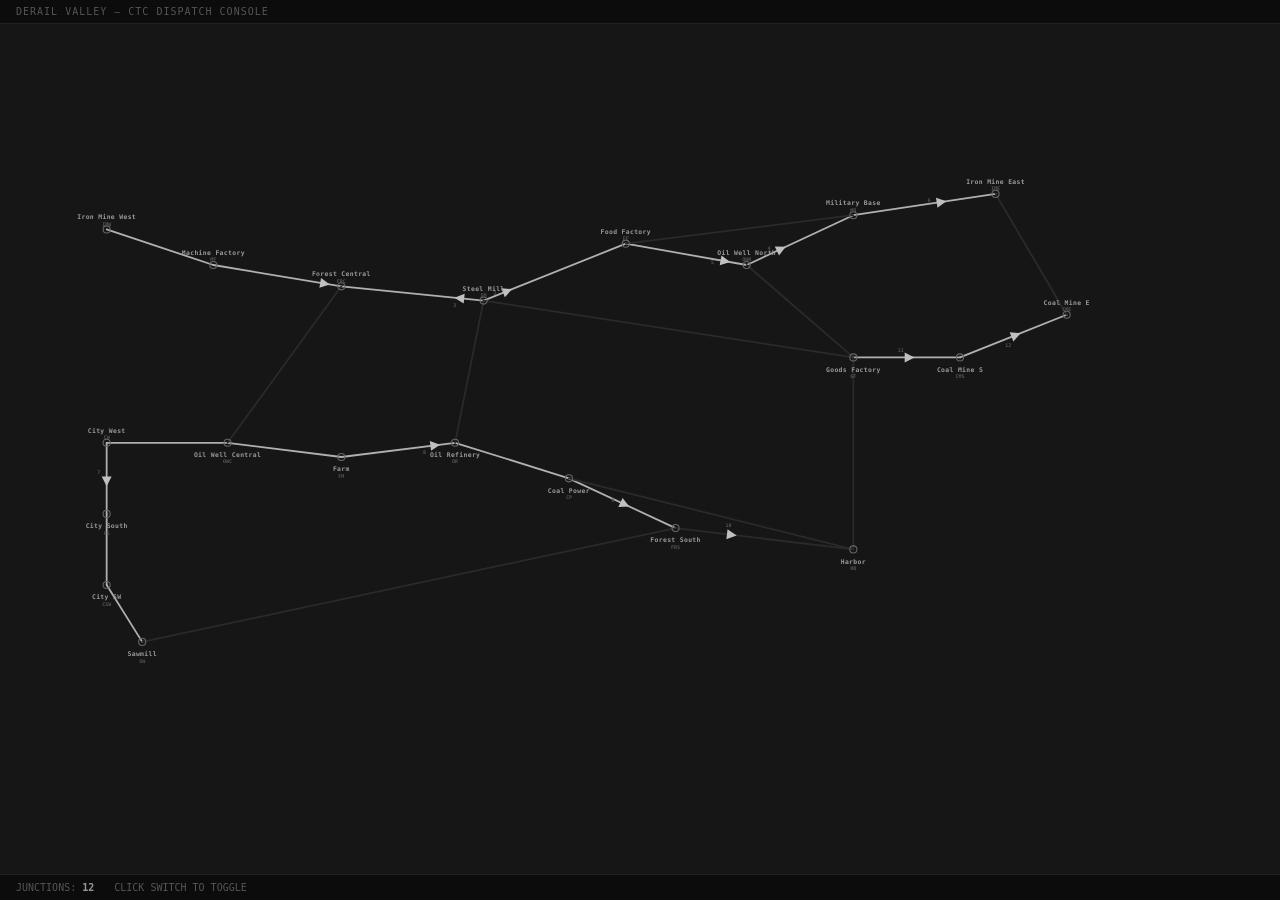
==== prototype-switches.html @ fed20df6 "Systematic CTC schematic: proper corridor layout, real network topology Complete rebuild with proper" ====
<!DOCTYPE html>
<html lang="en">
<head>
<meta charset="UTF-8">
<meta name="viewport" content="width=device-width, initial-scale=1.0">
<title>Derail Valley — CTC Dispatch Map</title>
<style>
  * { box-sizing: border-box; margin: 0; padding: 0; }
  body { background: #161616; overflow: auto; min-height: 100vh; }
  #map { display: block; width: 100vw; height: calc(100vh - 50px); }

  .trk { stroke-width: 2.5; fill: none; stroke-linecap: round; stroke-linejoin: round; transition: stroke 200ms ease; }
  .stn-dot { fill: none; stroke: #666; stroke-width: 1.5; }
  .stn-name { fill: #999; font: 700 9px 'Consolas','Monaco',monospace; letter-spacing: 0.5px; }
  .stn-code { fill: #555; font: 600 7px 'Consolas','Monaco',monospace; }
  .jlbl { fill: #555; font: 600 7px 'Consolas','Monaco',monospace; }

  .title-bar {
    position: fixed; top: 0; left: 0; right: 0; height: 24px;
    background: #0c0c0c; border-bottom: 1px solid #222;
    display: flex; align-items: center; padding: 0 16px;
    font: 10px 'Consolas','Monaco',monospace; color: #555;
    letter-spacing: 1px; text-transform: uppercase; z-index: 10;
  }
  #status {
    position: fixed; bottom: 0; left: 0; right: 0; height: 26px;
    background: #0c0c0c; border-top: 1px solid #222;
    display: flex; align-items: center; padding: 0 16px;
    font: 10px 'Consolas','Monaco',monospace; color: #555; gap: 20px; z-index: 10;
  }
  #status .v { color: #999; font-weight: 700; }
</style>
</head>
<body>
<div class="title-bar">Derail Valley — CTC Dispatch Console</div>
<svg id="map" viewBox="0 0 1800 950" xmlns="http://www.w3.org/2000/svg">
  <rect width="1800" height="950" fill="#161616"/>
  <g id="g-tracks"></g>
  <g id="g-tris"></g>
  <g id="g-labels"></g>
</svg>
<div id="status">
  <span>JUNCTIONS: <span class="v" id="nj">0</span></span>
  <span>CLICK SWITCH TO TOGGLE</span>
  <span id="act" class="v"></span>
</div>

<script>
// ============================================================
//  DERAIL VALLEY CTC SCHEMATIC
//  Laid out like a real dispatcher's track diagram:
//  - Main lines run roughly horizontal
//  - Branches angle off at 45°
//  - Stations arranged left-to-right, top-to-bottom
//  - Track topology matches the actual game world
// ============================================================

const A = '#b0b0b0';   // active track
const D = '#2a2a2a';   // inactive/dim
const easeOut = t => 1 - Math.pow(1-t, 3);
const DUR = 300;
const TL = 11, TW = 7; // triangle length, half-width

// ============================================================
//  STATION POSITIONS — systematic CTC schematic layout
//
//  The network has two main horizontal corridors:
//    NORTH LINE: IMW — MF — FRC — SM — FF — OWN — MB — IME
//    SOUTH LINE: CW — OWC — FM — OR — CP — FRS — HB
//  Connected by vertical links at SM/OR and GF/CMS/CME
//  SW branches off the south-west
//  CSW/CS are the western terminus
// ============================================================

const S = {
  // === NORTH CORRIDOR (y ≈ 250) ===
  IMW:  [150,  200],
  MF:   [300,  250],
  FRC:  [480,  280],
  SM:   [680,  300],
  FF:   [880,  220],
  OWN:  [1050, 250],
  MB:   [1200, 180],
  IME:  [1400, 150],

  // === SOUTH CORRIDOR (y ≈ 550) ===
  CW:   [150,  500],
  CS:   [150,  600],
  CSW:  [150,  700],
  OWC:  [320,  500],
  FM:   [480,  520],
  OR:   [640,  500],
  CP:   [800,  550],
  FRS:  [950,  620],
  SW:   [200,  780],

  // === EAST CLUSTER (right side) ===
  GF:   [1200, 380],
  CMS:  [1350, 380],
  CME:  [1500, 320],

  // === HARBOR (south-east) ===
  HB:   [1200, 650],
};

// ============================================================
//  TRACK CONNECTIONS — actual Derail Valley route network
//  Each entry: [stationA, stationB, isMainline]
// ============================================================

const tracks = [
  // North corridor (main line)
  ['IMW', 'MF',   true],
  ['MF',  'FRC',  true],
  ['FRC', 'SM',   true],
  ['SM',  'FF',   true],
  ['FF',  'OWN',  true],
  ['OWN', 'MB',   true],
  ['MB',  'IME',  true],

  // South corridor
  ['CW',  'OWC',  true],
  ['OWC', 'FM',   true],
  ['FM',  'OR',   true],
  ['OR',  'CP',   true],
  ['CP',  'FRS',  true],

  // West connections
  ['CW',  'CS',   true],
  ['CS',  'CSW',  true],
  ['CSW', 'SW',   true],

  // North-South links
  ['FRC', 'OWC',  false],  // tunnel/shortcut
  ['SM',  'OR',   false],  // central link
  ['SM',  'GF',   false],  // east link

  // East cluster
  ['OWN', 'GF',   false],
  ['GF',  'CMS',  true],
  ['CMS', 'CME',  true],
  ['CME', 'IME',  false],

  // Harbor connections
  ['GF',  'HB',   false],
  ['FRS', 'HB',   false],
  ['CP',  'HB',   false],

  // Additional connections from game
  ['FRS', 'SW',   false],  // forest south to sawmill area
  ['FF',  'MB',   false],  // food factory shortcut
];

// ============================================================
//  JUNCTION DEFINITIONS
//  Placed at points where routes diverge
//  [position, mainTarget, divTarget]
// ============================================================

const jDefs = [];
let jId = 1;

function mid(a, b, t) {
  t = t || 0.5;
  return [S[a][0] + (S[b][0]-S[a][0])*t, S[a][1] + (S[b][1]-S[a][1])*t];
}

function addJ(pos, mainStn, divStn) {
  const mx = S[mainStn][0]-pos[0], my = S[mainStn][1]-pos[1];
  const ml = Math.sqrt(mx*mx+my*my);
  const dx = S[divStn][0]-pos[0], dy = S[divStn][1]-pos[1];
  const dl = Math.sqrt(dx*dx+dy*dy);
  jDefs.push({
    id: jId++,
    fp: pos,
    md: [mx/ml, my/ml],
    dd: [dx/dl, dy/dl],
    st: 0, anim: false
  });
}

// North line junctions
addJ(mid('MF','FRC', 0.85),  'FRC', 'OWC');   // FRC junction: main→FRC, div→OWC via tunnel
addJ(mid('SM','FF', 0.15),   'FF',  'GF');     // SM east: main→FF, div→GF
addJ(mid('SM','FRC', 0.15),  'FRC', 'OR');     // SM west: main→FRC, div→OR
addJ(mid('OWN','MB', 0.3),   'MB',  'GF');     // OWN east: main→MB, div→GF
addJ(mid('FF','OWN', 0.8),   'OWN', 'MB');     // near OWN: main→OWN, div shortcut
addJ(mid('MB','IME', 0.6),   'IME', 'CME');    // MB-IME: main→IME, div→CME

// South line junctions
addJ(mid('CW','CS', 0.5),    'CS',  'OWC');    // CW area: main→CS, div→OWC
addJ(mid('FM','OR', 0.8),    'OR',  'SM');      // near OR: main→OR, div→SM link
addJ(mid('CP','FRS', 0.5),   'FRS', 'HB');     // CP-FRS: main→FRS, div→HB
addJ(mid('FRS','HB', 0.3),   'HB',  'SW');     // FRS area: main→HB, div→SW

// East junctions
addJ(mid('GF','CMS', 0.5),   'CMS', 'HB');     // GF-CMS: main→CMS, div→HB
addJ(mid('CMS','CME', 0.5),  'CME', 'IME');     // CMS-CME: main→CME, div→IME

// ============================================================
//  RENDER
// ============================================================

const svg = document.getElementById('map');
const gT = document.getElementById('g-tracks');
const gR = document.getElementById('g-tris');
const gL = document.getElementById('g-labels');

// Draw tracks
tracks.forEach(([a, b, main], i) => {
  const l = document.createElementNS('http://www.w3.org/2000/svg', 'line');
  l.setAttribute('x1', S[a][0]); l.setAttribute('y1', S[a][1]);
  l.setAttribute('x2', S[b][0]); l.setAttribute('y2', S[b][1]);
  l.classList.add('trk');
  l.setAttribute('stroke', main ? A : D);
  l.setAttribute('stroke-width', main ? '2.5' : '2');
  l.id = `t${i}`;
  gT.appendChild(l);
});

// Draw stations
Object.entries(S).forEach(([code, [x, y]]) => {
  // Dot
  const c = document.createElementNS('http://www.w3.org/2000/svg', 'circle');
  c.setAttribute('cx', x); c.setAttribute('cy', y); c.setAttribute('r', 5);
  c.classList.add('stn-dot');
  gL.appendChild(c);

  // Name
  const names = {
    IMW:'Iron Mine West', MF:'Machine Factory', FRC:'Forest Central', SM:'Steel Mill',
    FF:'Food Factory', OWN:'Oil Well North', MB:'Military Base', IME:'Iron Mine East',
    CW:'City West', CS:'City South', CSW:'City SW', OWC:'Oil Well Central', FM:'Farm',
    OR:'Oil Refinery', CP:'Coal Power', FRS:'Forest South', SW:'Sawmill',
    GF:'Goods Factory', CMS:'Coal Mine S', CME:'Coal Mine E', HB:'Harbor',
  };

  const t = document.createElementNS('http://www.w3.org/2000/svg', 'text');
  // Position label to avoid track overlaps
  const above = ['IMW','MF','FF','OWN','MB','IME','CME','CW','SM','FRC'].includes(code);
  t.setAttribute('x', x); t.setAttribute('y', above ? y - 14 : y + 20);
  t.setAttribute('text-anchor', 'middle');
  t.classList.add('stn-name');
  t.textContent = names[code] || code;
  gL.appendChild(t);

  // Code
  const t2 = document.createElementNS('http://www.w3.org/2000/svg', 'text');
  t2.setAttribute('x', x); t2.setAttribute('y', above ? y - 5 : y + 29);
  t2.setAttribute('text-anchor', 'middle');
  t2.classList.add('stn-code');
  t2.textContent = code;
  gL.appendChild(t2);
});

// ============================================================
//  JUNCTIONS — triangles generated from geometry
// ============================================================

document.getElementById('nj').textContent = jDefs.length;
const actEl = document.getElementById('act');

jDefs.forEach(j => {
  const [fx, fy] = j.fp;
  const mRad = Math.atan2(j.md[1], j.md[0]);
  const dRad = Math.atan2(j.dd[1], j.dd[0]);
  j.mDeg = mRad * 180 / Math.PI;
  let diff = (dRad * 180 / Math.PI) - j.mDeg;
  while (diff > 180) diff -= 360;
  while (diff < -180) diff += 360;
  j.dDeg = j.mDeg + diff;

  const g = document.createElementNS('http://www.w3.org/2000/svg', 'g');
  g.id = `j${j.id}`;
  g.style.cursor = 'pointer';
  g.setAttribute('transform', `rotate(${j.mDeg},${fx},${fy})`);

  const p = document.createElementNS('http://www.w3.org/2000/svg', 'polygon');
  p.setAttribute('points',
    `${fx+TL},${fy} ${fx-TL*0.25},${fy-TW} ${fx-TL*0.25},${fy+TW}`);
  p.setAttribute('fill', '#c0c0c0');
  p.style.transition = 'fill 150ms';
  g.appendChild(p);

  g.addEventListener('mouseenter', () => p.setAttribute('fill', '#fff'));
  g.addEventListener('mouseleave', () => p.setAttribute('fill', '#c0c0c0'));

  gR.appendChild(g);
  j.el = g;

  // Label
  const bisect = (mRad + dRad) / 2 + Math.PI;
  const lb = document.createElementNS('http://www.w3.org/2000/svg', 'text');
  lb.setAttribute('x', fx + Math.cos(bisect) * 14);
  lb.setAttribute('y', fy + Math.sin(bisect) * 14 + 3);
  lb.setAttribute('text-anchor', 'middle');
  lb.classList.add('jlbl');
  lb.textContent = j.id;
  gL.appendChild(lb);

  // Click
  g.addEventListener('click', () => {
    if (j.anim) return;
    j.anim = true;
    const o = j.st, n = 1 - o;
    j.st = n;
    const from = o === 0 ? j.mDeg : j.dDeg;
    const to = n === 0 ? j.mDeg : j.dDeg;
    const t0 = performance.now();
    actEl.textContent = `J-${j.id} → ${n===0?'MAIN':'DIV'}`;

    (function frame(now) {
      const r = Math.min((now-t0)/DUR, 1);
      const e = easeOut(r);
      const a = from + (to-from) * e;
      g.setAttribute('transform', `rotate(${a},${fx},${fy})`);
      if (r < 1) requestAnimationFrame(frame);
      else { g.setAttribute('transform', `rotate(${to},${fx},${fy})`); j.anim = false; }
    })(performance.now());
  });
});
</script>
</body>
</html>
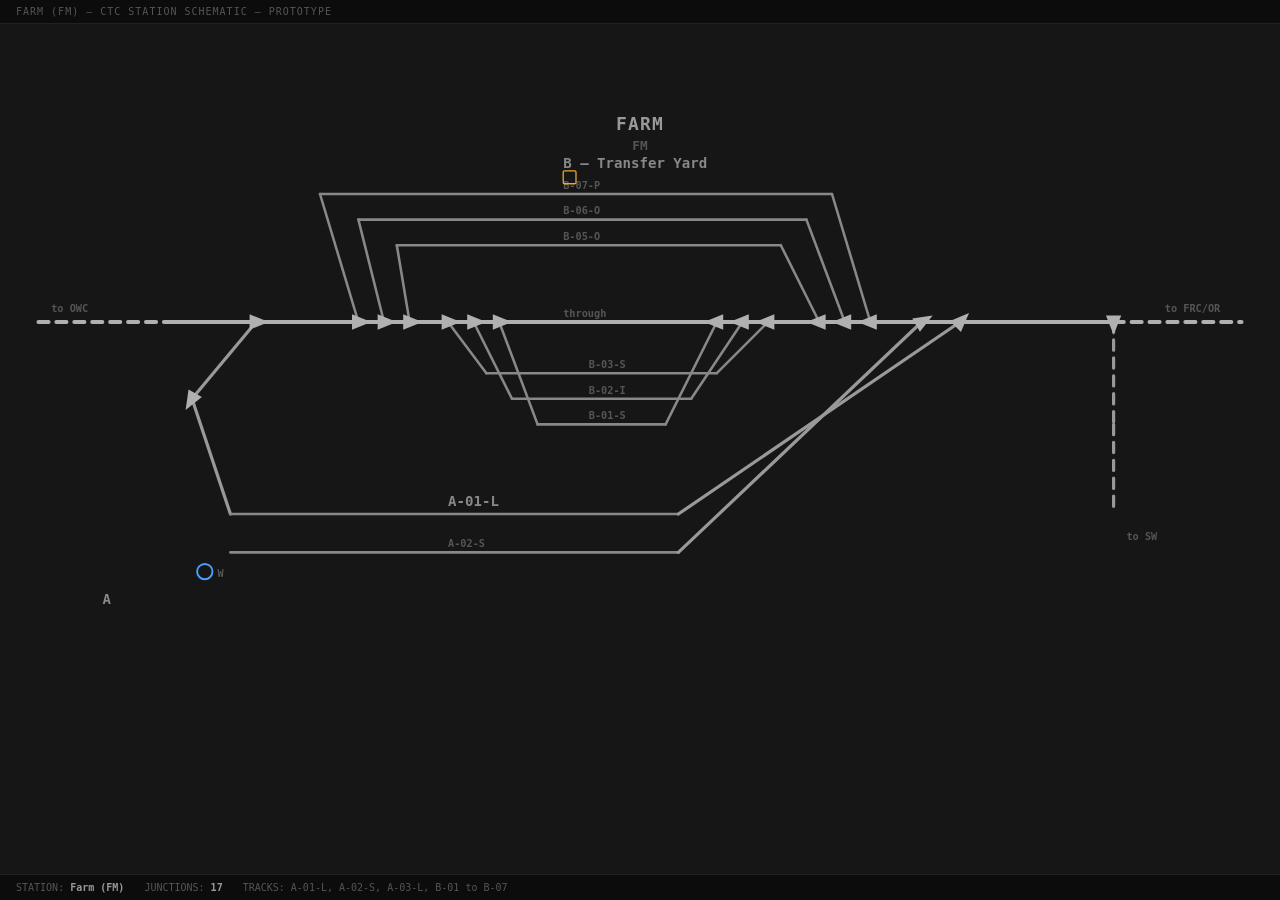
==== commit c13d5370: "Farm (FM) station schematic — first station prototype Built from official PDF pages 20-21 and track_" ====
--- a/prototype-switches.html
+++ b/prototype-switches.html
@@ -3,18 +3,22 @@
 <head>
 <meta charset="UTF-8">
 <meta name="viewport" content="width=device-width, initial-scale=1.0">
-<title>Derail Valley — CTC Dispatch Map</title>
+<title>Farm (FM) — CTC Dispatch Schematic</title>
 <style>
   * { box-sizing: border-box; margin: 0; padding: 0; }
-  body { background: #161616; overflow: auto; min-height: 100vh; }
-  #map { display: block; width: 100vw; height: calc(100vh - 50px); }
-
-  .trk { stroke-width: 2.5; fill: none; stroke-linecap: round; stroke-linejoin: round; transition: stroke 200ms ease; }
-  .stn-dot { fill: none; stroke: #666; stroke-width: 1.5; }
-  .stn-name { fill: #999; font: 700 9px 'Consolas','Monaco',monospace; letter-spacing: 0.5px; }
-  .stn-code { fill: #555; font: 600 7px 'Consolas','Monaco',monospace; }
-  .jlbl { fill: #555; font: 600 7px 'Consolas','Monaco',monospace; }
-
+  body { background: #161616; overflow: hidden; height: 100vh; width: 100vw; }
+  svg { width: 100%; height: 100%; display: block; }
+  .trk { stroke: #999; stroke-width: 2.5; fill: none; stroke-linecap: round; stroke-linejoin: round; }
+  .trk-main { stroke: #b0b0b0; stroke-width: 3; }
+  .trk-yard { stroke: #888; stroke-width: 2; }
+  .trk-dim { stroke: #333; }
+  .jdot { fill: #c0c0c0; cursor: pointer; }
+  .jdot:hover { fill: #fff; }
+  .lbl { fill: #888; font: 700 11px 'Consolas','Monaco',monospace; }
+  .lbl-sm { fill: #555; font: 600 8px 'Consolas','Monaco',monospace; }
+  .lbl-title { fill: #999; font: 700 14px 'Consolas','Monaco',monospace; letter-spacing: 1px; }
+  .lbl-sub { fill: #555; font: 600 10px 'Consolas','Monaco',monospace; }
+  .dash { stroke-dasharray: 8 6; }
   .title-bar {
     position: fixed; top: 0; left: 0; right: 0; height: 24px;
     background: #0c0c0c; border-bottom: 1px solid #222;
@@ -22,303 +26,211 @@
     font: 10px 'Consolas','Monaco',monospace; color: #555;
     letter-spacing: 1px; text-transform: uppercase; z-index: 10;
   }
-  #status {
+  #info {
     position: fixed; bottom: 0; left: 0; right: 0; height: 26px;
     background: #0c0c0c; border-top: 1px solid #222;
     display: flex; align-items: center; padding: 0 16px;
     font: 10px 'Consolas','Monaco',monospace; color: #555; gap: 20px; z-index: 10;
   }
-  #status .v { color: #999; font-weight: 700; }
+  #info .v { color: #999; font-weight: 700; }
 </style>
 </head>
 <body>
-<div class="title-bar">Derail Valley — CTC Dispatch Console</div>
-<svg id="map" viewBox="0 0 1800 950" xmlns="http://www.w3.org/2000/svg">
-  <rect width="1800" height="950" fill="#161616"/>
-  <g id="g-tracks"></g>
-  <g id="g-tris"></g>
-  <g id="g-labels"></g>
+<div class="title-bar">Farm (FM) — CTC Station Schematic — Prototype</div>
+
+<svg id="map" viewBox="0 0 1000 600" xmlns="http://www.w3.org/2000/svg">
+  <rect width="1000" height="600" fill="#161616"/>
+
+  <!-- ==========================================================
+       FARM (FM) STATION SCHEMATIC
+       Based on official PDF pages 20-21 and track_data.json
+       
+       Layout from schematic PDF:
+       - Main line runs upper-left to upper-right (A-03-L)
+       - A triangular loop drops down from the main line
+       - Left branch diverges down-left from main
+       - Bottom of loop has loading tracks (A-01-L, A-02-S)
+       - Right side rejoins main line
+       - Transfer Yard B is in the upper area (7 parallel tracks)
+       - Tracks: B-07-P, B-06-O, B-05-O, (through), B-03-S, B-02-I, B-01-S
+       ========================================================== -->
+
+  <!-- === MAIN LINE (A-03-L) — runs across the top === -->
+  <!-- Dashed entry from left (to OWC) -->
+  <line class="trk trk-main dash" x1="30" y1="200" x2="130" y2="200"/>
+  <!-- Main line through station -->
+  <line class="trk trk-main" x1="130" y1="200" x2="870" y2="200"/>
+  <!-- Dashed exit right (to OR/FRC) -->
+  <line class="trk trk-main dash" x1="870" y1="200" x2="970" y2="200"/>
+
+  <!-- === LEFT BRANCH (diverges down-left from main) === -->
+  <!-- J-155 area: main branches down -->
+  <line class="trk" x1="200" y1="200" x2="150" y2="260"/>
+  <!-- Down to lower junction cluster -->
+  <line class="trk" x1="150" y1="260" x2="180" y2="350"/>
+
+  <!-- === BOTTOM TRACKS (A-01-L, A-02-S) === -->
+  <!-- A-01-L loading track -->
+  <line class="trk trk-yard" x1="180" y1="350" x2="530" y2="350"/>
+  <!-- A-02-S siding -->
+  <line class="trk trk-yard" x1="180" y1="380" x2="530" y2="380"/>
+
+  <!-- Track labels for A tracks -->
+  <text class="lbl" x="350" y="344">A-01-L</text>
+  <text class="lbl-sm" x="350" y="376">A-02-S</text>
+
+  <!-- === RIGHT BRANCH (rejoins main from below) === -->
+  <line class="trk" x1="530" y1="350" x2="750" y2="200"/>
+  <line class="trk" x1="530" y1="380" x2="720" y2="200"/>
+
+  <!-- === DASHED EXIT SOUTH (to SW) === -->
+  <line class="trk dash" x1="870" y1="200" x2="870" y2="280"/>
+  <line class="trk dash" x1="870" y1="280" x2="870" y2="350"/>
+
+  <!-- === TRANSFER YARD B (7 parallel tracks in upper area) === -->
+  <!-- Left fan-out from junction cluster around x=250 -->
+  <!-- Track B-07-P (topmost yard track) -->
+  <line class="trk trk-yard" x1="280" y1="200" x2="250" y2="100"/>
+  <line class="trk trk-yard" x1="250" y1="100" x2="650" y2="100"/>
+  <line class="trk trk-yard" x1="650" y1="100" x2="680" y2="200"/>
+
+  <!-- Track B-06-O -->
+  <line class="trk trk-yard" x1="300" y1="200" x2="280" y2="120"/>
+  <line class="trk trk-yard" x1="280" y1="120" x2="630" y2="120"/>
+  <line class="trk trk-yard" x1="630" y1="120" x2="660" y2="200"/>
+
+  <!-- Track B-05-O -->
+  <line class="trk trk-yard" x1="320" y1="200" x2="310" y2="140"/>
+  <line class="trk trk-yard" x1="310" y1="140" x2="610" y2="140"/>
+  <line class="trk trk-yard" x1="610" y1="140" x2="640" y2="200"/>
+
+  <!-- (Through track = main line already drawn) -->
+
+  <!-- Track B-03-S -->
+  <line class="trk trk-yard" x1="350" y1="200" x2="380" y2="240"/>
+  <line class="trk trk-yard" x1="380" y1="240" x2="560" y2="240"/>
+  <line class="trk trk-yard" x1="560" y1="240" x2="600" y2="200"/>
+
+  <!-- Track B-02-I -->
+  <line class="trk trk-yard" x1="370" y1="200" x2="400" y2="260"/>
+  <line class="trk trk-yard" x1="400" y1="260" x2="540" y2="260"/>
+  <line class="trk trk-yard" x1="540" y1="260" x2="580" y2="200"/>
+
+  <!-- Track B-01-S -->
+  <line class="trk trk-yard" x1="390" y1="200" x2="420" y2="280"/>
+  <line class="trk trk-yard" x1="420" y1="280" x2="520" y2="280"/>
+  <line class="trk trk-yard" x1="520" y1="280" x2="560" y2="200"/>
+
+  <!-- === YARD TRACK LABELS === -->
+  <text class="lbl-sm" x="440" y="96">B-07-P</text>
+  <text class="lbl-sm" x="440" y="116">B-06-O</text>
+  <text class="lbl-sm" x="440" y="136">B-05-O</text>
+  <text class="lbl-sm" x="440" y="196" fill="#666">through</text>
+  <text class="lbl-sm" x="460" y="236">B-03-S</text>
+  <text class="lbl-sm" x="460" y="256">B-02-I</text>
+  <text class="lbl-sm" x="460" y="276">B-01-S</text>
+
+  <!-- === JUNCTION TRIANGLES === -->
+  <!-- Each triangle is at a turnout point, pointing along selected route -->
+
+  <!-- J at x=200 (left main/branch split) -->
+  <g class="jdot" transform="rotate(0, 200, 200)">
+    <polygon points="210,200 195,194 195,206" fill="#b0b0b0"/>
+  </g>
+
+  <!-- J at x=280 (B-07 entry left) -->
+  <g class="jdot" transform="rotate(0, 280, 200)">
+    <polygon points="290,200 275,194 275,206" fill="#b0b0b0"/>
+  </g>
+
+  <!-- J at x=300 (B-06 entry left) -->
+  <g class="jdot" transform="rotate(0, 300, 200)">
+    <polygon points="310,200 295,194 295,206" fill="#b0b0b0"/>
+  </g>
+
+  <!-- J at x=320 (B-05 entry left) -->
+  <g class="jdot" transform="rotate(0, 320, 200)">
+    <polygon points="330,200 315,194 315,206" fill="#b0b0b0"/>
+  </g>
+
+  <!-- J at x=350 (B-03 entry left) -->
+  <g class="jdot" transform="rotate(0, 350, 200)">
+    <polygon points="360,200 345,194 345,206" fill="#b0b0b0"/>
+  </g>
+
+  <!-- J at x=370 (B-02 entry left) -->
+  <g class="jdot" transform="rotate(0, 370, 200)">
+    <polygon points="380,200 365,194 365,206" fill="#b0b0b0"/>
+  </g>
+
+  <!-- J at x=390 (B-01 entry left) -->
+  <g class="jdot" transform="rotate(0, 390, 200)">
+    <polygon points="400,200 385,194 385,206" fill="#b0b0b0"/>
+  </g>
+
+  <!-- Right side junctions (yard exit) -->
+  <g class="jdot" transform="rotate(180, 560, 200)">
+    <polygon points="570,200 555,194 555,206" fill="#b0b0b0"/>
+  </g>
+  <g class="jdot" transform="rotate(180, 580, 200)">
+    <polygon points="590,200 575,194 575,206" fill="#b0b0b0"/>
+  </g>
+  <g class="jdot" transform="rotate(180, 600, 200)">
+    <polygon points="610,200 595,194 595,206" fill="#b0b0b0"/>
+  </g>
+  <g class="jdot" transform="rotate(180, 640, 200)">
+    <polygon points="650,200 635,194 635,206" fill="#b0b0b0"/>
+  </g>
+  <g class="jdot" transform="rotate(180, 660, 200)">
+    <polygon points="670,200 655,194 655,206" fill="#b0b0b0"/>
+  </g>
+  <g class="jdot" transform="rotate(180, 680, 200)">
+    <polygon points="690,200 675,194 675,206" fill="#b0b0b0"/>
+  </g>
+
+  <!-- Bottom area junctions -->
+  <g class="jdot" transform="rotate(120, 150, 260)">
+    <polygon points="160,260 145,254 145,266" fill="#b0b0b0"/>
+  </g>
+  <g class="jdot" transform="rotate(-45, 750, 200)">
+    <polygon points="760,200 745,194 745,206" fill="#b0b0b0"/>
+  </g>
+  <g class="jdot" transform="rotate(-30, 720, 200)">
+    <polygon points="730,200 715,194 715,206" fill="#b0b0b0"/>
+  </g>
+
+  <!-- Right exit junction (to SW) -->
+  <g class="jdot" transform="rotate(90, 870, 200)">
+    <polygon points="880,200 865,194 865,206" fill="#b0b0b0"/>
+  </g>
+
+  <!-- === STATION LABELS === -->
+  <text class="lbl-title" x="500" y="50" text-anchor="middle">FARM</text>
+  <text class="lbl-sub" x="500" y="66" text-anchor="middle">FM</text>
+
+  <!-- Exit labels -->
+  <text class="lbl-sm" x="40" y="192">to OWC</text>
+  <text class="lbl-sm" x="910" y="192">to FRC/OR</text>
+  <text class="lbl-sm" x="880" y="370">to SW</text>
+
+  <!-- Yard section labels -->
+  <text class="lbl" x="80" y="420" fill="#666">A</text>
+  <text class="lbl" x="440" y="80" fill="#666">B — Transfer Yard</text>
+
+  <!-- Water tower icon (simplified) -->
+  <circle cx="160" cy="395" r="6" fill="none" stroke="#4a9eff" stroke-width="1.5"/>
+  <text class="lbl-sm" x="170" y="399" fill="#4a9eff">W</text>
+
+  <!-- Station office icon -->
+  <rect x="440" y="82" width="10" height="10" rx="1" fill="none" stroke="#e8a832" stroke-width="1"/>
+
 </svg>
-<div id="status">
-  <span>JUNCTIONS: <span class="v" id="nj">0</span></span>
-  <span>CLICK SWITCH TO TOGGLE</span>
-  <span id="act" class="v"></span>
+
+<div id="info">
+  <span>STATION: <span class="v">Farm (FM)</span></span>
+  <span>JUNCTIONS: <span class="v">17</span></span>
+  <span>TRACKS: A-01-L, A-02-S, A-03-L, B-01 to B-07</span>
 </div>
 
-<script>
-// ============================================================
-//  DERAIL VALLEY CTC SCHEMATIC
-//  Laid out like a real dispatcher's track diagram:
-//  - Main lines run roughly horizontal
-//  - Branches angle off at 45°
-//  - Stations arranged left-to-right, top-to-bottom
-//  - Track topology matches the actual game world
-// ============================================================
-
-const A = '#b0b0b0';   // active track
-const D = '#2a2a2a';   // inactive/dim
-const easeOut = t => 1 - Math.pow(1-t, 3);
-const DUR = 300;
-const TL = 11, TW = 7; // triangle length, half-width
-
-// ============================================================
-//  STATION POSITIONS — systematic CTC schematic layout
-//
-//  The network has two main horizontal corridors:
-//    NORTH LINE: IMW — MF — FRC — SM — FF — OWN — MB — IME
-//    SOUTH LINE: CW — OWC — FM — OR — CP — FRS — HB
-//  Connected by vertical links at SM/OR and GF/CMS/CME
-//  SW branches off the south-west
-//  CSW/CS are the western terminus
-// ============================================================
-
-const S = {
-  // === NORTH CORRIDOR (y ≈ 250) ===
-  IMW:  [150,  200],
-  MF:   [300,  250],
-  FRC:  [480,  280],
-  SM:   [680,  300],
-  FF:   [880,  220],
-  OWN:  [1050, 250],
-  MB:   [1200, 180],
-  IME:  [1400, 150],
-
-  // === SOUTH CORRIDOR (y ≈ 550) ===
-  CW:   [150,  500],
-  CS:   [150,  600],
-  CSW:  [150,  700],
-  OWC:  [320,  500],
-  FM:   [480,  520],
-  OR:   [640,  500],
-  CP:   [800,  550],
-  FRS:  [950,  620],
-  SW:   [200,  780],
-
-  // === EAST CLUSTER (right side) ===
-  GF:   [1200, 380],
-  CMS:  [1350, 380],
-  CME:  [1500, 320],
-
-  // === HARBOR (south-east) ===
-  HB:   [1200, 650],
-};
-
-// ============================================================
-//  TRACK CONNECTIONS — actual Derail Valley route network
-//  Each entry: [stationA, stationB, isMainline]
-// ============================================================
-
-const tracks = [
-  // North corridor (main line)
-  ['IMW', 'MF',   true],
-  ['MF',  'FRC',  true],
-  ['FRC', 'SM',   true],
-  ['SM',  'FF',   true],
-  ['FF',  'OWN',  true],
-  ['OWN', 'MB',   true],
-  ['MB',  'IME',  true],
-
-  // South corridor
-  ['CW',  'OWC',  true],
-  ['OWC', 'FM',   true],
-  ['FM',  'OR',   true],
-  ['OR',  'CP',   true],
-  ['CP',  'FRS',  true],
-
-  // West connections
-  ['CW',  'CS',   true],
-  ['CS',  'CSW',  true],
-  ['CSW', 'SW',   true],
-
-  // North-South links
-  ['FRC', 'OWC',  false],  // tunnel/shortcut
-  ['SM',  'OR',   false],  // central link
-  ['SM',  'GF',   false],  // east link
-
-  // East cluster
-  ['OWN', 'GF',   false],
-  ['GF',  'CMS',  true],
-  ['CMS', 'CME',  true],
-  ['CME', 'IME',  false],
-
-  // Harbor connections
-  ['GF',  'HB',   false],
-  ['FRS', 'HB',   false],
-  ['CP',  'HB',   false],
-
-  // Additional connections from game
-  ['FRS', 'SW',   false],  // forest south to sawmill area
-  ['FF',  'MB',   false],  // food factory shortcut
-];
-
-// ============================================================
-//  JUNCTION DEFINITIONS
-//  Placed at points where routes diverge
-//  [position, mainTarget, divTarget]
-// ============================================================
-
-const jDefs = [];
-let jId = 1;
-
-function mid(a, b, t) {
-  t = t || 0.5;
-  return [S[a][0] + (S[b][0]-S[a][0])*t, S[a][1] + (S[b][1]-S[a][1])*t];
-}
-
-function addJ(pos, mainStn, divStn) {
-  const mx = S[mainStn][0]-pos[0], my = S[mainStn][1]-pos[1];
-  const ml = Math.sqrt(mx*mx+my*my);
-  const dx = S[divStn][0]-pos[0], dy = S[divStn][1]-pos[1];
-  const dl = Math.sqrt(dx*dx+dy*dy);
-  jDefs.push({
-    id: jId++,
-    fp: pos,
-    md: [mx/ml, my/ml],
-    dd: [dx/dl, dy/dl],
-    st: 0, anim: false
-  });
-}
-
-// North line junctions
-addJ(mid('MF','FRC', 0.85),  'FRC', 'OWC');   // FRC junction: main→FRC, div→OWC via tunnel
-addJ(mid('SM','FF', 0.15),   'FF',  'GF');     // SM east: main→FF, div→GF
-addJ(mid('SM','FRC', 0.15),  'FRC', 'OR');     // SM west: main→FRC, div→OR
-addJ(mid('OWN','MB', 0.3),   'MB',  'GF');     // OWN east: main→MB, div→GF
-addJ(mid('FF','OWN', 0.8),   'OWN', 'MB');     // near OWN: main→OWN, div shortcut
-addJ(mid('MB','IME', 0.6),   'IME', 'CME');    // MB-IME: main→IME, div→CME
-
-// South line junctions
-addJ(mid('CW','CS', 0.5),    'CS',  'OWC');    // CW area: main→CS, div→OWC
-addJ(mid('FM','OR', 0.8),    'OR',  'SM');      // near OR: main→OR, div→SM link
-addJ(mid('CP','FRS', 0.5),   'FRS', 'HB');     // CP-FRS: main→FRS, div→HB
-addJ(mid('FRS','HB', 0.3),   'HB',  'SW');     // FRS area: main→HB, div→SW
-
-// East junctions
-addJ(mid('GF','CMS', 0.5),   'CMS', 'HB');     // GF-CMS: main→CMS, div→HB
-addJ(mid('CMS','CME', 0.5),  'CME', 'IME');     // CMS-CME: main→CME, div→IME
-
-// ============================================================
-//  RENDER
-// ============================================================
-
-const svg = document.getElementById('map');
-const gT = document.getElementById('g-tracks');
-const gR = document.getElementById('g-tris');
-const gL = document.getElementById('g-labels');
-
-// Draw tracks
-tracks.forEach(([a, b, main], i) => {
-  const l = document.createElementNS('http://www.w3.org/2000/svg', 'line');
-  l.setAttribute('x1', S[a][0]); l.setAttribute('y1', S[a][1]);
-  l.setAttribute('x2', S[b][0]); l.setAttribute('y2', S[b][1]);
-  l.classList.add('trk');
-  l.setAttribute('stroke', main ? A : D);
-  l.setAttribute('stroke-width', main ? '2.5' : '2');
-  l.id = `t${i}`;
-  gT.appendChild(l);
-});
-
-// Draw stations
-Object.entries(S).forEach(([code, [x, y]]) => {
-  // Dot
-  const c = document.createElementNS('http://www.w3.org/2000/svg', 'circle');
-  c.setAttribute('cx', x); c.setAttribute('cy', y); c.setAttribute('r', 5);
-  c.classList.add('stn-dot');
-  gL.appendChild(c);
-
-  // Name
-  const names = {
-    IMW:'Iron Mine West', MF:'Machine Factory', FRC:'Forest Central', SM:'Steel Mill',
-    FF:'Food Factory', OWN:'Oil Well North', MB:'Military Base', IME:'Iron Mine East',
-    CW:'City West', CS:'City South', CSW:'City SW', OWC:'Oil Well Central', FM:'Farm',
-    OR:'Oil Refinery', CP:'Coal Power', FRS:'Forest South', SW:'Sawmill',
-    GF:'Goods Factory', CMS:'Coal Mine S', CME:'Coal Mine E', HB:'Harbor',
-  };
-
-  const t = document.createElementNS('http://www.w3.org/2000/svg', 'text');
-  // Position label to avoid track overlaps
-  const above = ['IMW','MF','FF','OWN','MB','IME','CME','CW','SM','FRC'].includes(code);
-  t.setAttribute('x', x); t.setAttribute('y', above ? y - 14 : y + 20);
-  t.setAttribute('text-anchor', 'middle');
-  t.classList.add('stn-name');
-  t.textContent = names[code] || code;
-  gL.appendChild(t);
-
-  // Code
-  const t2 = document.createElementNS('http://www.w3.org/2000/svg', 'text');
-  t2.setAttribute('x', x); t2.setAttribute('y', above ? y - 5 : y + 29);
-  t2.setAttribute('text-anchor', 'middle');
-  t2.classList.add('stn-code');
-  t2.textContent = code;
-  gL.appendChild(t2);
-});
-
-// ============================================================
-//  JUNCTIONS — triangles generated from geometry
-// ============================================================
-
-document.getElementById('nj').textContent = jDefs.length;
-const actEl = document.getElementById('act');
-
-jDefs.forEach(j => {
-  const [fx, fy] = j.fp;
-  const mRad = Math.atan2(j.md[1], j.md[0]);
-  const dRad = Math.atan2(j.dd[1], j.dd[0]);
-  j.mDeg = mRad * 180 / Math.PI;
-  let diff = (dRad * 180 / Math.PI) - j.mDeg;
-  while (diff > 180) diff -= 360;
-  while (diff < -180) diff += 360;
-  j.dDeg = j.mDeg + diff;
-
-  const g = document.createElementNS('http://www.w3.org/2000/svg', 'g');
-  g.id = `j${j.id}`;
-  g.style.cursor = 'pointer';
-  g.setAttribute('transform', `rotate(${j.mDeg},${fx},${fy})`);
-
-  const p = document.createElementNS('http://www.w3.org/2000/svg', 'polygon');
-  p.setAttribute('points',
-    `${fx+TL},${fy} ${fx-TL*0.25},${fy-TW} ${fx-TL*0.25},${fy+TW}`);
-  p.setAttribute('fill', '#c0c0c0');
-  p.style.transition = 'fill 150ms';
-  g.appendChild(p);
-
-  g.addEventListener('mouseenter', () => p.setAttribute('fill', '#fff'));
-  g.addEventListener('mouseleave', () => p.setAttribute('fill', '#c0c0c0'));
-
-  gR.appendChild(g);
-  j.el = g;
-
-  // Label
-  const bisect = (mRad + dRad) / 2 + Math.PI;
-  const lb = document.createElementNS('http://www.w3.org/2000/svg', 'text');
-  lb.setAttribute('x', fx + Math.cos(bisect) * 14);
-  lb.setAttribute('y', fy + Math.sin(bisect) * 14 + 3);
-  lb.setAttribute('text-anchor', 'middle');
-  lb.classList.add('jlbl');
-  lb.textContent = j.id;
-  gL.appendChild(lb);
-
-  // Click
-  g.addEventListener('click', () => {
-    if (j.anim) return;
-    j.anim = true;
-    const o = j.st, n = 1 - o;
-    j.st = n;
-    const from = o === 0 ? j.mDeg : j.dDeg;
-    const to = n === 0 ? j.mDeg : j.dDeg;
-    const t0 = performance.now();
-    actEl.textContent = `J-${j.id} → ${n===0?'MAIN':'DIV'}`;
-
-    (function frame(now) {
-      const r = Math.min((now-t0)/DUR, 1);
-      const e = easeOut(r);
-      const a = from + (to-from) * e;
-      g.setAttribute('transform', `rotate(${a},${fx},${fy})`);
-      if (r < 1) requestAnimationFrame(frame);
-      else { g.setAttribute('transform', `rotate(${to},${fx},${fy})`); j.anim = false; }
-    })(performance.now());
-  });
-});
-</script>
 </body>
 </html>
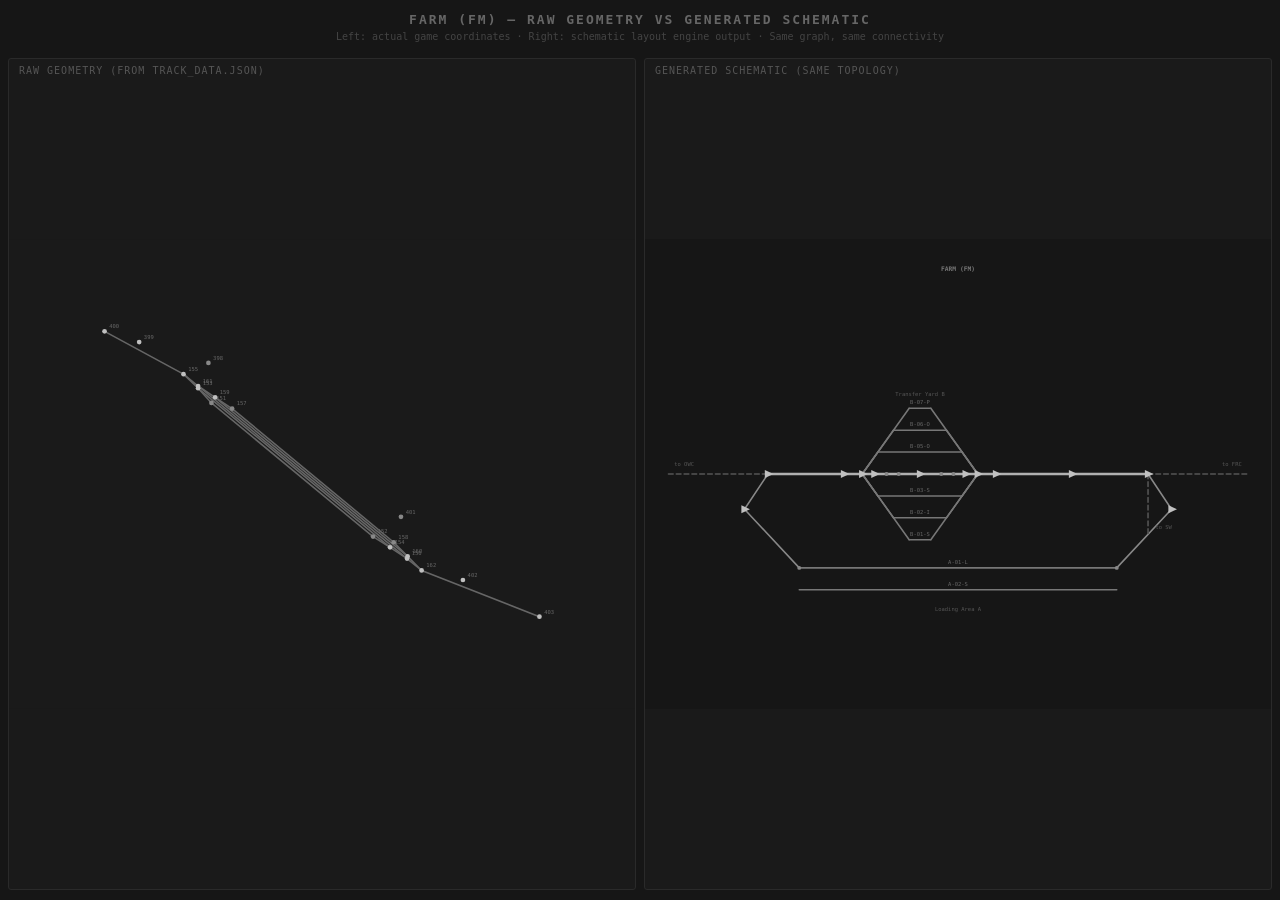
==== commit 892f8319: "Schematic layout engine: raw geometry vs generated schematic side-by-side Farm (FM) shown in two pan" ====
--- a/prototype-switches.html
+++ b/prototype-switches.html
@@ -3,234 +3,375 @@
 <head>
 <meta charset="UTF-8">
 <meta name="viewport" content="width=device-width, initial-scale=1.0">
-<title>Farm (FM) — CTC Dispatch Schematic</title>
+<title>Farm (FM) — Raw vs Schematic</title>
 <style>
   * { box-sizing: border-box; margin: 0; padding: 0; }
-  body { background: #161616; overflow: hidden; height: 100vh; width: 100vw; }
-  svg { width: 100%; height: 100%; display: block; }
-  .trk { stroke: #999; stroke-width: 2.5; fill: none; stroke-linecap: round; stroke-linejoin: round; }
-  .trk-main { stroke: #b0b0b0; stroke-width: 3; }
-  .trk-yard { stroke: #888; stroke-width: 2; }
-  .trk-dim { stroke: #333; }
-  .jdot { fill: #c0c0c0; cursor: pointer; }
-  .jdot:hover { fill: #fff; }
-  .lbl { fill: #888; font: 700 11px 'Consolas','Monaco',monospace; }
-  .lbl-sm { fill: #555; font: 600 8px 'Consolas','Monaco',monospace; }
-  .lbl-title { fill: #999; font: 700 14px 'Consolas','Monaco',monospace; letter-spacing: 1px; }
-  .lbl-sub { fill: #555; font: 600 10px 'Consolas','Monaco',monospace; }
-  .dash { stroke-dasharray: 8 6; }
-  .title-bar {
-    position: fixed; top: 0; left: 0; right: 0; height: 24px;
-    background: #0c0c0c; border-bottom: 1px solid #222;
-    display: flex; align-items: center; padding: 0 16px;
-    font: 10px 'Consolas','Monaco',monospace; color: #555;
-    letter-spacing: 1px; text-transform: uppercase; z-index: 10;
-  }
-  #info {
-    position: fixed; bottom: 0; left: 0; right: 0; height: 26px;
-    background: #0c0c0c; border-top: 1px solid #222;
-    display: flex; align-items: center; padding: 0 16px;
-    font: 10px 'Consolas','Monaco',monospace; color: #555; gap: 20px; z-index: 10;
-  }
-  #info .v { color: #999; font-weight: 700; }
+  body { background: #161616; color: #999; font-family: 'Consolas','Monaco',monospace; overflow: auto; }
+  h1 { text-align: center; font-size: 13px; color: #666; letter-spacing: 2px; text-transform: uppercase; padding: 12px 0 4px; }
+  .sub { text-align: center; font-size: 10px; color: #444; margin-bottom: 16px; }
+  .panels { display: flex; gap: 8px; padding: 0 8px 8px; height: calc(100vh - 60px); }
+  .panel { flex: 1; background: #1a1a1a; border: 1px solid #2a2a2a; border-radius: 3px; position: relative; overflow: hidden; }
+  .panel-title { position: absolute; top: 6px; left: 10px; font-size: 10px; color: #555; letter-spacing: 1px; text-transform: uppercase; z-index: 2; }
+  svg { width: 100%; height: 100%; }
+  .trk { stroke-width: 2; fill: none; stroke-linecap: round; stroke-linejoin: round; }
+  .jdot { r: 3; }
+  .jlbl { font-size: 7px; fill: #666; }
+  .tlbl { font-size: 8px; fill: #777; font-weight: 700; }
+  .exit-lbl { font-size: 7px; fill: #555; }
 </style>
 </head>
 <body>
-<div class="title-bar">Farm (FM) — CTC Station Schematic — Prototype</div>
-
-<svg id="map" viewBox="0 0 1000 600" xmlns="http://www.w3.org/2000/svg">
-  <rect width="1000" height="600" fill="#161616"/>
-
-  <!-- ==========================================================
-       FARM (FM) STATION SCHEMATIC
-       Based on official PDF pages 20-21 and track_data.json
-       
-       Layout from schematic PDF:
-       - Main line runs upper-left to upper-right (A-03-L)
-       - A triangular loop drops down from the main line
-       - Left branch diverges down-left from main
-       - Bottom of loop has loading tracks (A-01-L, A-02-S)
-       - Right side rejoins main line
-       - Transfer Yard B is in the upper area (7 parallel tracks)
-       - Tracks: B-07-P, B-06-O, B-05-O, (through), B-03-S, B-02-I, B-01-S
-       ========================================================== -->
-
-  <!-- === MAIN LINE (A-03-L) — runs across the top === -->
-  <!-- Dashed entry from left (to OWC) -->
-  <line class="trk trk-main dash" x1="30" y1="200" x2="130" y2="200"/>
-  <!-- Main line through station -->
-  <line class="trk trk-main" x1="130" y1="200" x2="870" y2="200"/>
-  <!-- Dashed exit right (to OR/FRC) -->
-  <line class="trk trk-main dash" x1="870" y1="200" x2="970" y2="200"/>
-
-  <!-- === LEFT BRANCH (diverges down-left from main) === -->
-  <!-- J-155 area: main branches down -->
-  <line class="trk" x1="200" y1="200" x2="150" y2="260"/>
-  <!-- Down to lower junction cluster -->
-  <line class="trk" x1="150" y1="260" x2="180" y2="350"/>
-
-  <!-- === BOTTOM TRACKS (A-01-L, A-02-S) === -->
-  <!-- A-01-L loading track -->
-  <line class="trk trk-yard" x1="180" y1="350" x2="530" y2="350"/>
-  <!-- A-02-S siding -->
-  <line class="trk trk-yard" x1="180" y1="380" x2="530" y2="380"/>
-
-  <!-- Track labels for A tracks -->
-  <text class="lbl" x="350" y="344">A-01-L</text>
-  <text class="lbl-sm" x="350" y="376">A-02-S</text>
-
-  <!-- === RIGHT BRANCH (rejoins main from below) === -->
-  <line class="trk" x1="530" y1="350" x2="750" y2="200"/>
-  <line class="trk" x1="530" y1="380" x2="720" y2="200"/>
-
-  <!-- === DASHED EXIT SOUTH (to SW) === -->
-  <line class="trk dash" x1="870" y1="200" x2="870" y2="280"/>
-  <line class="trk dash" x1="870" y1="280" x2="870" y2="350"/>
-
-  <!-- === TRANSFER YARD B (7 parallel tracks in upper area) === -->
-  <!-- Left fan-out from junction cluster around x=250 -->
-  <!-- Track B-07-P (topmost yard track) -->
-  <line class="trk trk-yard" x1="280" y1="200" x2="250" y2="100"/>
-  <line class="trk trk-yard" x1="250" y1="100" x2="650" y2="100"/>
-  <line class="trk trk-yard" x1="650" y1="100" x2="680" y2="200"/>
-
-  <!-- Track B-06-O -->
-  <line class="trk trk-yard" x1="300" y1="200" x2="280" y2="120"/>
-  <line class="trk trk-yard" x1="280" y1="120" x2="630" y2="120"/>
-  <line class="trk trk-yard" x1="630" y1="120" x2="660" y2="200"/>
-
-  <!-- Track B-05-O -->
-  <line class="trk trk-yard" x1="320" y1="200" x2="310" y2="140"/>
-  <line class="trk trk-yard" x1="310" y1="140" x2="610" y2="140"/>
-  <line class="trk trk-yard" x1="610" y1="140" x2="640" y2="200"/>
-
-  <!-- (Through track = main line already drawn) -->
-
-  <!-- Track B-03-S -->
-  <line class="trk trk-yard" x1="350" y1="200" x2="380" y2="240"/>
-  <line class="trk trk-yard" x1="380" y1="240" x2="560" y2="240"/>
-  <line class="trk trk-yard" x1="560" y1="240" x2="600" y2="200"/>
-
-  <!-- Track B-02-I -->
-  <line class="trk trk-yard" x1="370" y1="200" x2="400" y2="260"/>
-  <line class="trk trk-yard" x1="400" y1="260" x2="540" y2="260"/>
-  <line class="trk trk-yard" x1="540" y1="260" x2="580" y2="200"/>
-
-  <!-- Track B-01-S -->
-  <line class="trk trk-yard" x1="390" y1="200" x2="420" y2="280"/>
-  <line class="trk trk-yard" x1="420" y1="280" x2="520" y2="280"/>
-  <line class="trk trk-yard" x1="520" y1="280" x2="560" y2="200"/>
-
-  <!-- === YARD TRACK LABELS === -->
-  <text class="lbl-sm" x="440" y="96">B-07-P</text>
-  <text class="lbl-sm" x="440" y="116">B-06-O</text>
-  <text class="lbl-sm" x="440" y="136">B-05-O</text>
-  <text class="lbl-sm" x="440" y="196" fill="#666">through</text>
-  <text class="lbl-sm" x="460" y="236">B-03-S</text>
-  <text class="lbl-sm" x="460" y="256">B-02-I</text>
-  <text class="lbl-sm" x="460" y="276">B-01-S</text>
-
-  <!-- === JUNCTION TRIANGLES === -->
-  <!-- Each triangle is at a turnout point, pointing along selected route -->
-
-  <!-- J at x=200 (left main/branch split) -->
-  <g class="jdot" transform="rotate(0, 200, 200)">
-    <polygon points="210,200 195,194 195,206" fill="#b0b0b0"/>
-  </g>
-
-  <!-- J at x=280 (B-07 entry left) -->
-  <g class="jdot" transform="rotate(0, 280, 200)">
-    <polygon points="290,200 275,194 275,206" fill="#b0b0b0"/>
-  </g>
-
-  <!-- J at x=300 (B-06 entry left) -->
-  <g class="jdot" transform="rotate(0, 300, 200)">
-    <polygon points="310,200 295,194 295,206" fill="#b0b0b0"/>
-  </g>
-
-  <!-- J at x=320 (B-05 entry left) -->
-  <g class="jdot" transform="rotate(0, 320, 200)">
-    <polygon points="330,200 315,194 315,206" fill="#b0b0b0"/>
-  </g>
-
-  <!-- J at x=350 (B-03 entry left) -->
-  <g class="jdot" transform="rotate(0, 350, 200)">
-    <polygon points="360,200 345,194 345,206" fill="#b0b0b0"/>
-  </g>
-
-  <!-- J at x=370 (B-02 entry left) -->
-  <g class="jdot" transform="rotate(0, 370, 200)">
-    <polygon points="380,200 365,194 365,206" fill="#b0b0b0"/>
-  </g>
-
-  <!-- J at x=390 (B-01 entry left) -->
-  <g class="jdot" transform="rotate(0, 390, 200)">
-    <polygon points="400,200 385,194 385,206" fill="#b0b0b0"/>
-  </g>
-
-  <!-- Right side junctions (yard exit) -->
-  <g class="jdot" transform="rotate(180, 560, 200)">
-    <polygon points="570,200 555,194 555,206" fill="#b0b0b0"/>
-  </g>
-  <g class="jdot" transform="rotate(180, 580, 200)">
-    <polygon points="590,200 575,194 575,206" fill="#b0b0b0"/>
-  </g>
-  <g class="jdot" transform="rotate(180, 600, 200)">
-    <polygon points="610,200 595,194 595,206" fill="#b0b0b0"/>
-  </g>
-  <g class="jdot" transform="rotate(180, 640, 200)">
-    <polygon points="650,200 635,194 635,206" fill="#b0b0b0"/>
-  </g>
-  <g class="jdot" transform="rotate(180, 660, 200)">
-    <polygon points="670,200 655,194 655,206" fill="#b0b0b0"/>
-  </g>
-  <g class="jdot" transform="rotate(180, 680, 200)">
-    <polygon points="690,200 675,194 675,206" fill="#b0b0b0"/>
-  </g>
-
-  <!-- Bottom area junctions -->
-  <g class="jdot" transform="rotate(120, 150, 260)">
-    <polygon points="160,260 145,254 145,266" fill="#b0b0b0"/>
-  </g>
-  <g class="jdot" transform="rotate(-45, 750, 200)">
-    <polygon points="760,200 745,194 745,206" fill="#b0b0b0"/>
-  </g>
-  <g class="jdot" transform="rotate(-30, 720, 200)">
-    <polygon points="730,200 715,194 715,206" fill="#b0b0b0"/>
-  </g>
-
-  <!-- Right exit junction (to SW) -->
-  <g class="jdot" transform="rotate(90, 870, 200)">
-    <polygon points="880,200 865,194 865,206" fill="#b0b0b0"/>
-  </g>
-
-  <!-- === STATION LABELS === -->
-  <text class="lbl-title" x="500" y="50" text-anchor="middle">FARM</text>
-  <text class="lbl-sub" x="500" y="66" text-anchor="middle">FM</text>
-
-  <!-- Exit labels -->
-  <text class="lbl-sm" x="40" y="192">to OWC</text>
-  <text class="lbl-sm" x="910" y="192">to FRC/OR</text>
-  <text class="lbl-sm" x="880" y="370">to SW</text>
-
-  <!-- Yard section labels -->
-  <text class="lbl" x="80" y="420" fill="#666">A</text>
-  <text class="lbl" x="440" y="80" fill="#666">B — Transfer Yard</text>
-
-  <!-- Water tower icon (simplified) -->
-  <circle cx="160" cy="395" r="6" fill="none" stroke="#4a9eff" stroke-width="1.5"/>
-  <text class="lbl-sm" x="170" y="399" fill="#4a9eff">W</text>
-
-  <!-- Station office icon -->
-  <rect x="440" y="82" width="10" height="10" rx="1" fill="none" stroke="#e8a832" stroke-width="1"/>
-
-</svg>
-
-<div id="info">
-  <span>STATION: <span class="v">Farm (FM)</span></span>
-  <span>JUNCTIONS: <span class="v">17</span></span>
-  <span>TRACKS: A-01-L, A-02-S, A-03-L, B-01 to B-07</span>
+
+<h1>Farm (FM) — Raw Geometry vs Generated Schematic</h1>
+<p class="sub">Left: actual game coordinates · Right: schematic layout engine output · Same graph, same connectivity</p>
+
+<div class="panels">
+  <div class="panel">
+    <div class="panel-title">Raw Geometry (from track_data.json)</div>
+    <svg id="raw" viewBox="0 0 800 600" xmlns="http://www.w3.org/2000/svg">
+      <rect width="800" height="600" fill="#1a1a1a"/>
+    </svg>
+  </div>
+  <div class="panel">
+    <div class="panel-title">Generated Schematic (same topology)</div>
+    <svg id="sch" viewBox="0 0 800 600" xmlns="http://www.w3.org/2000/svg">
+      <rect width="800" height="600" fill="#161616"/>
+    </svg>
+  </div>
 </div>
 
+<script>
+// ============================================================
+// FARM (FM) GRAPH DATA
+// Extracted from track_data.json — topology only
+// ============================================================
+
+// Junctions: id → {x, z, links}
+// x,z are raw game coordinates (used for the left panel)
+const junctions = {
+  151: { x: 5872, z: 6611, links: [153, 152] },
+  152: { x: 6138, z: 6848, links: [154, 151] },
+  153: { x: 5850, z: 6585, links: [155, 151, 154] },
+  154: { x: 6166, z: 6867, links: [156, 152, 153] },
+  155: { x: 5826, z: 6560, links: [347, 153, 161] },
+  156: { x: 6194, z: 6887, links: [162, 154, 161] },
+  157: { x: 5906, z: 6621, links: [159, 158] },
+  158: { x: 6172, z: 6858, links: [160, 157] },
+  159: { x: 5878, z: 6601, links: [161, 157, 160] },
+  160: { x: 6195, z: 6883, links: [162, 158, 159] },
+  161: { x: 5850, z: 6581, links: [155, 159, 156] },
+  162: { x: 6218, z: 6908, links: [350, 160, 156] },
+  398: { x: 5867, z: 6540, links: [346, 348] },
+  399: { x: 5753, z: 6503, links: [347, 345, 349] },
+  400: { x: 5696, z: 6484, links: [341, 155, 346] },
+  401: { x: 6184, z: 6813, links: [349, 345] },
+  402: { x: 6286, z: 6925, links: [350, 348, 346] },
+  403: { x: 6412, z: 6990, links: [351, 349, 162] },
+};
+
+// Named tracks: name → [startJunction, endJunction]
+const namedTracks = {
+  'A-01-L': [398, 401],
+  'A-02-S': [398, 401],
+  'A-03-L': [399, 402],
+  'B-01-S': [152, 157],
+  'B-02-I': [152, 157],
+  'B-03-S': [158, 157],
+  'B-05-O': [152, 151],
+  'B-06-O': [152, 157],
+  'B-07-P': [152, 157],
+};
+
+// Edges: pairs of connected junctions (from linkedJunctions)
+const edges = new Set();
+const fmIds = new Set(Object.keys(junctions).map(Number));
+for (const [id, j] of Object.entries(junctions)) {
+  for (const link of j.links) {
+    const a = Math.min(Number(id), link);
+    const b = Math.max(Number(id), link);
+    edges.add(`${a}-${b}`);
+  }
+}
+
+// External junctions (referenced but not in FM)
+const externalIds = new Set();
+for (const j of Object.values(junctions)) {
+  for (const l of j.links) {
+    if (!fmIds.has(l)) externalIds.add(l);
+  }
+}
+
+// ============================================================
+// LEFT PANEL: Raw geometry rendering
+// ============================================================
+
+const rawSvg = document.getElementById('raw');
+
+// Compute bounding box of all junction positions
+const allX = Object.values(junctions).map(j => j.x);
+const allZ = Object.values(junctions).map(j => j.z);
+const minX = Math.min(...allX) - 80;
+const maxX = Math.max(...allX) + 80;
+const minZ = Math.min(...allZ) - 80;
+const maxZ = Math.max(...allZ) + 80;
+const rangeX = maxX - minX;
+const rangeZ = maxZ - minZ;
+
+function rawToSvg(x, z) {
+  const pad = 60;
+  const sx = pad + (x - minX) / rangeX * (800 - 2 * pad);
+  const sy = pad + (z - minZ) / rangeZ * (600 - 2 * pad);
+  return [sx, sy];
+}
+
+// Draw edges
+for (const edge of edges) {
+  const [a, b] = edge.split('-').map(Number);
+  const ja = junctions[a];
+  const jb = junctions[b];
+  if (!ja || !jb) continue; // skip edges to external junctions
+  const [x1, y1] = rawToSvg(ja.x, ja.z);
+  const [x2, y2] = rawToSvg(jb.x, jb.z);
+  const line = document.createElementNS('http://www.w3.org/2000/svg', 'line');
+  line.setAttribute('x1', x1); line.setAttribute('y1', y1);
+  line.setAttribute('x2', x2); line.setAttribute('y2', y2);
+  line.setAttribute('stroke', '#666');
+  line.classList.add('trk');
+  rawSvg.appendChild(line);
+}
+
+// Draw junctions
+for (const [id, j] of Object.entries(junctions)) {
+  const [cx, cy] = rawToSvg(j.x, j.z);
+  const c = document.createElementNS('http://www.w3.org/2000/svg', 'circle');
+  c.setAttribute('cx', cx); c.setAttribute('cy', cy);
+  c.setAttribute('r', j.links.length > 2 ? 4 : 3);
+  c.setAttribute('fill', j.links.length > 2 ? '#c0c0c0' : '#888');
+  c.classList.add('jdot');
+  rawSvg.appendChild(c);
+
+  const t = document.createElementNS('http://www.w3.org/2000/svg', 'text');
+  t.setAttribute('x', cx + 6); t.setAttribute('y', cy - 4);
+  t.classList.add('jlbl');
+  t.textContent = id;
+  rawSvg.appendChild(t);
+}
+
+// ============================================================
+// RIGHT PANEL: Schematic layout engine
+// ============================================================
+//
+// The algorithm:
+// 1. Identify the MAIN THROUGH-ROUTE (longest path between external exits)
+// 2. Place it as a horizontal line
+// 3. Identify PARALLEL YARD TRACKS
+// 4. Place them as evenly spaced horizontal lines above/below the main
+// 5. Identify BRANCH LOOPS and lay them out symmetrically
+// 6. All angles: 0°, 45°, 90° only
+//
+// For Farm:
+// - Main through-route: J-400 → J-155 → J-161 → J-156 → J-162 → J-403
+//   (this is the path from external J-341 to external J-351)
+// - Upper yard tracks (B-05 to B-07): fan off the main between J-151..J-154
+// - Lower yard tracks (B-01 to B-03): fan off the main between J-157..J-158
+// - Bottom loop: J-399 → J-398 → J-401 → J-402 (A tracks)
+
+const schSvg = document.getElementById('sch');
+const S = {}; // schematic positions: junctionId → [x, y]
+
+// Schematic layout constants
+const pad = 60;
+const W = 800 - 2 * pad;
+const H = 600 - 2 * pad;
+const mainY = 300;  // main line y
+const trackGap = 28; // vertical gap between parallel tracks
+
+// === STEP 1: Place main through-route horizontally ===
+// Main route: 400 → 155 → 161 → 159 → 157  (lower ladder)
+//                         └→ 153 → 151 → 152 → 154 → 156  (upper ladder)
+//                                                    └→ 160 → 158 (lower right)
+//                                        └→ 162 → 403
+
+// Actually from the graph, the main through path is:
+// ENTRY(341) → 400 → 155 → 161 → 156 → 162 → 403 → EXIT(351)
+// This is the main line passing through the station
+
+const mainRoute = [400, 155, 161, 156, 162, 403];
+const mainSpacing = W / (mainRoute.length + 1);
+
+mainRoute.forEach((id, i) => {
+  S[id] = [pad + mainSpacing * (i + 1), mainY];
+});
+
+// === STEP 2: Place upper yard ladder (B tracks) ===
+// The upper ladder runs through: 153, 151, 152, 154
+// These are turnouts that fan tracks above the main line
+// 153 links to 155 (on main) and 151 and 154
+// 154 links to 156 (on main) and 152 and 153
+
+// Place the upper ladder junctions at the same Y as main but offset for turnouts
+// 153 is between 155 and 161 on the main, slightly above
+// 151 is a pass-through between 153 and 152
+// 152 is a pass-through between 151 and 154
+// 154 is between 156 and ... on the main, slightly above
+
+const upperY = mainY; // Same y-level as main (they ARE on the main line, they're the turnouts)
+// Actually 153 and 154 are turnouts ON the main line
+// 151 and 152 are pass-throughs between B-track entry pairs
+
+// Let's space them between J-155 and J-156 on the main line
+const x155 = S[155][0];
+const x156 = S[156][0];
+const yardWidth = x156 - x155;
+
+// Upper turnout junctions (left side of yard)
+S[153] = [x155 + yardWidth * 0.12, mainY];
+S[159] = [x155 + yardWidth * 0.20, mainY];
+S[151] = [x155 + yardWidth * 0.28, mainY];
+S[157] = [x155 + yardWidth * 0.36, mainY];
+
+// Upper turnout junctions (right side of yard)
+S[158] = [x156 - yardWidth * 0.36, mainY];
+S[152] = [x156 - yardWidth * 0.28, mainY];
+S[160] = [x156 - yardWidth * 0.20, mainY];
+S[154] = [x156 - yardWidth * 0.12, mainY];
+
+// === STEP 3: Place lower loop (A tracks) ===
+// J-399 → J-398 → J-401 → J-402
+// This is a loop below the main line
+// 399 and 400 are near the left entry, 402 and 403 near the right exit
+const loopY = mainY + 120;
+S[399] = [S[400][0] - 30, mainY + 45];
+S[398] = [S[400][0] + 40, loopY];
+S[401] = [S[403][0] - 40, loopY];
+S[402] = [S[403][0] + 30, mainY + 45];
+
+// === STEP 4: Render schematic ===
+
+// Draw function
+function drawLine(svg, x1, y1, x2, y2, color, width) {
+  const l = document.createElementNS('http://www.w3.org/2000/svg', 'line');
+  l.setAttribute('x1', x1); l.setAttribute('y1', y1);
+  l.setAttribute('x2', x2); l.setAttribute('y2', y2);
+  l.setAttribute('stroke', color || '#888');
+  l.setAttribute('stroke-width', width || 2);
+  l.setAttribute('stroke-linecap', 'round');
+  l.setAttribute('fill', 'none');
+  svg.appendChild(l);
+}
+
+function drawDash(svg, x1, y1, x2, y2) {
+  const l = document.createElementNS('http://www.w3.org/2000/svg', 'line');
+  l.setAttribute('x1', x1); l.setAttribute('y1', y1);
+  l.setAttribute('x2', x2); l.setAttribute('y2', y2);
+  l.setAttribute('stroke', '#555');
+  l.setAttribute('stroke-width', 2);
+  l.setAttribute('stroke-linecap', 'round');
+  l.setAttribute('stroke-dasharray', '6 4');
+  l.setAttribute('fill', 'none');
+  svg.appendChild(l);
+}
+
+function drawLabel(svg, x, y, text, cls) {
+  const t = document.createElementNS('http://www.w3.org/2000/svg', 'text');
+  t.setAttribute('x', x); t.setAttribute('y', y);
+  t.setAttribute('text-anchor', 'middle');
+  t.classList.add(cls || 'tlbl');
+  t.textContent = text;
+  svg.appendChild(t);
+}
+
+// --- Main line ---
+drawDash(schSvg, pad - 30, mainY, S[400][0], mainY);     // entry from left
+drawLine(schSvg, S[400][0], mainY, S[403][0], mainY, '#b0b0b0', 3); // main through
+drawDash(schSvg, S[403][0], mainY, pad + W + 30, mainY);  // exit right
+
+// --- Upper yard tracks (B tracks) ---
+// B-07-P: topmost, from J-153 area to J-154 area
+const yardTracks = [
+  { name: 'B-07-P', offset: -3 },
+  { name: 'B-06-O', offset: -2 },
+  { name: 'B-05-O', offset: -1 },
+  // main line (offset 0)
+  { name: 'B-03-S', offset: 1 },
+  { name: 'B-02-I', offset: 2 },
+  { name: 'B-01-S', offset: 3 },
+];
+
+const yardLeftX = S[153][0];
+const yardRightX = S[154][0];
+const ladderAngleX = 20; // horizontal run before parallel section
+
+yardTracks.forEach(yt => {
+  const y = mainY + yt.offset * trackGap;
+  const entryX = yardLeftX + Math.abs(yt.offset) * ladderAngleX;
+  const exitX = yardRightX - Math.abs(yt.offset) * ladderAngleX;
+
+  // Left diagonal entry
+  drawLine(schSvg, yardLeftX, mainY, entryX, y, '#777', 2);
+  // Parallel section
+  drawLine(schSvg, entryX, y, exitX, y, '#777', 2);
+  // Right diagonal exit
+  drawLine(schSvg, exitX, y, yardRightX, mainY, '#777', 2);
+
+  // Label
+  drawLabel(schSvg, (entryX + exitX) / 2, y - 5, yt.name, 'jlbl');
+});
+
+// --- Lower loop (A tracks) ---
+// Left branch: main → 399 → 398
+drawLine(schSvg, S[400][0], mainY, S[399][0], S[399][1], '#888', 2);
+drawLine(schSvg, S[399][0], S[399][1], S[398][0], S[398][1], '#888', 2);
+// A-01-L and A-02-S (parallel)
+drawLine(schSvg, S[398][0], loopY, S[401][0], loopY, '#777', 2);
+drawLine(schSvg, S[398][0], loopY + trackGap, S[401][0], loopY + trackGap, '#777', 2);
+// Right branch: 401 → 402 → main
+drawLine(schSvg, S[401][0], S[401][1], S[402][0], S[402][1], '#888', 2);
+drawLine(schSvg, S[402][0], S[402][1], S[403][0], mainY, '#888', 2);
+
+// A track labels
+drawLabel(schSvg, (S[398][0] + S[401][0]) / 2, loopY - 5, 'A-01-L', 'jlbl');
+drawLabel(schSvg, (S[398][0] + S[401][0]) / 2, loopY + trackGap - 5, 'A-02-S', 'jlbl');
+
+// Exit to SW (south from right side)
+drawDash(schSvg, S[403][0], mainY, S[403][0], mainY + 80);
+drawLabel(schSvg, S[403][0] + 20, mainY + 70, 'to SW', 'exit-lbl');
+
+// --- Junctions (triangles) ---
+for (const [id, pos] of Object.entries(S)) {
+  const j = junctions[id];
+  if (!j) continue;
+  const [cx, cy] = pos;
+  const isTurnout = j.links.length > 2;
+
+  // Triangle for turnouts, dot for pass-throughs
+  if (isTurnout) {
+    const tri = document.createElementNS('http://www.w3.org/2000/svg', 'polygon');
+    tri.setAttribute('points', `${cx+7},${cy} ${cx-4},${cy-5} ${cx-4},${cy+5}`);
+    tri.setAttribute('fill', '#c0c0c0');
+    tri.style.cursor = 'pointer';
+    tri.addEventListener('mouseenter', () => tri.setAttribute('fill', '#fff'));
+    tri.addEventListener('mouseleave', () => tri.setAttribute('fill', '#c0c0c0'));
+    schSvg.appendChild(tri);
+  } else {
+    const c = document.createElementNS('http://www.w3.org/2000/svg', 'circle');
+    c.setAttribute('cx', cx); c.setAttribute('cy', cy);
+    c.setAttribute('r', 2.5);
+    c.setAttribute('fill', '#888');
+    schSvg.appendChild(c);
+  }
+}
+
+// Station title
+drawLabel(schSvg, 400, 40, 'FARM (FM)', 'tlbl');
+
+// Exit labels
+drawLabel(schSvg, pad - 10, mainY - 10, 'to OWC', 'exit-lbl');
+drawLabel(schSvg, pad + W + 10, mainY - 10, 'to FRC', 'exit-lbl');
+
+// Section labels
+drawLabel(schSvg, (yardLeftX + yardRightX) / 2, mainY - 100, 'Transfer Yard B', 'exit-lbl');
+drawLabel(schSvg, (S[398][0] + S[401][0]) / 2, loopY + 55, 'Loading Area A', 'exit-lbl');
+</script>
 </body>
 </html>
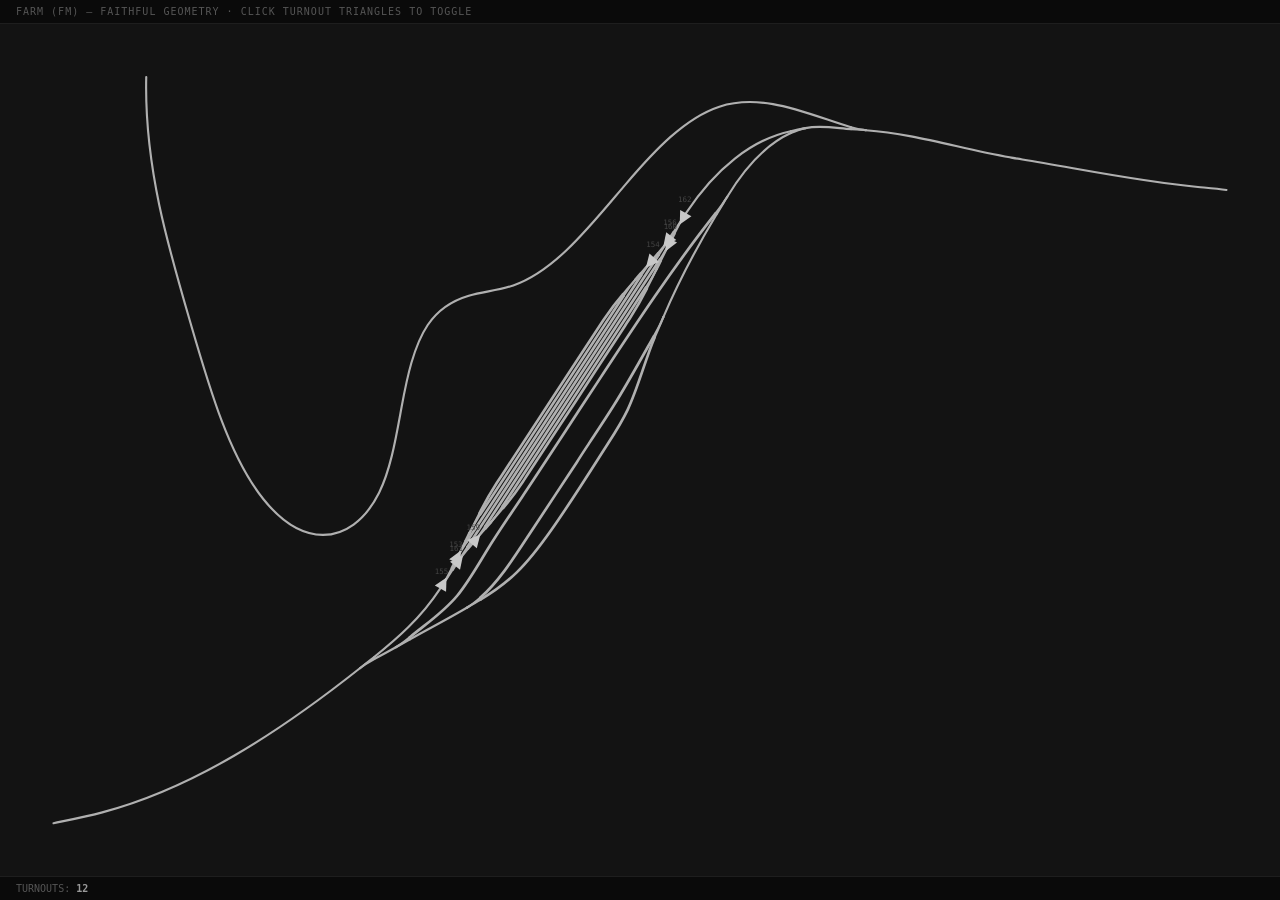
==== commit 0c5ed64a: "Farm (FM): faithful geometry with smooth curves, turnout indicators only Faithful recreation of Farm" ====
--- a/prototype-switches.html
+++ b/prototype-switches.html
@@ -3,375 +3,285 @@
 <head>
 <meta charset="UTF-8">
 <meta name="viewport" content="width=device-width, initial-scale=1.0">
-<title>Farm (FM) — Raw vs Schematic</title>
+<title>Farm (FM) — Faithful Track Geometry</title>
 <style>
   * { box-sizing: border-box; margin: 0; padding: 0; }
-  body { background: #161616; color: #999; font-family: 'Consolas','Monaco',monospace; overflow: auto; }
-  h1 { text-align: center; font-size: 13px; color: #666; letter-spacing: 2px; text-transform: uppercase; padding: 12px 0 4px; }
-  .sub { text-align: center; font-size: 10px; color: #444; margin-bottom: 16px; }
-  .panels { display: flex; gap: 8px; padding: 0 8px 8px; height: calc(100vh - 60px); }
-  .panel { flex: 1; background: #1a1a1a; border: 1px solid #2a2a2a; border-radius: 3px; position: relative; overflow: hidden; }
-  .panel-title { position: absolute; top: 6px; left: 10px; font-size: 10px; color: #555; letter-spacing: 1px; text-transform: uppercase; z-index: 2; }
-  svg { width: 100%; height: 100%; }
-  .trk { stroke-width: 2; fill: none; stroke-linecap: round; stroke-linejoin: round; }
-  .jdot { r: 3; }
-  .jlbl { font-size: 7px; fill: #666; }
-  .tlbl { font-size: 8px; fill: #777; font-weight: 700; }
-  .exit-lbl { font-size: 7px; fill: #555; }
+  body { background: #131313; overflow: hidden; height: 100vh; width: 100vw; }
+  svg { width: 100%; height: 100%; display: block; cursor: grab; }
+  svg:active { cursor: grabbing; }
+  .title {
+    position: fixed; top: 0; left: 0; right: 0; height: 24px;
+    background: #0a0a0a; border-bottom: 1px solid #1e1e1e;
+    display: flex; align-items: center; padding: 0 16px;
+    font: 10px 'Consolas','Monaco',monospace; color: #555;
+    letter-spacing: 1px; text-transform: uppercase; z-index: 10;
+  }
+  #info {
+    position: fixed; bottom: 0; left: 0; right: 0; height: 24px;
+    background: #0a0a0a; border-top: 1px solid #1e1e1e;
+    display: flex; align-items: center; padding: 0 16px;
+    font: 10px 'Consolas','Monaco',monospace; color: #555; gap: 16px; z-index: 10;
+  }
+  #info .v { color: #999; font-weight: 700; }
 </style>
 </head>
 <body>
-
-<h1>Farm (FM) — Raw Geometry vs Generated Schematic</h1>
-<p class="sub">Left: actual game coordinates · Right: schematic layout engine output · Same graph, same connectivity</p>
-
-<div class="panels">
-  <div class="panel">
-    <div class="panel-title">Raw Geometry (from track_data.json)</div>
-    <svg id="raw" viewBox="0 0 800 600" xmlns="http://www.w3.org/2000/svg">
-      <rect width="800" height="600" fill="#1a1a1a"/>
-    </svg>
-  </div>
-  <div class="panel">
-    <div class="panel-title">Generated Schematic (same topology)</div>
-    <svg id="sch" viewBox="0 0 800 600" xmlns="http://www.w3.org/2000/svg">
-      <rect width="800" height="600" fill="#161616"/>
-    </svg>
-  </div>
+<div class="title">Farm (FM) — Faithful Geometry · Click turnout triangles to toggle</div>
+<svg id="map" xmlns="http://www.w3.org/2000/svg"></svg>
+<div id="info">
+  <span>TURNOUTS: <span class="v" id="nTurnouts">0</span></span>
+  <span id="lastAction" class="v"></span>
 </div>
 
 <script>
-// ============================================================
-// FARM (FM) GRAPH DATA
-// Extracted from track_data.json — topology only
-// ============================================================
-
-// Junctions: id → {x, z, links}
-// x,z are raw game coordinates (used for the left panel)
-const junctions = {
-  151: { x: 5872, z: 6611, links: [153, 152] },
-  152: { x: 6138, z: 6848, links: [154, 151] },
-  153: { x: 5850, z: 6585, links: [155, 151, 154] },
-  154: { x: 6166, z: 6867, links: [156, 152, 153] },
-  155: { x: 5826, z: 6560, links: [347, 153, 161] },
-  156: { x: 6194, z: 6887, links: [162, 154, 161] },
-  157: { x: 5906, z: 6621, links: [159, 158] },
-  158: { x: 6172, z: 6858, links: [160, 157] },
-  159: { x: 5878, z: 6601, links: [161, 157, 160] },
-  160: { x: 6195, z: 6883, links: [162, 158, 159] },
-  161: { x: 5850, z: 6581, links: [155, 159, 156] },
-  162: { x: 6218, z: 6908, links: [350, 160, 156] },
-  398: { x: 5867, z: 6540, links: [346, 348] },
-  399: { x: 5753, z: 6503, links: [347, 345, 349] },
-  400: { x: 5696, z: 6484, links: [341, 155, 346] },
-  401: { x: 6184, z: 6813, links: [349, 345] },
-  402: { x: 6286, z: 6925, links: [350, 348, 346] },
-  403: { x: 6412, z: 6990, links: [351, 349, 162] },
-};
-
-// Named tracks: name → [startJunction, endJunction]
-const namedTracks = {
-  'A-01-L': [398, 401],
-  'A-02-S': [398, 401],
-  'A-03-L': [399, 402],
-  'B-01-S': [152, 157],
-  'B-02-I': [152, 157],
-  'B-03-S': [158, 157],
-  'B-05-O': [152, 151],
-  'B-06-O': [152, 157],
-  'B-07-P': [152, 157],
-};
-
-// Edges: pairs of connected junctions (from linkedJunctions)
-const edges = new Set();
-const fmIds = new Set(Object.keys(junctions).map(Number));
-for (const [id, j] of Object.entries(junctions)) {
-  for (const link of j.links) {
-    const a = Math.min(Number(id), link);
-    const b = Math.max(Number(id), link);
-    edges.add(`${a}-${b}`);
-  }
+// Load pre-computed SVG data
+const svgData = {"paths": [{"d": "M 427.8,506.9 C 426.6,508.7 425.5,510.4 424.3,512.2", "name": "[Y]_[FM]_[--]", "yard": true}, {"d": "M 617.6,217.0 C 557.8,308.3 498.0,399.7 438.2,490.9", "name": "[Y]_[FM]_[--]", "yard": true}, {"d": "M 631.6,195.7 C 630.4,197.5 629.2,199.2 628.1,201.0", "name": "[Y]_[FM]_[--]", "yard": true}, {"d": "M 584.1,253.8 C 577.6,261.3 571.5,269.5 565.6,278.3 C 564.2,280.5 562.7,282.8 561.3,285.0 C 546.1,308.3 530.9,331.3 515.7,354.5 C 500.5,377.7 485.4,401.0 470.2,424.1 C 468.7,426.3 467.3,428.5 465.8,430.7 C 460.0,439.7 454.6,449.2 449.5,459.3", "name": "[Y]_[FM]_[B-07-P]", "yard": true}, {"d": "M 436.5,485.1 C 437.8,482.6 439.0,480.0 440.3,477.5", "name": "[Y]_[FM]_[--]", "yard": true}, {"d": "M 600.5,234.7 C 598.9,236.6 597.3,238.5 595.7,240.3", "name": "[Y]_[FM]_[--]", "yard": true}, {"d": "M 584.7,255.3 C 539.9,323.7 495.1,392.1 450.2,460.5", "name": "[Y]_[FM]_[B-06-O]", "yard": true}, {"d": "M 423.6,510.8 C 424.9,508.3 426.1,505.8 427.4,503.3", "name": "[Y]_[FM]_[--]", "yard": true}, {"d": "M 616.9,215.6 C 615.3,217.5 613.7,219.3 612.1,221.2", "name": "[Y]_[FM]_[--]", "yard": true}, {"d": "M 601.1,236.3 C 546.5,319.6 491.9,402.9 437.4,486.3", "name": "[Y]_[FM]_[B-05-O]", "yard": true}, {"d": "M 606.4,248.7 C 601.3,258.8 595.8,268.3 590.1,277.3 C 588.6,279.5 587.1,281.7 585.7,284.0 C 570.5,307.0 555.3,330.3 540.2,353.5 C 525.0,376.7 509.7,399.7 494.6,423.0 C 493.1,425.2 491.7,427.5 490.2,429.7 C 484.4,438.5 478.2,446.7 471.8,454.2", "name": "[Y]_[FM]_[B-01-S]", "yard": true}, {"d": "M 455.4,473.3 C 456.9,471.4 458.6,469.5 460.2,467.7", "name": "[Y]_[FM]_[--]", "yard": true}, {"d": "M 619.3,222.8 C 618.1,225.5 616.8,228.0 615.5,230.5", "name": "[Y]_[FM]_[--]", "yard": true}, {"d": "M 605.6,247.5 C 560.8,315.9 516.0,384.3 471.2,452.7", "name": "[Y]_[FM]_[B-02-I]", "yard": true}, {"d": "M 438.9,492.3 C 440.6,490.4 442.1,488.6 443.8,486.7", "name": "[Y]_[FM]_[--]", "yard": true}, {"d": "M 632.3,197.1 C 631.0,199.6 629.8,202.1 628.5,204.6", "name": "[Y]_[FM]_[--]", "yard": true}, {"d": "M 618.5,221.6 C 564.0,305.1 509.3,388.4 454.8,471.7", "name": "[Y]_[FM]_[B-03-S]", "yard": true}, {"d": "M 137.1,50.4 C 136.1,91.2 141.3,131.9 149.3,170.3 C 157.4,208.7 168.2,245.3 178.9,281.9 C 196.6,342.8 215.1,406.6 247.2,446.4 C 263.3,466.4 282.7,479.4 302.5,479.6 C 312.5,479.7 322.4,476.5 331.5,469.9 C 340.7,463.2 348.9,453.1 355.4,440.1 C 366.5,417.5 371.3,387.9 376.5,359.7 C 379.1,345.5 381.9,331.4 385.7,318.2 C 389.6,304.9 394.5,292.5 401.0,282.8 C 411.7,267.0 425.6,259.5 439.5,255.4 C 453.4,251.4 467.5,250.5 481.2,245.7 C 520.5,232.2 553.7,189.4 586.7,150.7 C 613.7,119.0 642.3,88.6 674.4,78.1 C 715.3,64.8 756.9,85.0 797.8,97.4", "name": "Road 86", "yard": false}, {"d": "M 671.7,179.2 C 653.8,209.0 636.7,240.6 622.0,275.2", "name": "[#] Road 77", "yard": false}, {"d": "M 50.2,749.9 C 65.4,746.7 80.7,743.7 95.9,739.7 C 180.0,717.5 260.5,665.6 337.7,604.4", "name": "Road 38", "yard": false}, {"d": "M 437.6,547.9 C 419.9,558.4 402.1,567.4 384.4,577.5", "name": "[#] Road 28", "yard": false}, {"d": "M 384.0,575.7 C 399.1,563.1 415.1,552.9 428.8,536.4 C 439.0,524.0 447.8,508.3 456.9,493.5 C 467.5,476.3 478.7,460.2 489.6,443.8 C 501.9,425.5 514.0,406.8 526.2,388.3 C 537.0,371.7 547.8,355.2 558.7,338.7 C 595.1,283.2 631.7,227.6 671.0,177.9", "name": "[Y]_[FM]_[A-03-L]", "yard": true}, {"d": "M 371.1,584.9 C 364.4,588.7 357.6,592.4 350.9,595.9", "name": "[#] Road 27", "yard": false}, {"d": "M 450.8,540.1 C 462.5,533.1 474.0,525.0 484.7,514.5 C 496.3,503.2 506.8,489.3 517.0,474.8 C 535.0,449.2 552.1,421.8 569.4,394.8 C 576.1,384.5 582.8,374.1 588.5,362.1 C 598.3,341.3 604.6,316.2 613.7,294.5", "name": "[Y]_[FM]_[A-01-L]", "yard": true}, {"d": "M 450.4,538.3 C 467.2,523.8 481.3,501.8 495.3,480.4 C 503.9,467.4 512.4,454.5 520.9,441.6 C 527.6,431.5 534.2,421.5 540.8,411.4 C 544.5,405.5 548.4,399.6 552.2,393.8 C 560.0,382.0 567.9,370.3 575.5,358.1 C 588.5,337.4 600.6,315.3 612.9,293.4", "name": "[Y]_[FM]_[A-02-S]", "yard": true}, {"d": "M 681.8,162.6 C 698.6,135.0 718.9,113.1 741.4,102.9", "name": "[#] Road 21", "yard": false}, {"d": "M 755.1,98.2 C 769.3,95.3 783.6,98.2 797.8,99.2", "name": "Road 20", "yard": false}, {"d": "M 811.8,100.2 C 825.9,101.2 840.1,103.3 854.2,106.0 C 885.0,111.8 915.7,120.3 946.6,125.6 C 950.6,126.3 954.5,127.0 958.5,127.6 C 1013.3,136.6 1068.1,148.3 1123.1,153.4 C 1132.0,154.2 1141.0,154.8 1149.8,156.2", "name": "Road 15b", "yard": false}, {"d": "M 642.0,179.7 C 642.5,179.1 642.9,178.4 643.3,177.7 C 670.6,136.3 705.1,108.8 741.3,101.1", "name": "[#] Road 21", "yard": false}, {"d": "M 413.9,528.2 C 413.4,528.8 413.0,529.5 412.5,530.2 C 394.4,557.7 372.4,576.8 350.5,594.3", "name": "[#] Road 27", "yard": false}, {"d": "M 440.3,477.5 C 441.5,475.2 448.3,461.6 449.5,459.3", "name": "[track through]", "yard": false}, {"d": "M 440.3,477.5 C 442.6,473.0 445.5,467.8 450.2,460.5", "name": "[track diverging]", "yard": false}, {"d": "M 595.7,240.3 C 594.2,242.0 585.5,252.1 584.1,253.8", "name": "[track through]", "yard": false}, {"d": "M 595.7,240.3 C 592.8,243.7 589.4,248.1 584.7,255.3", "name": "[track diverging]", "yard": false}, {"d": "M 427.4,503.3 C 428.6,501.0 435.4,487.4 436.5,485.1", "name": "[track through]", "yard": false}, {"d": "M 427.4,503.3 C 429.7,498.7 432.6,493.5 437.4,486.3", "name": "[track diverging]", "yard": false}, {"d": "M 612.1,221.2 C 610.6,222.9 602.0,233.1 600.5,234.7", "name": "[track through]", "yard": false}, {"d": "M 612.1,221.2 C 609.2,224.6 605.9,229.0 601.1,236.3", "name": "[track diverging]", "yard": false}, {"d": "M 413.9,528.2 C 415.2,526.2 423.0,514.2 424.3,512.2", "name": "[track through]", "yard": false}, {"d": "M 413.9,528.2 C 416.4,524.2 419.5,519.1 423.6,510.8", "name": "[track diverging]", "yard": false}, {"d": "M 628.1,201.0 C 626.8,203.0 618.9,215.0 617.6,217.0", "name": "[track through]", "yard": false}, {"d": "M 628.1,201.0 C 625.4,205.0 622.2,209.5 616.9,215.6", "name": "[track diverging]", "yard": false}, {"d": "M 460.2,467.7 C 461.7,466.0 470.3,455.9 471.8,454.2", "name": "[track through]", "yard": false}, {"d": "M 460.2,467.7 C 463.1,464.3 466.4,459.9 471.2,452.7", "name": "[track diverging]", "yard": false}, {"d": "M 615.5,230.5 C 614.4,232.8 607.5,246.4 606.4,248.7", "name": "[track through]", "yard": false}, {"d": "M 615.5,230.5 C 613.3,235.0 610.3,240.2 605.6,247.5", "name": "[track diverging]", "yard": false}, {"d": "M 443.8,486.7 C 445.2,485.0 453.9,474.9 455.4,473.3", "name": "[track through]", "yard": false}, {"d": "M 443.8,486.7 C 446.7,483.3 450.0,479.0 454.8,471.7", "name": "[track diverging]", "yard": false}, {"d": "M 628.5,204.6 C 627.3,206.9 620.5,220.6 619.3,222.8", "name": "[track through]", "yard": false}, {"d": "M 628.5,204.6 C 626.2,209.2 623.3,214.4 618.5,221.6", "name": "[track diverging]", "yard": false}, {"d": "M 427.8,506.9 C 429.1,504.9 436.9,492.9 438.2,490.9", "name": "[track through]", "yard": false}, {"d": "M 427.8,506.9 C 430.4,502.9 433.7,498.4 438.9,492.3", "name": "[track diverging]", "yard": false}, {"d": "M 642.0,179.7 C 640.7,181.7 632.8,193.7 631.6,195.7", "name": "[track through]", "yard": false}, {"d": "M 642.0,179.7 C 639.4,183.7 636.4,188.8 632.3,197.1", "name": "[track diverging]", "yard": false}, {"d": "M 437.6,547.9 C 439.2,546.9 449.1,541.0 450.8,540.1", "name": "[track through]", "yard": false}, {"d": "M 437.6,547.9 C 440.9,546.0 444.8,543.2 450.4,538.3", "name": "[track diverging]", "yard": false}, {"d": "M 371.1,584.9 C 372.7,584.0 382.7,578.4 384.4,577.5", "name": "[track through]", "yard": false}, {"d": "M 371.1,584.9 C 374.4,583.1 378.3,580.4 384.0,575.7", "name": "[track diverging]", "yard": false}, {"d": "M 337.7,604.4 C 339.3,603.1 348.9,595.5 350.5,594.3", "name": "[track through]", "yard": false}, {"d": "M 337.7,604.4 C 340.9,601.8 344.8,599.2 350.9,595.9", "name": "[track diverging]", "yard": false}, {"d": "M 622.0,275.2 C 621.0,277.6 614.8,292.1 613.7,294.5", "name": "[track through]", "yard": false}, {"d": "M 622.0,275.2 C 620.0,280.0 617.3,285.6 612.9,293.4", "name": "[track diverging]", "yard": false}, {"d": "M 681.8,162.6 C 680.5,164.7 673.0,177.2 671.7,179.2", "name": "[track through]", "yard": false}, {"d": "M 681.8,162.6 C 679.3,166.8 676.1,171.5 671.0,177.9", "name": "[track diverging]", "yard": false}, {"d": "M 755.1,98.2 C 753.4,98.5 742.9,100.7 741.3,101.1", "name": "[track through]", "yard": false}, {"d": "M 755.1,98.2 C 751.6,98.9 747.5,100.2 741.4,102.9", "name": "[track diverging]", "yard": false}, {"d": "M 811.8,100.2 C 810.0,100.0 799.5,99.3 797.8,99.2", "name": "[track through]", "yard": false}, {"d": "M 811.8,100.2 C 808.3,99.9 804.1,99.2 797.8,97.4", "name": "[track diverging]", "yard": false}], "junctions": [{"id": 151, "x": 440.33010120277646, "y": 477.522149185482, "deg": 2, "links": [153, 152]}, {"id": 152, "x": 595.6578180469454, "y": 240.2543583881116, "deg": 2, "links": [154, 151]}, {"id": 153, "x": 427.39098182588896, "y": 503.32952272077796, "deg": 3, "links": [155, 151, 154]}, {"id": 154, "x": 612.0939967148837, "y": 221.24892826521932, "deg": 3, "links": [156, 152, 153]}, {"id": 155, "x": 413.8690192338258, "y": 528.2366390397259, "deg": 3, "links": [347, 153, 161]}, {"id": 156, "x": 628.0639008106817, "y": 201.04315518719625, "deg": 3, "links": [162, 154, 161]}, {"id": 157, "x": 460.20505484024767, "y": 467.71934838525317, "deg": 2, "links": [159, 158]}, {"id": 158, "x": 615.5327716844166, "y": 230.4515575878828, "deg": 2, "links": [160, 157]}, {"id": 159, "x": 443.7688761723095, "y": 486.72477850814545, "deg": 3, "links": [161, 157, 160]}, {"id": 160, "x": 628.4718910613047, "y": 204.64418405258675, "deg": 3, "links": [162, 158, 159]}, {"id": 161, "x": 427.79897207651146, "y": 506.93055158616755, "deg": 3, "links": [155, 159, 156]}, {"id": 162, "x": 641.9938536533674, "y": 179.73706773363892, "deg": 3, "links": [350, 160, 156]}, {"id": 398, "x": 437.5907380914536, "y": 547.9422692197771, "deg": 2, "links": [346, 348]}, {"id": 399, "x": 371.08832723997233, "y": 584.8528150900263, "deg": 3, "links": [347, 345, 349]}, {"id": 400, "x": 337.7496953319557, "y": 604.3583881108895, "deg": 3, "links": [341, 155, 346]}, {"id": 401, "x": 622.0023313728608, "y": 275.16433266647647, "deg": 2, "links": [349, 345]}, {"id": 402, "x": 681.802045249828, "y": 162.63218062303542, "deg": 3, "links": [350, 348, 346]}, {"id": 403, "x": 755.1237217188575, "y": 98.21377536439059, "deg": 3, "links": [351, 349, 162]}], "svgW": 1200, "svgH": 800};
+
+const svg = document.getElementById('map');
+const svgW = svgData.svgW;
+const svgH = svgData.svgH;
+svg.setAttribute('viewBox', `0 0 ${svgW} ${svgH}`);
+
+const ACTIVE = '#b0b0b0';
+const INACTIVE = '#2a2a2a';
+const TURNOUT_COLOR = '#c8c8c8';
+const easeOutCubic = t => 1 - Math.pow(1 - t, 3);
+
+// ============================================================
+// STEP 1: Render all tracks using smooth bezier curves
+// ============================================================
+
+const trackElements = [];
+
+svgData.paths.forEach((t, i) => {
+  const path = document.createElementNS('http://www.w3.org/2000/svg', 'path');
+  path.setAttribute('d', t.d);
+  path.setAttribute('stroke', ACTIVE);
+  path.setAttribute('stroke-width', t.yard ? '2.5' : '2');
+  path.setAttribute('fill', 'none');
+  path.setAttribute('stroke-linecap', 'round');
+  path.setAttribute('stroke-linejoin', 'round');
+  path.style.transition = 'stroke 250ms ease';
+  path.dataset.name = t.name;
+  path.dataset.index = i;
+  svg.appendChild(path);
+  trackElements.push(path);
+});
+
+// ============================================================
+// STEP 2: Build turnout data
+// Only junctions with degree >= 3 are real turnouts.
+// Each turnout has two "branches" — the tracks that diverge.
+// The dispatcher selects one branch; the other dims.
+// ============================================================
+
+// For each turnout, identify which tracks connect through it
+// A turnout at junction J splits traffic: one link is the "approach",
+// the other two are the "branches" the dispatcher chooses between.
+// For now, we use links[1] and links[2] as the two selectable branches
+// (links[0] is typically the approach/through direction).
+
+const turnouts = [];
+const junctionMap = {};
+svgData.junctions.forEach(j => { junctionMap[j.id] = j; });
+
+svgData.junctions.forEach(j => {
+  if (j.deg < 3) return;
+  
+  // Find nearby track segments that start/end near this junction
+  const jx = j.x, jy = j.y;
+  const nearbyTracks = [];
+  trackElements.forEach((el, i) => {
+    const t = svgData.paths[i];
+    // Check if any point in the path is very close to this junction
+    // We check the raw d string for coordinates near jx, jy
+    // Simpler: use the name to match FM yard tracks
+  });
+  
+  turnouts.push({
+    id: j.id,
+    x: j.x,
+    y: j.y,
+    links: j.links,
+    state: 0, // 0 = first branch selected, 1 = second branch
+    animating: false,
+    el: null, // will hold the triangle SVG element
+  });
+});
+
+document.getElementById('nTurnouts').textContent = turnouts.length;
+
+// ============================================================
+// STEP 3: Compute triangle orientation for each turnout
+// The triangle should point along the SELECTED branch direction.
+// We compute direction from the junction toward each linked junction.
+// ============================================================
+
+turnouts.forEach(t => {
+  const j = junctionMap[t.id];
+  if (!j) return;
+  
+  // Get positions of linked junctions (only those we have coords for)
+  const linkedPositions = t.links
+    .map(lid => junctionMap[lid])
+    .filter(lj => lj != null);
+  
+  if (linkedPositions.length < 2) return;
+  
+  // Approach direction = first link, branch 0 = second link, branch 1 = third link
+  // Compute angles from this junction toward each linked junction
+  t.angles = linkedPositions.map(lj => {
+    const dx = lj.x - t.x;
+    const dy = lj.y - t.y;
+    return Math.atan2(dy, dx) * 180 / Math.PI;
+  });
+  
+  // Branch angles: skip the first (approach), use the remaining
+  // Actually for a 3-way junction, any two could be the selectable branches.
+  // Use links[1] and links[2] as the two options
+  if (t.angles.length >= 3) {
+    t.branchAngle0 = t.angles[1];
+    t.branchAngle1 = t.angles[2];
+  } else if (t.angles.length >= 2) {
+    t.branchAngle0 = t.angles[0];
+    t.branchAngle1 = t.angles[1];
+  }
+  
+  // Normalize for shortest rotation
+  if (t.branchAngle1 !== undefined) {
+    let diff = t.branchAngle1 - t.branchAngle0;
+    while (diff > 180) diff -= 360;
+    while (diff < -180) diff += 360;
+    t.branchAngle1Norm = t.branchAngle0 + diff;
+  }
+});
+
+// ============================================================
+// STEP 4: Render switch indicator triangles at turnouts ONLY
+// ============================================================
+
+const TRI_LEN = 10;
+const TRI_HW = 6;
+
+turnouts.forEach(t => {
+  if (t.branchAngle0 === undefined) return;
+  
+  const g = document.createElementNS('http://www.w3.org/2000/svg', 'g');
+  g.setAttribute('transform', `rotate(${t.branchAngle0}, ${t.x}, ${t.y})`);
+  g.style.cursor = 'pointer';
+  
+  const poly = document.createElementNS('http://www.w3.org/2000/svg', 'polygon');
+  poly.setAttribute('points',
+    `${t.x + TRI_LEN},${t.y} ${t.x - TRI_LEN * 0.2},${t.y - TRI_HW} ${t.x - TRI_LEN * 0.2},${t.y + TRI_HW}`
+  );
+  poly.setAttribute('fill', TURNOUT_COLOR);
+  poly.style.transition = 'fill 150ms';
+  g.appendChild(poly);
+  
+  // Hover
+  g.addEventListener('mouseenter', () => poly.setAttribute('fill', '#fff'));
+  g.addEventListener('mouseleave', () => poly.setAttribute('fill', TURNOUT_COLOR));
+  
+  // Click to toggle
+  g.addEventListener('click', () => toggleTurnout(t));
+  
+  svg.appendChild(g);
+  t.el = g;
+  
+  // Small junction ID label
+  const lbl = document.createElementNS('http://www.w3.org/2000/svg', 'text');
+  lbl.setAttribute('x', t.x);
+  lbl.setAttribute('y', t.y - 12);
+  lbl.setAttribute('text-anchor', 'middle');
+  lbl.setAttribute('fill', '#444');
+  lbl.setAttribute('font-size', '7');
+  lbl.setAttribute('font-family', 'Consolas,Monaco,monospace');
+  lbl.textContent = t.id;
+  svg.appendChild(lbl);
+});
+
+// ============================================================
+// STEP 5: Toggle turnout — animate triangle rotation
+// ============================================================
+
+const lastActionEl = document.getElementById('lastAction');
+
+function toggleTurnout(t) {
+  if (t.animating) return;
+  t.animating = true;
+  
+  const oldState = t.state;
+  const newState = 1 - oldState;
+  t.state = newState;
+  
+  const fromAngle = oldState === 0 ? t.branchAngle0 : t.branchAngle1Norm;
+  const toAngle = newState === 0 ? t.branchAngle0 : t.branchAngle1Norm;
+  const t0 = performance.now();
+  const duration = 300;
+  
+  lastActionEl.textContent = `J-${t.id} → ${newState === 0 ? 'ROUTE A' : 'ROUTE B'}`;
+  
+  function frame(now) {
+    const raw = Math.min((now - t0) / duration, 1);
+    const e = easeOutCubic(raw);
+    const angle = fromAngle + (toAngle - fromAngle) * e;
+    t.el.setAttribute('transform', `rotate(${angle}, ${t.x}, ${t.y})`);
+    
+    if (raw < 1) {
+      requestAnimationFrame(frame);
+    } else {
+      t.el.setAttribute('transform', `rotate(${toAngle}, ${t.x}, ${t.y})`);
+      t.animating = false;
+    }
+  }
+  requestAnimationFrame(frame);
 }
 
-// External junctions (referenced but not in FM)
-const externalIds = new Set();
-for (const j of Object.values(junctions)) {
-  for (const l of j.links) {
-    if (!fmIds.has(l)) externalIds.add(l);
-  }
+// ============================================================
+// STEP 6: Pan and zoom
+// ============================================================
+
+let viewBox = { x: 0, y: 0, w: svgW, h: svgH };
+let isPanning = false;
+let panStart = { x: 0, y: 0 };
+
+function updateViewBox() {
+  svg.setAttribute('viewBox', `${viewBox.x} ${viewBox.y} ${viewBox.w} ${viewBox.h}`);
 }
 
-// ============================================================
-// LEFT PANEL: Raw geometry rendering
-// ============================================================
-
-const rawSvg = document.getElementById('raw');
-
-// Compute bounding box of all junction positions
-const allX = Object.values(junctions).map(j => j.x);
-const allZ = Object.values(junctions).map(j => j.z);
-const minX = Math.min(...allX) - 80;
-const maxX = Math.max(...allX) + 80;
-const minZ = Math.min(...allZ) - 80;
-const maxZ = Math.max(...allZ) + 80;
-const rangeX = maxX - minX;
-const rangeZ = maxZ - minZ;
-
-function rawToSvg(x, z) {
-  const pad = 60;
-  const sx = pad + (x - minX) / rangeX * (800 - 2 * pad);
-  const sy = pad + (z - minZ) / rangeZ * (600 - 2 * pad);
-  return [sx, sy];
-}
-
-// Draw edges
-for (const edge of edges) {
-  const [a, b] = edge.split('-').map(Number);
-  const ja = junctions[a];
-  const jb = junctions[b];
-  if (!ja || !jb) continue; // skip edges to external junctions
-  const [x1, y1] = rawToSvg(ja.x, ja.z);
-  const [x2, y2] = rawToSvg(jb.x, jb.z);
-  const line = document.createElementNS('http://www.w3.org/2000/svg', 'line');
-  line.setAttribute('x1', x1); line.setAttribute('y1', y1);
-  line.setAttribute('x2', x2); line.setAttribute('y2', y2);
-  line.setAttribute('stroke', '#666');
-  line.classList.add('trk');
-  rawSvg.appendChild(line);
-}
-
-// Draw junctions
-for (const [id, j] of Object.entries(junctions)) {
-  const [cx, cy] = rawToSvg(j.x, j.z);
-  const c = document.createElementNS('http://www.w3.org/2000/svg', 'circle');
-  c.setAttribute('cx', cx); c.setAttribute('cy', cy);
-  c.setAttribute('r', j.links.length > 2 ? 4 : 3);
-  c.setAttribute('fill', j.links.length > 2 ? '#c0c0c0' : '#888');
-  c.classList.add('jdot');
-  rawSvg.appendChild(c);
-
-  const t = document.createElementNS('http://www.w3.org/2000/svg', 'text');
-  t.setAttribute('x', cx + 6); t.setAttribute('y', cy - 4);
-  t.classList.add('jlbl');
-  t.textContent = id;
-  rawSvg.appendChild(t);
-}
-
-// ============================================================
-// RIGHT PANEL: Schematic layout engine
-// ============================================================
-//
-// The algorithm:
-// 1. Identify the MAIN THROUGH-ROUTE (longest path between external exits)
-// 2. Place it as a horizontal line
-// 3. Identify PARALLEL YARD TRACKS
-// 4. Place them as evenly spaced horizontal lines above/below the main
-// 5. Identify BRANCH LOOPS and lay them out symmetrically
-// 6. All angles: 0°, 45°, 90° only
-//
-// For Farm:
-// - Main through-route: J-400 → J-155 → J-161 → J-156 → J-162 → J-403
-//   (this is the path from external J-341 to external J-351)
-// - Upper yard tracks (B-05 to B-07): fan off the main between J-151..J-154
-// - Lower yard tracks (B-01 to B-03): fan off the main between J-157..J-158
-// - Bottom loop: J-399 → J-398 → J-401 → J-402 (A tracks)
-
-const schSvg = document.getElementById('sch');
-const S = {}; // schematic positions: junctionId → [x, y]
-
-// Schematic layout constants
-const pad = 60;
-const W = 800 - 2 * pad;
-const H = 600 - 2 * pad;
-const mainY = 300;  // main line y
-const trackGap = 28; // vertical gap between parallel tracks
-
-// === STEP 1: Place main through-route horizontally ===
-// Main route: 400 → 155 → 161 → 159 → 157  (lower ladder)
-//                         └→ 153 → 151 → 152 → 154 → 156  (upper ladder)
-//                                                    └→ 160 → 158 (lower right)
-//                                        └→ 162 → 403
-
-// Actually from the graph, the main through path is:
-// ENTRY(341) → 400 → 155 → 161 → 156 → 162 → 403 → EXIT(351)
-// This is the main line passing through the station
-
-const mainRoute = [400, 155, 161, 156, 162, 403];
-const mainSpacing = W / (mainRoute.length + 1);
-
-mainRoute.forEach((id, i) => {
-  S[id] = [pad + mainSpacing * (i + 1), mainY];
-});
-
-// === STEP 2: Place upper yard ladder (B tracks) ===
-// The upper ladder runs through: 153, 151, 152, 154
-// These are turnouts that fan tracks above the main line
-// 153 links to 155 (on main) and 151 and 154
-// 154 links to 156 (on main) and 152 and 153
-
-// Place the upper ladder junctions at the same Y as main but offset for turnouts
-// 153 is between 155 and 161 on the main, slightly above
-// 151 is a pass-through between 153 and 152
-// 152 is a pass-through between 151 and 154
-// 154 is between 156 and ... on the main, slightly above
-
-const upperY = mainY; // Same y-level as main (they ARE on the main line, they're the turnouts)
-// Actually 153 and 154 are turnouts ON the main line
-// 151 and 152 are pass-throughs between B-track entry pairs
-
-// Let's space them between J-155 and J-156 on the main line
-const x155 = S[155][0];
-const x156 = S[156][0];
-const yardWidth = x156 - x155;
-
-// Upper turnout junctions (left side of yard)
-S[153] = [x155 + yardWidth * 0.12, mainY];
-S[159] = [x155 + yardWidth * 0.20, mainY];
-S[151] = [x155 + yardWidth * 0.28, mainY];
-S[157] = [x155 + yardWidth * 0.36, mainY];
-
-// Upper turnout junctions (right side of yard)
-S[158] = [x156 - yardWidth * 0.36, mainY];
-S[152] = [x156 - yardWidth * 0.28, mainY];
-S[160] = [x156 - yardWidth * 0.20, mainY];
-S[154] = [x156 - yardWidth * 0.12, mainY];
-
-// === STEP 3: Place lower loop (A tracks) ===
-// J-399 → J-398 → J-401 → J-402
-// This is a loop below the main line
-// 399 and 400 are near the left entry, 402 and 403 near the right exit
-const loopY = mainY + 120;
-S[399] = [S[400][0] - 30, mainY + 45];
-S[398] = [S[400][0] + 40, loopY];
-S[401] = [S[403][0] - 40, loopY];
-S[402] = [S[403][0] + 30, mainY + 45];
-
-// === STEP 4: Render schematic ===
-
-// Draw function
-function drawLine(svg, x1, y1, x2, y2, color, width) {
-  const l = document.createElementNS('http://www.w3.org/2000/svg', 'line');
-  l.setAttribute('x1', x1); l.setAttribute('y1', y1);
-  l.setAttribute('x2', x2); l.setAttribute('y2', y2);
-  l.setAttribute('stroke', color || '#888');
-  l.setAttribute('stroke-width', width || 2);
-  l.setAttribute('stroke-linecap', 'round');
-  l.setAttribute('fill', 'none');
-  svg.appendChild(l);
-}
-
-function drawDash(svg, x1, y1, x2, y2) {
-  const l = document.createElementNS('http://www.w3.org/2000/svg', 'line');
-  l.setAttribute('x1', x1); l.setAttribute('y1', y1);
-  l.setAttribute('x2', x2); l.setAttribute('y2', y2);
-  l.setAttribute('stroke', '#555');
-  l.setAttribute('stroke-width', 2);
-  l.setAttribute('stroke-linecap', 'round');
-  l.setAttribute('stroke-dasharray', '6 4');
-  l.setAttribute('fill', 'none');
-  svg.appendChild(l);
-}
-
-function drawLabel(svg, x, y, text, cls) {
-  const t = document.createElementNS('http://www.w3.org/2000/svg', 'text');
-  t.setAttribute('x', x); t.setAttribute('y', y);
-  t.setAttribute('text-anchor', 'middle');
-  t.classList.add(cls || 'tlbl');
-  t.textContent = text;
-  svg.appendChild(t);
-}
-
-// --- Main line ---
-drawDash(schSvg, pad - 30, mainY, S[400][0], mainY);     // entry from left
-drawLine(schSvg, S[400][0], mainY, S[403][0], mainY, '#b0b0b0', 3); // main through
-drawDash(schSvg, S[403][0], mainY, pad + W + 30, mainY);  // exit right
-
-// --- Upper yard tracks (B tracks) ---
-// B-07-P: topmost, from J-153 area to J-154 area
-const yardTracks = [
-  { name: 'B-07-P', offset: -3 },
-  { name: 'B-06-O', offset: -2 },
-  { name: 'B-05-O', offset: -1 },
-  // main line (offset 0)
-  { name: 'B-03-S', offset: 1 },
-  { name: 'B-02-I', offset: 2 },
-  { name: 'B-01-S', offset: 3 },
-];
-
-const yardLeftX = S[153][0];
-const yardRightX = S[154][0];
-const ladderAngleX = 20; // horizontal run before parallel section
-
-yardTracks.forEach(yt => {
-  const y = mainY + yt.offset * trackGap;
-  const entryX = yardLeftX + Math.abs(yt.offset) * ladderAngleX;
-  const exitX = yardRightX - Math.abs(yt.offset) * ladderAngleX;
-
-  // Left diagonal entry
-  drawLine(schSvg, yardLeftX, mainY, entryX, y, '#777', 2);
-  // Parallel section
-  drawLine(schSvg, entryX, y, exitX, y, '#777', 2);
-  // Right diagonal exit
-  drawLine(schSvg, exitX, y, yardRightX, mainY, '#777', 2);
-
-  // Label
-  drawLabel(schSvg, (entryX + exitX) / 2, y - 5, yt.name, 'jlbl');
-});
-
-// --- Lower loop (A tracks) ---
-// Left branch: main → 399 → 398
-drawLine(schSvg, S[400][0], mainY, S[399][0], S[399][1], '#888', 2);
-drawLine(schSvg, S[399][0], S[399][1], S[398][0], S[398][1], '#888', 2);
-// A-01-L and A-02-S (parallel)
-drawLine(schSvg, S[398][0], loopY, S[401][0], loopY, '#777', 2);
-drawLine(schSvg, S[398][0], loopY + trackGap, S[401][0], loopY + trackGap, '#777', 2);
-// Right branch: 401 → 402 → main
-drawLine(schSvg, S[401][0], S[401][1], S[402][0], S[402][1], '#888', 2);
-drawLine(schSvg, S[402][0], S[402][1], S[403][0], mainY, '#888', 2);
-
-// A track labels
-drawLabel(schSvg, (S[398][0] + S[401][0]) / 2, loopY - 5, 'A-01-L', 'jlbl');
-drawLabel(schSvg, (S[398][0] + S[401][0]) / 2, loopY + trackGap - 5, 'A-02-S', 'jlbl');
-
-// Exit to SW (south from right side)
-drawDash(schSvg, S[403][0], mainY, S[403][0], mainY + 80);
-drawLabel(schSvg, S[403][0] + 20, mainY + 70, 'to SW', 'exit-lbl');
-
-// --- Junctions (triangles) ---
-for (const [id, pos] of Object.entries(S)) {
-  const j = junctions[id];
-  if (!j) continue;
-  const [cx, cy] = pos;
-  const isTurnout = j.links.length > 2;
-
-  // Triangle for turnouts, dot for pass-throughs
-  if (isTurnout) {
-    const tri = document.createElementNS('http://www.w3.org/2000/svg', 'polygon');
-    tri.setAttribute('points', `${cx+7},${cy} ${cx-4},${cy-5} ${cx-4},${cy+5}`);
-    tri.setAttribute('fill', '#c0c0c0');
-    tri.style.cursor = 'pointer';
-    tri.addEventListener('mouseenter', () => tri.setAttribute('fill', '#fff'));
-    tri.addEventListener('mouseleave', () => tri.setAttribute('fill', '#c0c0c0'));
-    schSvg.appendChild(tri);
-  } else {
-    const c = document.createElementNS('http://www.w3.org/2000/svg', 'circle');
-    c.setAttribute('cx', cx); c.setAttribute('cy', cy);
-    c.setAttribute('r', 2.5);
-    c.setAttribute('fill', '#888');
-    schSvg.appendChild(c);
-  }
-}
-
-// Station title
-drawLabel(schSvg, 400, 40, 'FARM (FM)', 'tlbl');
-
-// Exit labels
-drawLabel(schSvg, pad - 10, mainY - 10, 'to OWC', 'exit-lbl');
-drawLabel(schSvg, pad + W + 10, mainY - 10, 'to FRC', 'exit-lbl');
-
-// Section labels
-drawLabel(schSvg, (yardLeftX + yardRightX) / 2, mainY - 100, 'Transfer Yard B', 'exit-lbl');
-drawLabel(schSvg, (S[398][0] + S[401][0]) / 2, loopY + 55, 'Loading Area A', 'exit-lbl');
+svg.addEventListener('mousedown', e => {
+  if (e.target.closest('[style*="cursor: pointer"]') || e.target.closest('g')) return;
+  isPanning = true;
+  panStart = { x: e.clientX, y: e.clientY };
+});
+
+window.addEventListener('mousemove', e => {
+  if (!isPanning) return;
+  const dx = (e.clientX - panStart.x) * viewBox.w / svg.clientWidth;
+  const dy = (e.clientY - panStart.y) * viewBox.h / svg.clientHeight;
+  viewBox.x -= dx;
+  viewBox.y -= dy;
+  panStart = { x: e.clientX, y: e.clientY };
+  updateViewBox();
+});
+
+window.addEventListener('mouseup', () => { isPanning = false; });
+
+svg.addEventListener('wheel', e => {
+  e.preventDefault();
+  const factor = e.deltaY > 0 ? 1.1 : 0.9;
+  const rect = svg.getBoundingClientRect();
+  const mx = (e.clientX - rect.left) / rect.width;
+  const my = (e.clientY - rect.top) / rect.height;
+  
+  const newW = viewBox.w * factor;
+  const newH = viewBox.h * factor;
+  viewBox.x += (viewBox.w - newW) * mx;
+  viewBox.y += (viewBox.h - newH) * my;
+  viewBox.w = newW;
+  viewBox.h = newH;
+  updateViewBox();
+}, { passive: false });
 </script>
 </body>
 </html>
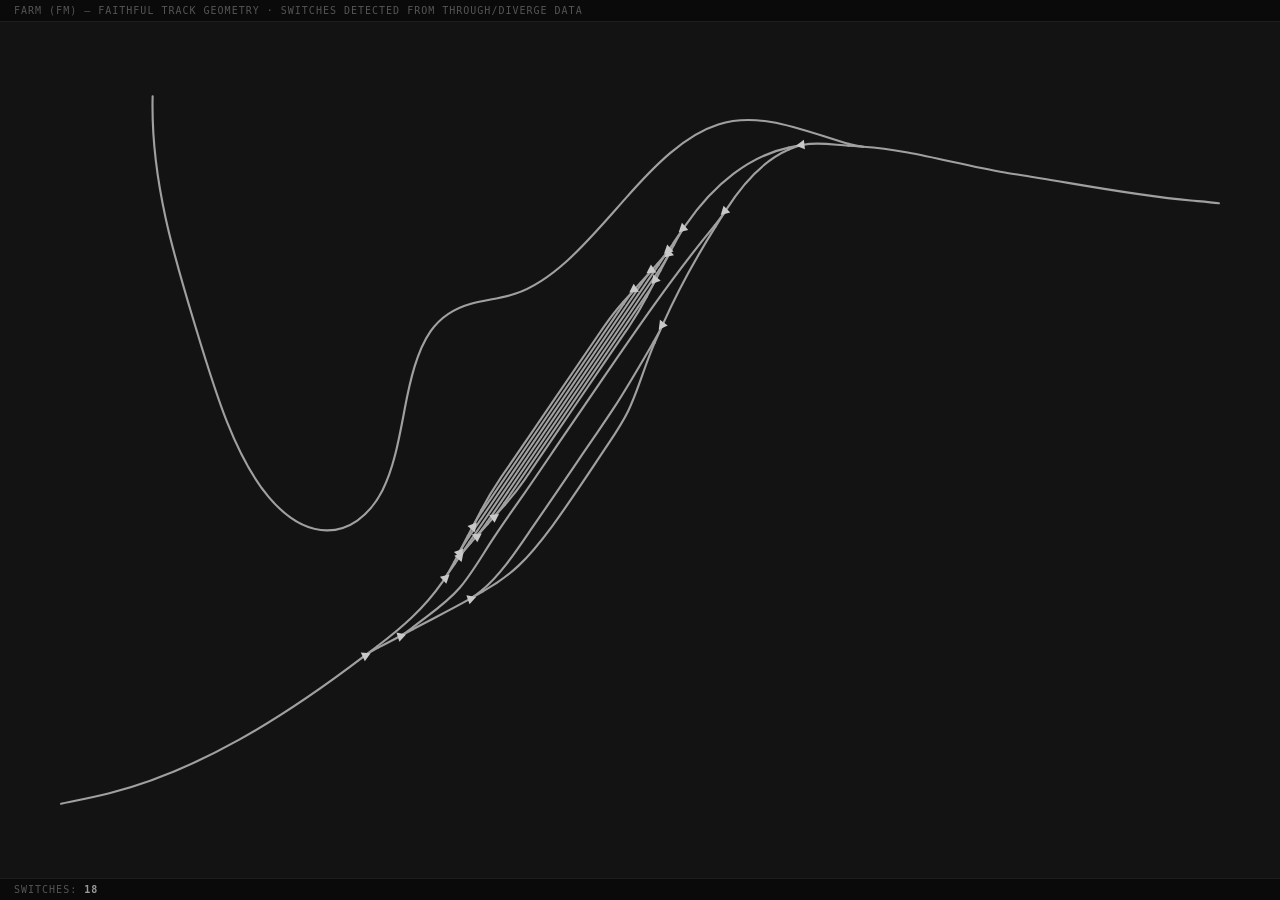
==== commit 4acef799: "Farm (FM): proper switch detection from through/diverge track data Switch detection method:   The tr" ====
--- a/prototype-switches.html
+++ b/prototype-switches.html
@@ -3,285 +3,130 @@
 <head>
 <meta charset="UTF-8">
 <meta name="viewport" content="width=device-width, initial-scale=1.0">
-<title>Farm (FM) — Faithful Track Geometry</title>
+<title>Farm (FM) — Faithful Geometry + Switch Detection</title>
 <style>
-  * { box-sizing: border-box; margin: 0; padding: 0; }
-  body { background: #131313; overflow: hidden; height: 100vh; width: 100vw; }
-  svg { width: 100%; height: 100%; display: block; cursor: grab; }
-  svg:active { cursor: grabbing; }
-  .title {
-    position: fixed; top: 0; left: 0; right: 0; height: 24px;
-    background: #0a0a0a; border-bottom: 1px solid #1e1e1e;
-    display: flex; align-items: center; padding: 0 16px;
-    font: 10px 'Consolas','Monaco',monospace; color: #555;
-    letter-spacing: 1px; text-transform: uppercase; z-index: 10;
-  }
-  #info {
-    position: fixed; bottom: 0; left: 0; right: 0; height: 24px;
-    background: #0a0a0a; border-top: 1px solid #1e1e1e;
-    display: flex; align-items: center; padding: 0 16px;
-    font: 10px 'Consolas','Monaco',monospace; color: #555; gap: 16px; z-index: 10;
-  }
-  #info .v { color: #999; font-weight: 700; }
+  *{box-sizing:border-box;margin:0;padding:0}
+  body{background:#131313;overflow:hidden;height:100vh;width:100vw}
+  svg{width:100%;height:100%;display:block;cursor:grab}
+  svg:active{cursor:grabbing}
+  .bar{position:fixed;left:0;right:0;height:22px;background:#0a0a0a;border-bottom:1px solid #1e1e1e;
+    display:flex;align-items:center;padding:0 14px;font:10px Consolas,Monaco,monospace;color:#555;
+    letter-spacing:1px;text-transform:uppercase;z-index:10}
+  .bar.bot{top:auto;bottom:0;border-bottom:none;border-top:1px solid #1e1e1e;gap:16px}
+  .bar .v{color:#999;font-weight:700}
 </style>
 </head>
 <body>
-<div class="title">Farm (FM) — Faithful Geometry · Click turnout triangles to toggle</div>
+<div class="bar" style="top:0">Farm (FM) — Faithful Track Geometry · Switches Detected from Through/Diverge Data</div>
 <svg id="map" xmlns="http://www.w3.org/2000/svg"></svg>
-<div id="info">
-  <span>TURNOUTS: <span class="v" id="nTurnouts">0</span></span>
-  <span id="lastAction" class="v"></span>
+<div class="bar bot">
+  <span>SWITCHES: <span class="v" id="nSw">0</span></span>
+  <span id="act" class="v"></span>
 </div>
+<script>
+const D = {"paths": [{"d": "M 430.0,501.2 C 428.9,502.9 427.7,504.6 426.6,506.2", "name": "[Y]_[FM]_[--]"}, {"d": "M 617.4,226.4 C 558.4,312.9 499.4,399.5 440.3,486.1", "name": "[Y]_[FM]_[--]"}, {"d": "M 631.2,206.2 C 630.0,207.9 628.9,209.6 627.7,211.3", "name": "[Y]_[FM]_[--]"}, {"d": "M 584.3,261.2 C 577.9,268.3 571.9,276.2 566.1,284.5 C 564.6,286.6 563.2,288.7 561.8,290.8 C 546.8,312.9 531.8,334.8 516.8,356.7 C 501.8,378.7 486.9,400.8 471.8,422.7 C 470.4,424.7 469.0,426.8 467.6,429.0 C 461.8,437.5 456.4,446.5 451.4,456.1", "name": "[Y]_[FM]_[B-07-P]"}, {"d": "M 438.6,480.5 C 439.9,478.1 441.1,475.7 442.4,473.3", "name": "[Y]_[FM]_[--]"}, {"d": "M 600.5,243.2 C 598.9,244.9 597.3,246.7 595.7,248.5", "name": "[Y]_[FM]_[--]"}, {"d": "M 584.9,262.7 C 540.7,327.5 496.4,392.4 452.2,457.2", "name": "[Y]_[FM]_[B-06-O]"}, {"d": "M 425.9,504.9 C 427.1,502.6 428.4,500.2 429.6,497.8", "name": "[Y]_[FM]_[--]"}, {"d": "M 616.7,225.1 C 615.1,226.9 613.5,228.7 611.9,230.4", "name": "[Y]_[FM]_[--]"}, {"d": "M 601.1,244.6 C 547.2,323.6 493.3,402.6 439.4,481.7", "name": "[Y]_[FM]_[B-05-O]"}, {"d": "M 606.3,256.4 C 601.3,266.0 595.9,275.0 590.2,283.5 C 588.8,285.6 587.3,287.7 585.9,289.8 C 570.8,311.7 555.9,333.8 540.9,355.7 C 525.9,377.7 510.9,399.6 496.0,421.7 C 494.5,423.8 493.1,425.9 491.7,428.0 C 485.9,436.3 479.8,444.1 473.4,451.3", "name": "[Y]_[FM]_[B-01-S]"}, {"d": "M 457.2,469.3 C 458.8,467.5 460.4,465.8 462.0,464.0", "name": "[Y]_[FM]_[--]"}, {"d": "M 619.1,232.0 C 617.8,234.4 616.6,236.7 615.3,239.1", "name": "[Y]_[FM]_[--]"}, {"d": "M 605.5,255.3 C 561.3,320.1 517.1,384.9 472.8,449.8", "name": "[Y]_[FM]_[B-02-I]"}, {"d": "M 441.0,487.4 C 442.6,485.6 444.2,483.8 445.8,482.1", "name": "[Y]_[FM]_[--]"}, {"d": "M 631.9,207.5 C 630.6,209.9 629.4,212.3 628.1,214.7", "name": "[Y]_[FM]_[--]"}, {"d": "M 618.3,230.8 C 564.4,309.8 510.5,388.8 456.6,467.9", "name": "[Y]_[FM]_[B-03-S]"}, {"d": "M 143.1,68.4 C 142.1,107.1 147.2,145.7 155.2,182.2 C 163.1,218.6 173.8,253.2 184.3,287.9 C 201.8,345.6 220.0,406.1 251.8,443.9 C 267.7,462.8 286.8,475.2 306.4,475.3 C 316.2,475.4 326.0,472.4 335.0,466.1 C 344.0,459.8 352.2,450.2 358.5,437.9 C 369.5,416.4 374.3,388.4 379.4,361.6 C 381.9,348.2 384.7,334.9 388.5,322.3 C 392.3,309.7 397.2,297.9 403.6,288.7 C 414.1,273.7 427.9,266.6 441.6,262.8 C 455.3,259.0 469.2,258.1 482.8,253.6 C 521.5,240.8 554.3,200.3 586.9,163.6 C 613.5,133.5 641.7,104.7 673.4,94.8 C 713.8,82.1 754.9,101.3 795.3,113.0", "name": "Road 86"}, {"d": "M 670.8,190.6 C 653.1,218.8 636.3,248.8 621.7,281.5", "name": "[#] Road 77"}, {"d": "M 57.3,731.6 C 72.3,728.5 87.4,725.6 102.5,721.8 C 185.4,700.8 264.9,651.6 341.1,593.5", "name": "Road 38"}, {"d": "M 439.7,540.1 C 422.3,550.0 404.6,558.6 387.1,568.0", "name": "[#] Road 28"}, {"d": "M 386.8,566.4 C 401.7,554.5 417.5,544.9 431.0,529.2 C 441.1,517.4 449.8,502.6 458.8,488.5 C 469.2,472.2 480.2,456.9 491.1,441.4 C 503.2,424.0 515.1,406.3 527.1,388.7 C 537.8,373.0 548.5,357.4 559.2,341.7 C 595.2,289.1 631.3,236.4 670.1,189.4", "name": "[Y]_[FM]_[A-03-L]"}, {"d": "M 374.0,575.1 C 367.4,578.7 360.8,582.1 354.1,585.5", "name": "[#] Road 27"}, {"d": "M 452.7,532.6 C 464.3,526.0 475.6,518.4 486.2,508.4 C 497.6,497.7 508.0,484.5 518.1,470.8 C 535.9,446.5 552.7,420.5 569.8,395.0 C 576.4,385.1 583.1,375.3 588.7,363.9 C 598.3,344.2 604.5,320.4 613.6,299.8", "name": "[Y]_[FM]_[A-01-L]"}, {"d": "M 452.4,531.0 C 468.9,517.2 482.8,496.4 496.7,476.1 C 505.1,463.8 513.5,451.5 522.0,439.3 C 528.5,429.7 535.0,420.2 541.5,410.6 C 545.3,405.1 549.1,399.5 552.8,394.0 C 560.5,382.7 568.3,371.7 575.8,360.1 C 588.6,340.5 600.6,319.6 612.7,298.8", "name": "[Y]_[FM]_[A-02-S]"}, {"d": "M 680.7,174.9 C 697.3,148.7 717.4,127.9 739.5,118.3", "name": "[#] Road 21"}, {"d": "M 753.1,113.8 C 767.1,111.0 781.2,113.8 795.3,114.7", "name": "Road 20"}, {"d": "M 809.1,115.7 C 823.0,116.6 837.0,118.6 850.9,121.1 C 881.4,126.7 911.7,134.7 942.1,139.8 C 946.0,140.5 949.9,141.1 953.8,141.7 C 1008.0,150.2 1062.1,161.3 1116.4,166.1 C 1125.2,166.9 1134.0,167.5 1142.7,168.7", "name": "Road 15b"}, {"d": "M 641.5,191.1 C 641.9,190.5 642.3,189.8 642.8,189.2 C 669.7,149.9 703.7,123.9 739.4,116.5", "name": "[#] Road 21"}, {"d": "M 416.2,521.4 C 415.8,522.0 415.4,522.6 415.0,523.3 C 397.0,549.4 375.4,567.4 353.7,584.0", "name": "[#] Road 27"}, {"d": "M 442.4,473.3 C 443.5,471.2 450.3,458.2 451.4,456.1", "name": "[track through]"}, {"d": "M 442.4,473.3 C 444.6,469.0 447.5,464.1 452.2,457.2", "name": "[track diverging]"}, {"d": "M 595.7,248.5 C 594.3,250.1 585.7,259.6 584.3,261.2", "name": "[track through]"}, {"d": "M 595.7,248.5 C 592.9,251.7 589.6,255.8 584.9,262.7", "name": "[track diverging]"}, {"d": "M 429.6,497.8 C 430.7,495.6 437.5,482.7 438.6,480.5", "name": "[track through]"}, {"d": "M 429.6,497.8 C 431.9,493.5 434.7,488.5 439.4,481.7", "name": "[track diverging]"}, {"d": "M 611.9,230.4 C 610.5,232.0 601.9,241.6 600.5,243.2", "name": "[track through]"}, {"d": "M 611.9,230.4 C 609.1,233.6 605.8,237.7 601.1,244.6", "name": "[track diverging]"}, {"d": "M 416.2,521.4 C 417.5,519.5 425.3,508.1 426.6,506.2", "name": "[track through]"}, {"d": "M 416.2,521.4 C 418.8,517.6 421.8,512.8 425.9,504.9", "name": "[track diverging]"}, {"d": "M 627.7,211.3 C 626.4,213.2 618.7,224.5 617.4,226.4", "name": "[track through]"}, {"d": "M 627.7,211.3 C 625.1,215.1 621.9,219.3 616.7,225.1", "name": "[track diverging]"}, {"d": "M 462.0,464.0 C 463.4,462.4 472.0,452.9 473.4,451.3", "name": "[track through]"}, {"d": "M 462.0,464.0 C 464.9,460.8 468.2,456.7 472.8,449.8", "name": "[track diverging]"}, {"d": "M 615.3,239.1 C 614.2,241.3 607.5,254.2 606.3,256.4", "name": "[track through]"}, {"d": "M 615.3,239.1 C 613.1,243.5 610.2,248.4 605.5,255.3", "name": "[track diverging]"}, {"d": "M 445.8,482.1 C 447.2,480.5 455.8,470.9 457.2,469.3", "name": "[track through]"}, {"d": "M 445.8,482.1 C 448.6,478.9 451.9,474.7 456.6,467.9", "name": "[track diverging]"}, {"d": "M 628.1,214.7 C 627.0,216.9 620.2,229.8 619.1,232.0", "name": "[track through]"}, {"d": "M 628.1,214.7 C 625.9,219.0 623.0,224.0 618.3,230.8", "name": "[track diverging]"}, {"d": "M 430.0,501.2 C 431.3,499.3 439.0,488.0 440.3,486.1", "name": "[track through]"}, {"d": "M 430.0,501.2 C 432.6,497.4 435.8,493.2 441.0,487.4", "name": "[track diverging]"}, {"d": "M 641.5,191.1 C 640.2,193.0 632.4,204.3 631.2,206.2", "name": "[track through]"}, {"d": "M 641.5,191.1 C 638.9,194.9 636.0,199.7 631.9,207.5", "name": "[track diverging]"}, {"d": "M 439.7,540.1 C 441.3,539.2 451.1,533.6 452.7,532.6", "name": "[track through]"}, {"d": "M 439.7,540.1 C 442.9,538.2 446.8,535.7 452.4,531.0", "name": "[track diverging]"}, {"d": "M 374.0,575.1 C 375.7,574.2 385.5,568.9 387.1,568.0", "name": "[track through]"}, {"d": "M 374.0,575.1 C 377.3,573.3 381.2,570.8 386.8,566.4", "name": "[track diverging]"}, {"d": "M 341.1,593.5 C 342.7,592.3 352.1,585.2 353.7,584.0", "name": "[track through]"}, {"d": "M 341.1,593.5 C 344.3,591.1 348.1,588.6 354.1,585.5", "name": "[track diverging]"}, {"d": "M 621.7,281.5 C 620.7,283.8 614.6,297.5 613.6,299.8", "name": "[track through]"}, {"d": "M 621.7,281.5 C 619.7,286.1 617.1,291.4 612.7,298.8", "name": "[track diverging]"}, {"d": "M 680.7,174.9 C 679.5,176.8 672.0,188.7 670.8,190.6", "name": "[track through]"}, {"d": "M 680.7,174.9 C 678.3,178.8 675.1,183.3 670.1,189.4", "name": "[track diverging]"}, {"d": "M 753.1,113.8 C 751.4,114.1 741.1,116.2 739.4,116.5", "name": "[track through]"}, {"d": "M 753.1,113.8 C 749.7,114.5 745.6,115.7 739.5,118.3", "name": "[track diverging]"}, {"d": "M 809.1,115.7 C 807.3,115.5 797.0,114.8 795.3,114.7", "name": "[track through]"}, {"d": "M 809.1,115.7 C 805.6,115.4 801.5,114.8 795.3,113.0", "name": "[track diverging]"}], "switches": [{"id": 151, "x": 442.4, "y": 473.3, "through_deg": -49.3, "diverge_deg": -44.9}, {"id": 152, "x": 595.7, "y": 248.5, "through_deg": 145.9, "diverge_deg": 141.6}, {"id": 153, "x": 429.6, "y": 497.8, "through_deg": -49.3, "diverge_deg": -44.9}, {"id": 154, "x": 611.9, "y": 230.4, "through_deg": 145.9, "diverge_deg": 141.6}, {"id": 155, "x": 416.2, "y": 521.4, "through_deg": -41.7, "diverge_deg": -46.0}, {"id": 156, "x": 627.7, "y": 211.3, "through_deg": 138.3, "diverge_deg": 142.7}, {"id": 157, "x": 462.0, "y": 464.0, "through_deg": -34.1, "diverge_deg": -38.4}, {"id": 158, "x": 615.3, "y": 239.1, "through_deg": 130.7, "diverge_deg": 135.1}, {"id": 159, "x": 445.8, "y": 482.1, "through_deg": -34.1, "diverge_deg": -38.4}, {"id": 160, "x": 628.1, "y": 214.7, "through_deg": 138.3, "diverge_deg": 142.7}, {"id": 161, "x": 430.0, "y": 501.2, "through_deg": -49.3, "diverge_deg": -44.9}, {"id": 162, "x": 641.5, "y": 191.1, "through_deg": 138.3, "diverge_deg": 134.0}, {"id": 398, "x": 439.7, "y": 540.1, "through_deg": -19.1, "diverge_deg": -23.5}, {"id": 399, "x": 374.0, "y": 575.1, "through_deg": -18.1, "diverge_deg": -22.5}, {"id": 400, "x": 341.1, "y": 593.5, "through_deg": -24.8, "diverge_deg": -20.5}, {"id": 401, "x": 621.7, "y": 281.5, "through_deg": 126.2, "diverge_deg": 130.6}, {"id": 402, "x": 680.7, "y": 174.9, "through_deg": 136.1, "diverge_deg": 140.4}, {"id": 403, "x": 753.1, "y": 113.8, "through_deg": 173.0, "diverge_deg": 168.6}], "svgW": 1200, "svgH": 800};
+const svg = document.getElementById('map');
+svg.setAttribute('viewBox', `0 0 ${D.svgW} ${D.svgH}`);
 
-<script>
-// Load pre-computed SVG data
-const svgData = {"paths": [{"d": "M 427.8,506.9 C 426.6,508.7 425.5,510.4 424.3,512.2", "name": "[Y]_[FM]_[--]", "yard": true}, {"d": "M 617.6,217.0 C 557.8,308.3 498.0,399.7 438.2,490.9", "name": "[Y]_[FM]_[--]", "yard": true}, {"d": "M 631.6,195.7 C 630.4,197.5 629.2,199.2 628.1,201.0", "name": "[Y]_[FM]_[--]", "yard": true}, {"d": "M 584.1,253.8 C 577.6,261.3 571.5,269.5 565.6,278.3 C 564.2,280.5 562.7,282.8 561.3,285.0 C 546.1,308.3 530.9,331.3 515.7,354.5 C 500.5,377.7 485.4,401.0 470.2,424.1 C 468.7,426.3 467.3,428.5 465.8,430.7 C 460.0,439.7 454.6,449.2 449.5,459.3", "name": "[Y]_[FM]_[B-07-P]", "yard": true}, {"d": "M 436.5,485.1 C 437.8,482.6 439.0,480.0 440.3,477.5", "name": "[Y]_[FM]_[--]", "yard": true}, {"d": "M 600.5,234.7 C 598.9,236.6 597.3,238.5 595.7,240.3", "name": "[Y]_[FM]_[--]", "yard": true}, {"d": "M 584.7,255.3 C 539.9,323.7 495.1,392.1 450.2,460.5", "name": "[Y]_[FM]_[B-06-O]", "yard": true}, {"d": "M 423.6,510.8 C 424.9,508.3 426.1,505.8 427.4,503.3", "name": "[Y]_[FM]_[--]", "yard": true}, {"d": "M 616.9,215.6 C 615.3,217.5 613.7,219.3 612.1,221.2", "name": "[Y]_[FM]_[--]", "yard": true}, {"d": "M 601.1,236.3 C 546.5,319.6 491.9,402.9 437.4,486.3", "name": "[Y]_[FM]_[B-05-O]", "yard": true}, {"d": "M 606.4,248.7 C 601.3,258.8 595.8,268.3 590.1,277.3 C 588.6,279.5 587.1,281.7 585.7,284.0 C 570.5,307.0 555.3,330.3 540.2,353.5 C 525.0,376.7 509.7,399.7 494.6,423.0 C 493.1,425.2 491.7,427.5 490.2,429.7 C 484.4,438.5 478.2,446.7 471.8,454.2", "name": "[Y]_[FM]_[B-01-S]", "yard": true}, {"d": "M 455.4,473.3 C 456.9,471.4 458.6,469.5 460.2,467.7", "name": "[Y]_[FM]_[--]", "yard": true}, {"d": "M 619.3,222.8 C 618.1,225.5 616.8,228.0 615.5,230.5", "name": "[Y]_[FM]_[--]", "yard": true}, {"d": "M 605.6,247.5 C 560.8,315.9 516.0,384.3 471.2,452.7", "name": "[Y]_[FM]_[B-02-I]", "yard": true}, {"d": "M 438.9,492.3 C 440.6,490.4 442.1,488.6 443.8,486.7", "name": "[Y]_[FM]_[--]", "yard": true}, {"d": "M 632.3,197.1 C 631.0,199.6 629.8,202.1 628.5,204.6", "name": "[Y]_[FM]_[--]", "yard": true}, {"d": "M 618.5,221.6 C 564.0,305.1 509.3,388.4 454.8,471.7", "name": "[Y]_[FM]_[B-03-S]", "yard": true}, {"d": "M 137.1,50.4 C 136.1,91.2 141.3,131.9 149.3,170.3 C 157.4,208.7 168.2,245.3 178.9,281.9 C 196.6,342.8 215.1,406.6 247.2,446.4 C 263.3,466.4 282.7,479.4 302.5,479.6 C 312.5,479.7 322.4,476.5 331.5,469.9 C 340.7,463.2 348.9,453.1 355.4,440.1 C 366.5,417.5 371.3,387.9 376.5,359.7 C 379.1,345.5 381.9,331.4 385.7,318.2 C 389.6,304.9 394.5,292.5 401.0,282.8 C 411.7,267.0 425.6,259.5 439.5,255.4 C 453.4,251.4 467.5,250.5 481.2,245.7 C 520.5,232.2 553.7,189.4 586.7,150.7 C 613.7,119.0 642.3,88.6 674.4,78.1 C 715.3,64.8 756.9,85.0 797.8,97.4", "name": "Road 86", "yard": false}, {"d": "M 671.7,179.2 C 653.8,209.0 636.7,240.6 622.0,275.2", "name": "[#] Road 77", "yard": false}, {"d": "M 50.2,749.9 C 65.4,746.7 80.7,743.7 95.9,739.7 C 180.0,717.5 260.5,665.6 337.7,604.4", "name": "Road 38", "yard": false}, {"d": "M 437.6,547.9 C 419.9,558.4 402.1,567.4 384.4,577.5", "name": "[#] Road 28", "yard": false}, {"d": "M 384.0,575.7 C 399.1,563.1 415.1,552.9 428.8,536.4 C 439.0,524.0 447.8,508.3 456.9,493.5 C 467.5,476.3 478.7,460.2 489.6,443.8 C 501.9,425.5 514.0,406.8 526.2,388.3 C 537.0,371.7 547.8,355.2 558.7,338.7 C 595.1,283.2 631.7,227.6 671.0,177.9", "name": "[Y]_[FM]_[A-03-L]", "yard": true}, {"d": "M 371.1,584.9 C 364.4,588.7 357.6,592.4 350.9,595.9", "name": "[#] Road 27", "yard": false}, {"d": "M 450.8,540.1 C 462.5,533.1 474.0,525.0 484.7,514.5 C 496.3,503.2 506.8,489.3 517.0,474.8 C 535.0,449.2 552.1,421.8 569.4,394.8 C 576.1,384.5 582.8,374.1 588.5,362.1 C 598.3,341.3 604.6,316.2 613.7,294.5", "name": "[Y]_[FM]_[A-01-L]", "yard": true}, {"d": "M 450.4,538.3 C 467.2,523.8 481.3,501.8 495.3,480.4 C 503.9,467.4 512.4,454.5 520.9,441.6 C 527.6,431.5 534.2,421.5 540.8,411.4 C 544.5,405.5 548.4,399.6 552.2,393.8 C 560.0,382.0 567.9,370.3 575.5,358.1 C 588.5,337.4 600.6,315.3 612.9,293.4", "name": "[Y]_[FM]_[A-02-S]", "yard": true}, {"d": "M 681.8,162.6 C 698.6,135.0 718.9,113.1 741.4,102.9", "name": "[#] Road 21", "yard": false}, {"d": "M 755.1,98.2 C 769.3,95.3 783.6,98.2 797.8,99.2", "name": "Road 20", "yard": false}, {"d": "M 811.8,100.2 C 825.9,101.2 840.1,103.3 854.2,106.0 C 885.0,111.8 915.7,120.3 946.6,125.6 C 950.6,126.3 954.5,127.0 958.5,127.6 C 1013.3,136.6 1068.1,148.3 1123.1,153.4 C 1132.0,154.2 1141.0,154.8 1149.8,156.2", "name": "Road 15b", "yard": false}, {"d": "M 642.0,179.7 C 642.5,179.1 642.9,178.4 643.3,177.7 C 670.6,136.3 705.1,108.8 741.3,101.1", "name": "[#] Road 21", "yard": false}, {"d": "M 413.9,528.2 C 413.4,528.8 413.0,529.5 412.5,530.2 C 394.4,557.7 372.4,576.8 350.5,594.3", "name": "[#] Road 27", "yard": false}, {"d": "M 440.3,477.5 C 441.5,475.2 448.3,461.6 449.5,459.3", "name": "[track through]", "yard": false}, {"d": "M 440.3,477.5 C 442.6,473.0 445.5,467.8 450.2,460.5", "name": "[track diverging]", "yard": false}, {"d": "M 595.7,240.3 C 594.2,242.0 585.5,252.1 584.1,253.8", "name": "[track through]", "yard": false}, {"d": "M 595.7,240.3 C 592.8,243.7 589.4,248.1 584.7,255.3", "name": "[track diverging]", "yard": false}, {"d": "M 427.4,503.3 C 428.6,501.0 435.4,487.4 436.5,485.1", "name": "[track through]", "yard": false}, {"d": "M 427.4,503.3 C 429.7,498.7 432.6,493.5 437.4,486.3", "name": "[track diverging]", "yard": false}, {"d": "M 612.1,221.2 C 610.6,222.9 602.0,233.1 600.5,234.7", "name": "[track through]", "yard": false}, {"d": "M 612.1,221.2 C 609.2,224.6 605.9,229.0 601.1,236.3", "name": "[track diverging]", "yard": false}, {"d": "M 413.9,528.2 C 415.2,526.2 423.0,514.2 424.3,512.2", "name": "[track through]", "yard": false}, {"d": "M 413.9,528.2 C 416.4,524.2 419.5,519.1 423.6,510.8", "name": "[track diverging]", "yard": false}, {"d": "M 628.1,201.0 C 626.8,203.0 618.9,215.0 617.6,217.0", "name": "[track through]", "yard": false}, {"d": "M 628.1,201.0 C 625.4,205.0 622.2,209.5 616.9,215.6", "name": "[track diverging]", "yard": false}, {"d": "M 460.2,467.7 C 461.7,466.0 470.3,455.9 471.8,454.2", "name": "[track through]", "yard": false}, {"d": "M 460.2,467.7 C 463.1,464.3 466.4,459.9 471.2,452.7", "name": "[track diverging]", "yard": false}, {"d": "M 615.5,230.5 C 614.4,232.8 607.5,246.4 606.4,248.7", "name": "[track through]", "yard": false}, {"d": "M 615.5,230.5 C 613.3,235.0 610.3,240.2 605.6,247.5", "name": "[track diverging]", "yard": false}, {"d": "M 443.8,486.7 C 445.2,485.0 453.9,474.9 455.4,473.3", "name": "[track through]", "yard": false}, {"d": "M 443.8,486.7 C 446.7,483.3 450.0,479.0 454.8,471.7", "name": "[track diverging]", "yard": false}, {"d": "M 628.5,204.6 C 627.3,206.9 620.5,220.6 619.3,222.8", "name": "[track through]", "yard": false}, {"d": "M 628.5,204.6 C 626.2,209.2 623.3,214.4 618.5,221.6", "name": "[track diverging]", "yard": false}, {"d": "M 427.8,506.9 C 429.1,504.9 436.9,492.9 438.2,490.9", "name": "[track through]", "yard": false}, {"d": "M 427.8,506.9 C 430.4,502.9 433.7,498.4 438.9,492.3", "name": "[track diverging]", "yard": false}, {"d": "M 642.0,179.7 C 640.7,181.7 632.8,193.7 631.6,195.7", "name": "[track through]", "yard": false}, {"d": "M 642.0,179.7 C 639.4,183.7 636.4,188.8 632.3,197.1", "name": "[track diverging]", "yard": false}, {"d": "M 437.6,547.9 C 439.2,546.9 449.1,541.0 450.8,540.1", "name": "[track through]", "yard": false}, {"d": "M 437.6,547.9 C 440.9,546.0 444.8,543.2 450.4,538.3", "name": "[track diverging]", "yard": false}, {"d": "M 371.1,584.9 C 372.7,584.0 382.7,578.4 384.4,577.5", "name": "[track through]", "yard": false}, {"d": "M 371.1,584.9 C 374.4,583.1 378.3,580.4 384.0,575.7", "name": "[track diverging]", "yard": false}, {"d": "M 337.7,604.4 C 339.3,603.1 348.9,595.5 350.5,594.3", "name": "[track through]", "yard": false}, {"d": "M 337.7,604.4 C 340.9,601.8 344.8,599.2 350.9,595.9", "name": "[track diverging]", "yard": false}, {"d": "M 622.0,275.2 C 621.0,277.6 614.8,292.1 613.7,294.5", "name": "[track through]", "yard": false}, {"d": "M 622.0,275.2 C 620.0,280.0 617.3,285.6 612.9,293.4", "name": "[track diverging]", "yard": false}, {"d": "M 681.8,162.6 C 680.5,164.7 673.0,177.2 671.7,179.2", "name": "[track through]", "yard": false}, {"d": "M 681.8,162.6 C 679.3,166.8 676.1,171.5 671.0,177.9", "name": "[track diverging]", "yard": false}, {"d": "M 755.1,98.2 C 753.4,98.5 742.9,100.7 741.3,101.1", "name": "[track through]", "yard": false}, {"d": "M 755.1,98.2 C 751.6,98.9 747.5,100.2 741.4,102.9", "name": "[track diverging]", "yard": false}, {"d": "M 811.8,100.2 C 810.0,100.0 799.5,99.3 797.8,99.2", "name": "[track through]", "yard": false}, {"d": "M 811.8,100.2 C 808.3,99.9 804.1,99.2 797.8,97.4", "name": "[track diverging]", "yard": false}], "junctions": [{"id": 151, "x": 440.33010120277646, "y": 477.522149185482, "deg": 2, "links": [153, 152]}, {"id": 152, "x": 595.6578180469454, "y": 240.2543583881116, "deg": 2, "links": [154, 151]}, {"id": 153, "x": 427.39098182588896, "y": 503.32952272077796, "deg": 3, "links": [155, 151, 154]}, {"id": 154, "x": 612.0939967148837, "y": 221.24892826521932, "deg": 3, "links": [156, 152, 153]}, {"id": 155, "x": 413.8690192338258, "y": 528.2366390397259, "deg": 3, "links": [347, 153, 161]}, {"id": 156, "x": 628.0639008106817, "y": 201.04315518719625, "deg": 3, "links": [162, 154, 161]}, {"id": 157, "x": 460.20505484024767, "y": 467.71934838525317, "deg": 2, "links": [159, 158]}, {"id": 158, "x": 615.5327716844166, "y": 230.4515575878828, "deg": 2, "links": [160, 157]}, {"id": 159, "x": 443.7688761723095, "y": 486.72477850814545, "deg": 3, "links": [161, 157, 160]}, {"id": 160, "x": 628.4718910613047, "y": 204.64418405258675, "deg": 3, "links": [162, 158, 159]}, {"id": 161, "x": 427.79897207651146, "y": 506.93055158616755, "deg": 3, "links": [155, 159, 156]}, {"id": 162, "x": 641.9938536533674, "y": 179.73706773363892, "deg": 3, "links": [350, 160, 156]}, {"id": 398, "x": 437.5907380914536, "y": 547.9422692197771, "deg": 2, "links": [346, 348]}, {"id": 399, "x": 371.08832723997233, "y": 584.8528150900263, "deg": 3, "links": [347, 345, 349]}, {"id": 400, "x": 337.7496953319557, "y": 604.3583881108895, "deg": 3, "links": [341, 155, 346]}, {"id": 401, "x": 622.0023313728608, "y": 275.16433266647647, "deg": 2, "links": [349, 345]}, {"id": 402, "x": 681.802045249828, "y": 162.63218062303542, "deg": 3, "links": [350, 348, 346]}, {"id": 403, "x": 755.1237217188575, "y": 98.21377536439059, "deg": 3, "links": [351, 349, 162]}], "svgW": 1200, "svgH": 800};
+const ACTIVE = '#a0a0a0';
+const INACTIVE = '#282828';
+const ease = t => 1 - Math.pow(1-t, 3);
 
-const svg = document.getElementById('map');
-const svgW = svgData.svgW;
-const svgH = svgData.svgH;
-svg.setAttribute('viewBox', `0 0 ${svgW} ${svgH}`);
-
-const ACTIVE = '#b0b0b0';
-const INACTIVE = '#2a2a2a';
-const TURNOUT_COLOR = '#c8c8c8';
-const easeOutCubic = t => 1 - Math.pow(1 - t, 3);
-
-// ============================================================
-// STEP 1: Render all tracks using smooth bezier curves
-// ============================================================
-
-const trackElements = [];
-
-svgData.paths.forEach((t, i) => {
-  const path = document.createElementNS('http://www.w3.org/2000/svg', 'path');
-  path.setAttribute('d', t.d);
-  path.setAttribute('stroke', ACTIVE);
-  path.setAttribute('stroke-width', t.yard ? '2.5' : '2');
-  path.setAttribute('fill', 'none');
-  path.setAttribute('stroke-linecap', 'round');
-  path.setAttribute('stroke-linejoin', 'round');
-  path.style.transition = 'stroke 250ms ease';
-  path.dataset.name = t.name;
-  path.dataset.index = i;
-  svg.appendChild(path);
-  trackElements.push(path);
+// --- Render tracks ---
+D.paths.forEach(t => {
+  const p = document.createElementNS('http://www.w3.org/2000/svg', 'path');
+  p.setAttribute('d', t.d);
+  p.setAttribute('stroke', ACTIVE);
+  p.setAttribute('stroke-width', '2');
+  p.setAttribute('fill', 'none');
+  p.setAttribute('stroke-linecap', 'round');
+  p.setAttribute('stroke-linejoin', 'round');
+  svg.appendChild(p);
 });
 
-// ============================================================
-// STEP 2: Build turnout data
-// Only junctions with degree >= 3 are real turnouts.
-// Each turnout has two "branches" — the tracks that diverge.
-// The dispatcher selects one branch; the other dims.
-// ============================================================
+// --- Render switches ---
+// Each switch gets ONE small triangle at the exact turnout point.
+// Triangle points along the THROUGH direction by default (state=0).
+// Click to toggle to DIVERGE direction (state=1).
+// Active route stays bright, inactive route dims.
+// Triangle is SMALL relative to tracks — just an indicator, not covering geometry.
 
-// For each turnout, identify which tracks connect through it
-// A turnout at junction J splits traffic: one link is the "approach",
-// the other two are the "branches" the dispatcher chooses between.
-// For now, we use links[1] and links[2] as the two selectable branches
-// (links[0] is typically the approach/through direction).
+const TL = 7;   // triangle tip length from center
+const TW = 4.5; // triangle half-width at base
 
-const turnouts = [];
-const junctionMap = {};
-svgData.junctions.forEach(j => { junctionMap[j.id] = j; });
+const switches = D.switches.map(s => {
+  const g = document.createElementNS('http://www.w3.org/2000/svg', 'g');
+  // Initial rotation: through direction
+  g.setAttribute('transform', `rotate(${s.through_deg}, ${s.x}, ${s.y})`);
+  g.style.cursor = 'pointer';
 
-svgData.junctions.forEach(j => {
-  if (j.deg < 3) return;
-  
-  // Find nearby track segments that start/end near this junction
-  const jx = j.x, jy = j.y;
-  const nearbyTracks = [];
-  trackElements.forEach((el, i) => {
-    const t = svgData.paths[i];
-    // Check if any point in the path is very close to this junction
-    // We check the raw d string for coordinates near jx, jy
-    // Simpler: use the name to match FM yard tracks
-  });
-  
-  turnouts.push({
-    id: j.id,
-    x: j.x,
-    y: j.y,
-    links: j.links,
-    state: 0, // 0 = first branch selected, 1 = second branch
-    animating: false,
-    el: null, // will hold the triangle SVG element
+  const poly = document.createElementNS('http://www.w3.org/2000/svg', 'polygon');
+  // Small arrowhead: tip points along the selected route direction
+  poly.setAttribute('points',
+    `${s.x+TL},${s.y} ${s.x-TL*0.15},${s.y-TW} ${s.x-TL*0.15},${s.y+TW}`);
+  poly.setAttribute('fill', '#c8c8c8');
+  poly.style.transition = 'fill 120ms';
+  g.appendChild(poly);
+
+  g.addEventListener('mouseenter', () => poly.setAttribute('fill', '#fff'));
+  g.addEventListener('mouseleave', () => poly.setAttribute('fill', '#c8c8c8'));
+
+  svg.appendChild(g);
+
+  return { ...s, el: g, state: 0, animating: false };
+});
+
+document.getElementById('nSw').textContent = switches.length;
+const actEl = document.getElementById('act');
+
+// --- Click to toggle ---
+switches.forEach(sw => {
+  sw.el.addEventListener('click', () => {
+    if (sw.animating) return;
+    sw.animating = true;
+    const from = sw.state === 0 ? sw.through_deg : sw.diverge_deg;
+    const to = sw.state === 0 ? sw.diverge_deg : sw.through_deg;
+    sw.state = 1 - sw.state;
+    const t0 = performance.now();
+    actEl.textContent = `J-${sw.id} → ${sw.state === 0 ? 'THROUGH' : 'DIVERGE'}`;
+    (function frame(now) {
+      const r = Math.min((now - t0) / 300, 1);
+      const a = from + (to - from) * ease(r);
+      sw.el.setAttribute('transform', `rotate(${a}, ${sw.x}, ${sw.y})`);
+      if (r < 1) requestAnimationFrame(frame);
+      else { sw.el.setAttribute('transform', `rotate(${to}, ${sw.x}, ${sw.y})`); sw.animating = false; }
+    })(performance.now());
   });
 });
 
-document.getElementById('nTurnouts').textContent = turnouts.length;
-
-// ============================================================
-// STEP 3: Compute triangle orientation for each turnout
-// The triangle should point along the SELECTED branch direction.
-// We compute direction from the junction toward each linked junction.
-// ============================================================
-
-turnouts.forEach(t => {
-  const j = junctionMap[t.id];
-  if (!j) return;
-  
-  // Get positions of linked junctions (only those we have coords for)
-  const linkedPositions = t.links
-    .map(lid => junctionMap[lid])
-    .filter(lj => lj != null);
-  
-  if (linkedPositions.length < 2) return;
-  
-  // Approach direction = first link, branch 0 = second link, branch 1 = third link
-  // Compute angles from this junction toward each linked junction
-  t.angles = linkedPositions.map(lj => {
-    const dx = lj.x - t.x;
-    const dy = lj.y - t.y;
-    return Math.atan2(dy, dx) * 180 / Math.PI;
-  });
-  
-  // Branch angles: skip the first (approach), use the remaining
-  // Actually for a 3-way junction, any two could be the selectable branches.
-  // Use links[1] and links[2] as the two options
-  if (t.angles.length >= 3) {
-    t.branchAngle0 = t.angles[1];
-    t.branchAngle1 = t.angles[2];
-  } else if (t.angles.length >= 2) {
-    t.branchAngle0 = t.angles[0];
-    t.branchAngle1 = t.angles[1];
-  }
-  
-  // Normalize for shortest rotation
-  if (t.branchAngle1 !== undefined) {
-    let diff = t.branchAngle1 - t.branchAngle0;
-    while (diff > 180) diff -= 360;
-    while (diff < -180) diff += 360;
-    t.branchAngle1Norm = t.branchAngle0 + diff;
-  }
+// --- Pan & Zoom ---
+let vb = {x:0, y:0, w:D.svgW, h:D.svgH};
+let pan = false, ps = {x:0, y:0};
+function setVB() { svg.setAttribute('viewBox', `${vb.x} ${vb.y} ${vb.w} ${vb.h}`); }
+svg.addEventListener('mousedown', e => {
+  if (e.target.closest('g')) return;
+  pan = true; ps = {x: e.clientX, y: e.clientY};
 });
-
-// ============================================================
-// STEP 4: Render switch indicator triangles at turnouts ONLY
-// ============================================================
-
-const TRI_LEN = 10;
-const TRI_HW = 6;
-
-turnouts.forEach(t => {
-  if (t.branchAngle0 === undefined) return;
-  
-  const g = document.createElementNS('http://www.w3.org/2000/svg', 'g');
-  g.setAttribute('transform', `rotate(${t.branchAngle0}, ${t.x}, ${t.y})`);
-  g.style.cursor = 'pointer';
-  
-  const poly = document.createElementNS('http://www.w3.org/2000/svg', 'polygon');
-  poly.setAttribute('points',
-    `${t.x + TRI_LEN},${t.y} ${t.x - TRI_LEN * 0.2},${t.y - TRI_HW} ${t.x - TRI_LEN * 0.2},${t.y + TRI_HW}`
-  );
-  poly.setAttribute('fill', TURNOUT_COLOR);
-  poly.style.transition = 'fill 150ms';
-  g.appendChild(poly);
-  
-  // Hover
-  g.addEventListener('mouseenter', () => poly.setAttribute('fill', '#fff'));
-  g.addEventListener('mouseleave', () => poly.setAttribute('fill', TURNOUT_COLOR));
-  
-  // Click to toggle
-  g.addEventListener('click', () => toggleTurnout(t));
-  
-  svg.appendChild(g);
-  t.el = g;
-  
-  // Small junction ID label
-  const lbl = document.createElementNS('http://www.w3.org/2000/svg', 'text');
-  lbl.setAttribute('x', t.x);
-  lbl.setAttribute('y', t.y - 12);
-  lbl.setAttribute('text-anchor', 'middle');
-  lbl.setAttribute('fill', '#444');
-  lbl.setAttribute('font-size', '7');
-  lbl.setAttribute('font-family', 'Consolas,Monaco,monospace');
-  lbl.textContent = t.id;
-  svg.appendChild(lbl);
+window.addEventListener('mousemove', e => {
+  if (!pan) return;
+  vb.x -= (e.clientX - ps.x) * vb.w / svg.clientWidth;
+  vb.y -= (e.clientY - ps.y) * vb.h / svg.clientHeight;
+  ps = {x: e.clientX, y: e.clientY};
+  setVB();
 });
-
-// ============================================================
-// STEP 5: Toggle turnout — animate triangle rotation
-// ============================================================
-
-const lastActionEl = document.getElementById('lastAction');
-
-function toggleTurnout(t) {
-  if (t.animating) return;
-  t.animating = true;
-  
-  const oldState = t.state;
-  const newState = 1 - oldState;
-  t.state = newState;
-  
-  const fromAngle = oldState === 0 ? t.branchAngle0 : t.branchAngle1Norm;
-  const toAngle = newState === 0 ? t.branchAngle0 : t.branchAngle1Norm;
-  const t0 = performance.now();
-  const duration = 300;
-  
-  lastActionEl.textContent = `J-${t.id} → ${newState === 0 ? 'ROUTE A' : 'ROUTE B'}`;
-  
-  function frame(now) {
-    const raw = Math.min((now - t0) / duration, 1);
-    const e = easeOutCubic(raw);
-    const angle = fromAngle + (toAngle - fromAngle) * e;
-    t.el.setAttribute('transform', `rotate(${angle}, ${t.x}, ${t.y})`);
-    
-    if (raw < 1) {
-      requestAnimationFrame(frame);
-    } else {
-      t.el.setAttribute('transform', `rotate(${toAngle}, ${t.x}, ${t.y})`);
-      t.animating = false;
-    }
-  }
-  requestAnimationFrame(frame);
-}
-
-// ============================================================
-// STEP 6: Pan and zoom
-// ============================================================
-
-let viewBox = { x: 0, y: 0, w: svgW, h: svgH };
-let isPanning = false;
-let panStart = { x: 0, y: 0 };
-
-function updateViewBox() {
-  svg.setAttribute('viewBox', `${viewBox.x} ${viewBox.y} ${viewBox.w} ${viewBox.h}`);
-}
-
-svg.addEventListener('mousedown', e => {
-  if (e.target.closest('[style*="cursor: pointer"]') || e.target.closest('g')) return;
-  isPanning = true;
-  panStart = { x: e.clientX, y: e.clientY };
-});
-
-window.addEventListener('mousemove', e => {
-  if (!isPanning) return;
-  const dx = (e.clientX - panStart.x) * viewBox.w / svg.clientWidth;
-  const dy = (e.clientY - panStart.y) * viewBox.h / svg.clientHeight;
-  viewBox.x -= dx;
-  viewBox.y -= dy;
-  panStart = { x: e.clientX, y: e.clientY };
-  updateViewBox();
-});
-
-window.addEventListener('mouseup', () => { isPanning = false; });
-
+window.addEventListener('mouseup', () => pan = false);
 svg.addEventListener('wheel', e => {
   e.preventDefault();
-  const factor = e.deltaY > 0 ? 1.1 : 0.9;
-  const rect = svg.getBoundingClientRect();
-  const mx = (e.clientX - rect.left) / rect.width;
-  const my = (e.clientY - rect.top) / rect.height;
-  
-  const newW = viewBox.w * factor;
-  const newH = viewBox.h * factor;
-  viewBox.x += (viewBox.w - newW) * mx;
-  viewBox.y += (viewBox.h - newH) * my;
-  viewBox.w = newW;
-  viewBox.h = newH;
-  updateViewBox();
-}, { passive: false });
+  const f = e.deltaY > 0 ? 1.1 : 0.9;
+  const r = svg.getBoundingClientRect();
+  const mx = (e.clientX - r.left) / r.width;
+  const my = (e.clientY - r.top) / r.height;
+  const nw = vb.w * f, nh = vb.h * f;
+  vb.x += (vb.w - nw) * mx;
+  vb.y += (vb.h - nh) * my;
+  vb.w = nw; vb.h = nh;
+  setVB();
+}, {passive: false});
 </script>
 </body>
-</html>
+</html>
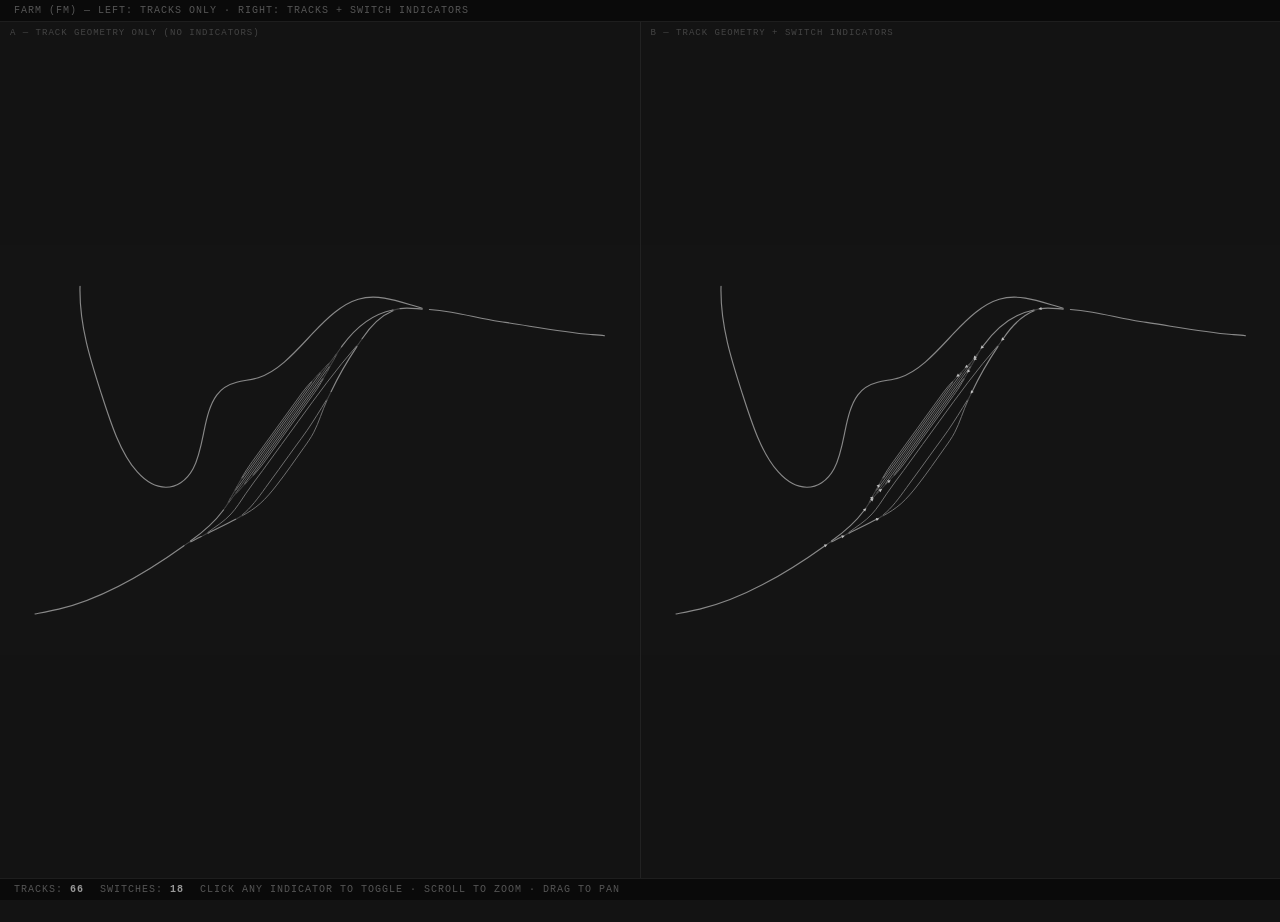
==== commit 6a2127fb: "Farm: two-panel comparison — tracks only vs tracks + switch indicators Panel A (left): Track geometr" ====
--- a/prototype-switches.html
+++ b/prototype-switches.html
@@ -3,130 +3,179 @@
 <head>
 <meta charset="UTF-8">
 <meta name="viewport" content="width=device-width, initial-scale=1.0">
-<title>Farm (FM) — Faithful Geometry + Switch Detection</title>
+<title>Farm (FM) — Track Geometry Verification</title>
 <style>
   *{box-sizing:border-box;margin:0;padding:0}
-  body{background:#131313;overflow:hidden;height:100vh;width:100vw}
-  svg{width:100%;height:100%;display:block;cursor:grab}
-  svg:active{cursor:grabbing}
-  .bar{position:fixed;left:0;right:0;height:22px;background:#0a0a0a;border-bottom:1px solid #1e1e1e;
-    display:flex;align-items:center;padding:0 14px;font:10px Consolas,Monaco,monospace;color:#555;
-    letter-spacing:1px;text-transform:uppercase;z-index:10}
+  body{background:#131313;font-family:Consolas,Monaco,monospace;overflow:hidden;height:100vh}
+  .wrap{display:flex;height:calc(100vh - 44px);margin-top:22px}
+  .panel{flex:1;position:relative;overflow:hidden;border-right:1px solid #222}
+  .panel:last-child{border-right:none}
+  .panel-label{position:absolute;top:6px;left:10px;font-size:9px;color:#444;
+    letter-spacing:1px;text-transform:uppercase;z-index:2}
+  svg{width:100%;height:100%;display:block}
+  .bar{position:fixed;left:0;right:0;height:22px;background:#0a0a0a;
+    border-bottom:1px solid #1e1e1e;display:flex;align-items:center;
+    padding:0 14px;font-size:10px;color:#555;letter-spacing:1px;
+    text-transform:uppercase;z-index:10}
   .bar.bot{top:auto;bottom:0;border-bottom:none;border-top:1px solid #1e1e1e;gap:16px}
   .bar .v{color:#999;font-weight:700}
 </style>
 </head>
 <body>
-<div class="bar" style="top:0">Farm (FM) — Faithful Track Geometry · Switches Detected from Through/Diverge Data</div>
-<svg id="map" xmlns="http://www.w3.org/2000/svg"></svg>
+<div class="bar" style="top:0">Farm (FM) — Left: Tracks Only · Right: Tracks + Switch Indicators</div>
+<div class="wrap">
+  <div class="panel">
+    <div class="panel-label">A — Track Geometry Only (no indicators)</div>
+    <svg id="svgA" xmlns="http://www.w3.org/2000/svg"></svg>
+  </div>
+  <div class="panel">
+    <div class="panel-label">B — Track Geometry + Switch Indicators</div>
+    <svg id="svgB" xmlns="http://www.w3.org/2000/svg"></svg>
+  </div>
+</div>
 <div class="bar bot">
-  <span>SWITCHES: <span class="v" id="nSw">0</span></span>
+  <span>TRACKS: <span class="v">66</span></span>
+  <span>SWITCHES: <span class="v">18</span></span>
+  <span>Click any indicator to toggle · Scroll to zoom · Drag to pan</span>
   <span id="act" class="v"></span>
 </div>
+
 <script>
-const D = {"paths": [{"d": "M 430.0,501.2 C 428.9,502.9 427.7,504.6 426.6,506.2", "name": "[Y]_[FM]_[--]"}, {"d": "M 617.4,226.4 C 558.4,312.9 499.4,399.5 440.3,486.1", "name": "[Y]_[FM]_[--]"}, {"d": "M 631.2,206.2 C 630.0,207.9 628.9,209.6 627.7,211.3", "name": "[Y]_[FM]_[--]"}, {"d": "M 584.3,261.2 C 577.9,268.3 571.9,276.2 566.1,284.5 C 564.6,286.6 563.2,288.7 561.8,290.8 C 546.8,312.9 531.8,334.8 516.8,356.7 C 501.8,378.7 486.9,400.8 471.8,422.7 C 470.4,424.7 469.0,426.8 467.6,429.0 C 461.8,437.5 456.4,446.5 451.4,456.1", "name": "[Y]_[FM]_[B-07-P]"}, {"d": "M 438.6,480.5 C 439.9,478.1 441.1,475.7 442.4,473.3", "name": "[Y]_[FM]_[--]"}, {"d": "M 600.5,243.2 C 598.9,244.9 597.3,246.7 595.7,248.5", "name": "[Y]_[FM]_[--]"}, {"d": "M 584.9,262.7 C 540.7,327.5 496.4,392.4 452.2,457.2", "name": "[Y]_[FM]_[B-06-O]"}, {"d": "M 425.9,504.9 C 427.1,502.6 428.4,500.2 429.6,497.8", "name": "[Y]_[FM]_[--]"}, {"d": "M 616.7,225.1 C 615.1,226.9 613.5,228.7 611.9,230.4", "name": "[Y]_[FM]_[--]"}, {"d": "M 601.1,244.6 C 547.2,323.6 493.3,402.6 439.4,481.7", "name": "[Y]_[FM]_[B-05-O]"}, {"d": "M 606.3,256.4 C 601.3,266.0 595.9,275.0 590.2,283.5 C 588.8,285.6 587.3,287.7 585.9,289.8 C 570.8,311.7 555.9,333.8 540.9,355.7 C 525.9,377.7 510.9,399.6 496.0,421.7 C 494.5,423.8 493.1,425.9 491.7,428.0 C 485.9,436.3 479.8,444.1 473.4,451.3", "name": "[Y]_[FM]_[B-01-S]"}, {"d": "M 457.2,469.3 C 458.8,467.5 460.4,465.8 462.0,464.0", "name": "[Y]_[FM]_[--]"}, {"d": "M 619.1,232.0 C 617.8,234.4 616.6,236.7 615.3,239.1", "name": "[Y]_[FM]_[--]"}, {"d": "M 605.5,255.3 C 561.3,320.1 517.1,384.9 472.8,449.8", "name": "[Y]_[FM]_[B-02-I]"}, {"d": "M 441.0,487.4 C 442.6,485.6 444.2,483.8 445.8,482.1", "name": "[Y]_[FM]_[--]"}, {"d": "M 631.9,207.5 C 630.6,209.9 629.4,212.3 628.1,214.7", "name": "[Y]_[FM]_[--]"}, {"d": "M 618.3,230.8 C 564.4,309.8 510.5,388.8 456.6,467.9", "name": "[Y]_[FM]_[B-03-S]"}, {"d": "M 143.1,68.4 C 142.1,107.1 147.2,145.7 155.2,182.2 C 163.1,218.6 173.8,253.2 184.3,287.9 C 201.8,345.6 220.0,406.1 251.8,443.9 C 267.7,462.8 286.8,475.2 306.4,475.3 C 316.2,475.4 326.0,472.4 335.0,466.1 C 344.0,459.8 352.2,450.2 358.5,437.9 C 369.5,416.4 374.3,388.4 379.4,361.6 C 381.9,348.2 384.7,334.9 388.5,322.3 C 392.3,309.7 397.2,297.9 403.6,288.7 C 414.1,273.7 427.9,266.6 441.6,262.8 C 455.3,259.0 469.2,258.1 482.8,253.6 C 521.5,240.8 554.3,200.3 586.9,163.6 C 613.5,133.5 641.7,104.7 673.4,94.8 C 713.8,82.1 754.9,101.3 795.3,113.0", "name": "Road 86"}, {"d": "M 670.8,190.6 C 653.1,218.8 636.3,248.8 621.7,281.5", "name": "[#] Road 77"}, {"d": "M 57.3,731.6 C 72.3,728.5 87.4,725.6 102.5,721.8 C 185.4,700.8 264.9,651.6 341.1,593.5", "name": "Road 38"}, {"d": "M 439.7,540.1 C 422.3,550.0 404.6,558.6 387.1,568.0", "name": "[#] Road 28"}, {"d": "M 386.8,566.4 C 401.7,554.5 417.5,544.9 431.0,529.2 C 441.1,517.4 449.8,502.6 458.8,488.5 C 469.2,472.2 480.2,456.9 491.1,441.4 C 503.2,424.0 515.1,406.3 527.1,388.7 C 537.8,373.0 548.5,357.4 559.2,341.7 C 595.2,289.1 631.3,236.4 670.1,189.4", "name": "[Y]_[FM]_[A-03-L]"}, {"d": "M 374.0,575.1 C 367.4,578.7 360.8,582.1 354.1,585.5", "name": "[#] Road 27"}, {"d": "M 452.7,532.6 C 464.3,526.0 475.6,518.4 486.2,508.4 C 497.6,497.7 508.0,484.5 518.1,470.8 C 535.9,446.5 552.7,420.5 569.8,395.0 C 576.4,385.1 583.1,375.3 588.7,363.9 C 598.3,344.2 604.5,320.4 613.6,299.8", "name": "[Y]_[FM]_[A-01-L]"}, {"d": "M 452.4,531.0 C 468.9,517.2 482.8,496.4 496.7,476.1 C 505.1,463.8 513.5,451.5 522.0,439.3 C 528.5,429.7 535.0,420.2 541.5,410.6 C 545.3,405.1 549.1,399.5 552.8,394.0 C 560.5,382.7 568.3,371.7 575.8,360.1 C 588.6,340.5 600.6,319.6 612.7,298.8", "name": "[Y]_[FM]_[A-02-S]"}, {"d": "M 680.7,174.9 C 697.3,148.7 717.4,127.9 739.5,118.3", "name": "[#] Road 21"}, {"d": "M 753.1,113.8 C 767.1,111.0 781.2,113.8 795.3,114.7", "name": "Road 20"}, {"d": "M 809.1,115.7 C 823.0,116.6 837.0,118.6 850.9,121.1 C 881.4,126.7 911.7,134.7 942.1,139.8 C 946.0,140.5 949.9,141.1 953.8,141.7 C 1008.0,150.2 1062.1,161.3 1116.4,166.1 C 1125.2,166.9 1134.0,167.5 1142.7,168.7", "name": "Road 15b"}, {"d": "M 641.5,191.1 C 641.9,190.5 642.3,189.8 642.8,189.2 C 669.7,149.9 703.7,123.9 739.4,116.5", "name": "[#] Road 21"}, {"d": "M 416.2,521.4 C 415.8,522.0 415.4,522.6 415.0,523.3 C 397.0,549.4 375.4,567.4 353.7,584.0", "name": "[#] Road 27"}, {"d": "M 442.4,473.3 C 443.5,471.2 450.3,458.2 451.4,456.1", "name": "[track through]"}, {"d": "M 442.4,473.3 C 444.6,469.0 447.5,464.1 452.2,457.2", "name": "[track diverging]"}, {"d": "M 595.7,248.5 C 594.3,250.1 585.7,259.6 584.3,261.2", "name": "[track through]"}, {"d": "M 595.7,248.5 C 592.9,251.7 589.6,255.8 584.9,262.7", "name": "[track diverging]"}, {"d": "M 429.6,497.8 C 430.7,495.6 437.5,482.7 438.6,480.5", "name": "[track through]"}, {"d": "M 429.6,497.8 C 431.9,493.5 434.7,488.5 439.4,481.7", "name": "[track diverging]"}, {"d": "M 611.9,230.4 C 610.5,232.0 601.9,241.6 600.5,243.2", "name": "[track through]"}, {"d": "M 611.9,230.4 C 609.1,233.6 605.8,237.7 601.1,244.6", "name": "[track diverging]"}, {"d": "M 416.2,521.4 C 417.5,519.5 425.3,508.1 426.6,506.2", "name": "[track through]"}, {"d": "M 416.2,521.4 C 418.8,517.6 421.8,512.8 425.9,504.9", "name": "[track diverging]"}, {"d": "M 627.7,211.3 C 626.4,213.2 618.7,224.5 617.4,226.4", "name": "[track through]"}, {"d": "M 627.7,211.3 C 625.1,215.1 621.9,219.3 616.7,225.1", "name": "[track diverging]"}, {"d": "M 462.0,464.0 C 463.4,462.4 472.0,452.9 473.4,451.3", "name": "[track through]"}, {"d": "M 462.0,464.0 C 464.9,460.8 468.2,456.7 472.8,449.8", "name": "[track diverging]"}, {"d": "M 615.3,239.1 C 614.2,241.3 607.5,254.2 606.3,256.4", "name": "[track through]"}, {"d": "M 615.3,239.1 C 613.1,243.5 610.2,248.4 605.5,255.3", "name": "[track diverging]"}, {"d": "M 445.8,482.1 C 447.2,480.5 455.8,470.9 457.2,469.3", "name": "[track through]"}, {"d": "M 445.8,482.1 C 448.6,478.9 451.9,474.7 456.6,467.9", "name": "[track diverging]"}, {"d": "M 628.1,214.7 C 627.0,216.9 620.2,229.8 619.1,232.0", "name": "[track through]"}, {"d": "M 628.1,214.7 C 625.9,219.0 623.0,224.0 618.3,230.8", "name": "[track diverging]"}, {"d": "M 430.0,501.2 C 431.3,499.3 439.0,488.0 440.3,486.1", "name": "[track through]"}, {"d": "M 430.0,501.2 C 432.6,497.4 435.8,493.2 441.0,487.4", "name": "[track diverging]"}, {"d": "M 641.5,191.1 C 640.2,193.0 632.4,204.3 631.2,206.2", "name": "[track through]"}, {"d": "M 641.5,191.1 C 638.9,194.9 636.0,199.7 631.9,207.5", "name": "[track diverging]"}, {"d": "M 439.7,540.1 C 441.3,539.2 451.1,533.6 452.7,532.6", "name": "[track through]"}, {"d": "M 439.7,540.1 C 442.9,538.2 446.8,535.7 452.4,531.0", "name": "[track diverging]"}, {"d": "M 374.0,575.1 C 375.7,574.2 385.5,568.9 387.1,568.0", "name": "[track through]"}, {"d": "M 374.0,575.1 C 377.3,573.3 381.2,570.8 386.8,566.4", "name": "[track diverging]"}, {"d": "M 341.1,593.5 C 342.7,592.3 352.1,585.2 353.7,584.0", "name": "[track through]"}, {"d": "M 341.1,593.5 C 344.3,591.1 348.1,588.6 354.1,585.5", "name": "[track diverging]"}, {"d": "M 621.7,281.5 C 620.7,283.8 614.6,297.5 613.6,299.8", "name": "[track through]"}, {"d": "M 621.7,281.5 C 619.7,286.1 617.1,291.4 612.7,298.8", "name": "[track diverging]"}, {"d": "M 680.7,174.9 C 679.5,176.8 672.0,188.7 670.8,190.6", "name": "[track through]"}, {"d": "M 680.7,174.9 C 678.3,178.8 675.1,183.3 670.1,189.4", "name": "[track diverging]"}, {"d": "M 753.1,113.8 C 751.4,114.1 741.1,116.2 739.4,116.5", "name": "[track through]"}, {"d": "M 753.1,113.8 C 749.7,114.5 745.6,115.7 739.5,118.3", "name": "[track diverging]"}, {"d": "M 809.1,115.7 C 807.3,115.5 797.0,114.8 795.3,114.7", "name": "[track through]"}, {"d": "M 809.1,115.7 C 805.6,115.4 801.5,114.8 795.3,113.0", "name": "[track diverging]"}], "switches": [{"id": 151, "x": 442.4, "y": 473.3, "through_deg": -49.3, "diverge_deg": -44.9}, {"id": 152, "x": 595.7, "y": 248.5, "through_deg": 145.9, "diverge_deg": 141.6}, {"id": 153, "x": 429.6, "y": 497.8, "through_deg": -49.3, "diverge_deg": -44.9}, {"id": 154, "x": 611.9, "y": 230.4, "through_deg": 145.9, "diverge_deg": 141.6}, {"id": 155, "x": 416.2, "y": 521.4, "through_deg": -41.7, "diverge_deg": -46.0}, {"id": 156, "x": 627.7, "y": 211.3, "through_deg": 138.3, "diverge_deg": 142.7}, {"id": 157, "x": 462.0, "y": 464.0, "through_deg": -34.1, "diverge_deg": -38.4}, {"id": 158, "x": 615.3, "y": 239.1, "through_deg": 130.7, "diverge_deg": 135.1}, {"id": 159, "x": 445.8, "y": 482.1, "through_deg": -34.1, "diverge_deg": -38.4}, {"id": 160, "x": 628.1, "y": 214.7, "through_deg": 138.3, "diverge_deg": 142.7}, {"id": 161, "x": 430.0, "y": 501.2, "through_deg": -49.3, "diverge_deg": -44.9}, {"id": 162, "x": 641.5, "y": 191.1, "through_deg": 138.3, "diverge_deg": 134.0}, {"id": 398, "x": 439.7, "y": 540.1, "through_deg": -19.1, "diverge_deg": -23.5}, {"id": 399, "x": 374.0, "y": 575.1, "through_deg": -18.1, "diverge_deg": -22.5}, {"id": 400, "x": 341.1, "y": 593.5, "through_deg": -24.8, "diverge_deg": -20.5}, {"id": 401, "x": 621.7, "y": 281.5, "through_deg": 126.2, "diverge_deg": 130.6}, {"id": 402, "x": 680.7, "y": 174.9, "through_deg": 136.1, "diverge_deg": 140.4}, {"id": 403, "x": 753.1, "y": 113.8, "through_deg": 173.0, "diverge_deg": 168.6}], "svgW": 1200, "svgH": 800};
-const svg = document.getElementById('map');
-svg.setAttribute('viewBox', `0 0 ${D.svgW} ${D.svgH}`);
+const FM = {"tracks": [{"d": "M 504.8,559.7 C 503.4,561.5 502.1,563.3 500.8,565.1", "cat": "connector", "name": "[Y]_[FM]_[--]"}, {"d": "M 720.0,262.3 C 652.2,356.0 584.4,449.6 516.6,543.3", "cat": "connector", "name": "[Y]_[FM]_[--]"}, {"d": "M 735.8,240.5 C 734.5,242.3 733.2,244.1 731.8,245.9", "cat": "connector", "name": "[Y]_[FM]_[--]"}, {"d": "M 682.0,300.0 C 674.6,307.7 667.7,316.1 661.0,325.2 C 659.4,327.4 657.7,329.7 656.1,332.0 C 638.9,355.9 621.7,379.6 604.5,403.3 C 587.2,427.1 570.1,451.0 552.8,474.7 C 551.2,476.9 549.5,479.2 547.9,481.5 C 541.3,490.7 535.1,500.5 529.3,510.8", "cat": "yard", "name": "[Y]_[FM]_[B-07-P]"}, {"d": "M 514.7,537.3 C 516.1,534.7 517.5,532.1 519.0,529.5", "cat": "connector", "name": "[Y]_[FM]_[--]"}, {"d": "M 700.6,280.4 C 698.7,282.4 696.9,284.3 695.1,286.2", "cat": "connector", "name": "[Y]_[FM]_[--]"}, {"d": "M 682.6,301.5 C 631.9,371.7 581.0,441.9 530.2,512.1", "cat": "yard", "name": "[Y]_[FM]_[B-06-O]"}, {"d": "M 500.0,563.7 C 501.4,561.1 502.9,558.5 504.3,555.9", "cat": "connector", "name": "[Y]_[FM]_[--]"}, {"d": "M 719.2,260.9 C 717.4,262.8 715.5,264.7 713.7,266.7", "cat": "connector", "name": "[Y]_[FM]_[--]"}, {"d": "M 701.3,282.0 C 639.4,367.5 577.5,453.0 515.6,538.5", "cat": "yard", "name": "[Y]_[FM]_[B-05-O]"}, {"d": "M 707.3,294.7 C 701.5,305.1 695.3,314.9 688.7,324.1 C 687.1,326.4 685.4,328.7 683.8,330.9 C 666.5,354.6 649.4,378.5 632.1,402.3 C 614.9,426.0 597.7,449.7 580.5,473.6 C 578.9,475.9 577.2,478.2 575.6,480.4 C 568.9,489.4 561.9,497.9 554.6,505.6", "cat": "yard", "name": "[Y]_[FM]_[B-01-S]"}, {"d": "M 536.0,525.2 C 537.8,523.2 539.7,521.3 541.5,519.4", "cat": "connector", "name": "[Y]_[FM]_[--]"}, {"d": "M 721.9,268.3 C 720.5,270.9 719.1,273.5 717.6,276.1", "cat": "connector", "name": "[Y]_[FM]_[--]"}, {"d": "M 706.4,293.5 C 655.5,363.7 604.7,433.9 554.0,504.1", "cat": "yard", "name": "[Y]_[FM]_[B-02-I]"}, {"d": "M 517.4,544.7 C 519.2,542.8 521.1,540.9 522.9,538.9", "cat": "connector", "name": "[Y]_[FM]_[--]"}, {"d": "M 736.6,241.9 C 735.2,244.5 733.7,247.1 732.3,249.7", "cat": "connector", "name": "[Y]_[FM]_[--]"}, {"d": "M 721.0,267.1 C 659.1,352.6 597.2,438.1 535.3,523.6", "cat": "yard", "name": "[Y]_[FM]_[B-03-S]"}, {"d": "M 455.2,630.2 C 472.3,617.4 490.3,606.9 505.9,589.9 C 517.5,577.2 527.5,561.1 537.8,545.9 C 549.8,528.3 562.4,511.7 574.9,494.9 C 588.8,476.1 602.5,457.0 616.3,437.9 C 628.6,421.0 640.9,404.0 653.2,387.1 C 694.5,330.1 735.9,273.1 780.5,222.3", "cat": "yard", "name": "[Y]_[FM]_[A-03-L]"}, {"d": "M 530.8,593.7 C 544.1,586.5 557.2,578.2 569.4,567.4 C 582.4,555.9 594.4,541.6 605.9,526.7 C 626.4,500.5 645.7,472.3 665.3,444.7 C 672.9,434.1 680.6,423.4 687.0,411.1 C 698.1,389.8 705.2,364.0 715.6,341.8", "cat": "yard", "name": "[Y]_[FM]_[A-01-L]"}, {"d": "M 530.4,591.9 C 549.4,577.0 565.4,554.5 581.3,532.5 C 591.0,519.2 600.7,505.9 610.4,492.6 C 617.9,482.3 625.3,472.0 632.8,461.6 C 637.1,455.6 641.5,449.6 645.8,443.6 C 654.7,431.5 663.6,419.5 672.3,407.0 C 686.9,385.8 700.7,363.1 714.6,340.7", "cat": "yard", "name": "[Y]_[FM]_[A-02-S]"}, {"d": "M 519.0,529.5 C 520.3,527.2 528.0,513.2 529.3,510.8", "cat": "through", "name": "[track through]"}, {"d": "M 519.0,529.5 C 521.6,524.8 524.9,519.5 530.2,512.1", "cat": "diverge", "name": "[track diverging]"}, {"d": "M 695.1,286.2 C 693.5,287.9 683.6,298.3 682.0,300.0", "cat": "through", "name": "[track through]"}, {"d": "M 695.1,286.2 C 691.8,289.6 688.0,294.1 682.6,301.5", "cat": "diverge", "name": "[track diverging]"}, {"d": "M 504.3,555.9 C 505.6,553.6 513.4,539.6 514.7,537.3", "cat": "through", "name": "[track through]"}, {"d": "M 504.8,559.7 C 506.2,557.6 515.1,545.3 516.6,543.3", "cat": "through", "name": "[track through]"}, {"d": "M 504.3,555.9 C 506.9,551.3 510.2,545.9 515.6,538.5", "cat": "diverge", "name": "[track diverging]"}, {"d": "M 504.8,559.7 C 507.7,555.6 511.4,551.0 517.4,544.7", "cat": "diverge", "name": "[track diverging]"}, {"d": "M 713.7,266.7 C 712.1,268.4 702.2,278.7 700.6,280.4", "cat": "through", "name": "[track through]"}, {"d": "M 713.7,266.7 C 710.4,270.1 706.6,274.6 701.3,282.0", "cat": "diverge", "name": "[track diverging]"}, {"d": "M 489.0,581.5 C 490.4,579.4 499.3,567.2 500.8,565.1", "cat": "through", "name": "[track through]"}, {"d": "M 489.0,581.5 C 491.9,577.4 495.3,572.2 500.0,563.7", "cat": "diverge", "name": "[track diverging]"}, {"d": "M 731.8,245.9 C 730.4,248.0 721.5,260.3 720.0,262.3", "cat": "through", "name": "[track through]"}, {"d": "M 732.3,249.7 C 731.0,252.0 723.2,266.0 721.9,268.3", "cat": "through", "name": "[track through]"}, {"d": "M 731.8,245.9 C 728.9,250.0 725.1,254.6 719.2,260.9", "cat": "diverge", "name": "[track diverging]"}, {"d": "M 732.3,249.7 C 729.7,254.3 726.4,259.7 721.0,267.1", "cat": "diverge", "name": "[track diverging]"}, {"d": "M 541.5,519.4 C 543.1,517.7 553.0,507.3 554.6,505.6", "cat": "through", "name": "[track through]"}, {"d": "M 541.5,519.4 C 544.8,516.0 548.6,511.5 554.0,504.1", "cat": "diverge", "name": "[track diverging]"}, {"d": "M 717.6,276.1 C 716.3,278.4 708.6,292.4 707.3,294.7", "cat": "through", "name": "[track through]"}, {"d": "M 717.6,276.1 C 715.0,280.8 711.7,286.1 706.4,293.5", "cat": "diverge", "name": "[track diverging]"}, {"d": "M 522.9,538.9 C 524.5,537.2 534.4,526.9 536.0,525.2", "cat": "through", "name": "[track through]"}, {"d": "M 522.9,538.9 C 526.2,535.5 530.0,531.0 535.3,523.6", "cat": "diverge", "name": "[track diverging]"}, {"d": "M 747.6,224.1 C 746.2,226.2 737.3,238.4 735.8,240.5", "cat": "through", "name": "[track through]"}, {"d": "M 747.6,224.1 C 744.7,228.2 741.3,233.4 736.6,241.9", "cat": "diverge", "name": "[track diverging]"}, {"d": "M 515.9,601.7 C 517.7,600.7 529.0,594.7 530.8,593.7", "cat": "through", "name": "[track through]"}, {"d": "M 515.9,601.7 C 519.6,599.7 524.0,596.9 530.4,591.9", "cat": "diverge", "name": "[track diverging]"}, {"d": "M 440.5,639.6 C 442.3,638.7 453.6,632.9 455.5,632.0", "cat": "through", "name": "[track through]"}, {"d": "M 440.5,639.6 C 444.2,637.7 448.7,635.0 455.2,630.2", "cat": "diverge", "name": "[track diverging]"}, {"d": "M 402.7,659.5 C 404.5,658.3 415.3,650.5 417.1,649.2", "cat": "through", "name": "[track through]"}, {"d": "M 402.7,659.5 C 406.3,657.0 410.7,654.2 417.6,650.9", "cat": "diverge", "name": "[track diverging]"}, {"d": "M 725.0,321.9 C 723.8,324.4 716.7,339.3 715.6,341.8", "cat": "through", "name": "[track through]"}, {"d": "M 725.0,321.9 C 722.6,326.9 719.6,332.6 714.6,340.7", "cat": "diverge", "name": "[track diverging]"}, {"d": "M 792.7,206.5 C 791.3,208.7 782.7,221.5 781.3,223.6", "cat": "through", "name": "[track through]"}, {"d": "M 792.7,206.5 C 789.9,210.8 786.3,215.6 780.5,222.3", "cat": "diverge", "name": "[track diverging]"}, {"d": "M 875.9,140.4 C 873.9,140.8 862.1,143.0 860.1,143.4", "cat": "through", "name": "[track through]"}, {"d": "M 875.9,140.4 C 871.9,141.2 867.2,142.5 860.3,145.3", "cat": "diverge", "name": "[track diverging]"}, {"d": "M 175.2,91.4 C 174.1,133.2 180.0,175.0 189.1,214.4 C 198.2,253.9 210.5,291.3 222.5,328.8 C 242.6,391.3 263.6,456.7 300.1,497.6 C 318.3,518.1 340.3,531.5 362.8,531.6 C 374.0,531.7 385.3,528.5 395.6,521.7 C 406.0,514.9 415.4,504.5 422.7,491.1 C 435.3,467.9 440.8,437.6 446.6,408.6 C 449.6,394.1 452.7,379.7 457.1,366.1 C 461.4,352.5 467.1,339.7 474.5,329.7 C 486.5,313.5 502.3,305.8 518.1,301.7 C 533.8,297.5 549.8,296.6 565.4,291.7 C 609.9,277.9 647.5,234.1 684.9,194.3 C 715.5,161.8 747.9,130.6 784.3,119.9 C 830.7,106.2 877.9,126.9 924.3,139.6", "cat": "mainline", "name": "Road 86"}, {"d": "M 781.3,223.6 C 760.9,254.1 741.7,286.5 725.0,321.9", "cat": "mainline", "name": "[#] Road 77"}, {"d": "M 76.6,808.9 C 94.0,805.6 111.3,802.5 128.6,798.4 C 223.9,775.6 315.2,722.4 402.7,659.5", "cat": "mainline", "name": "Road 38"}, {"d": "M 515.9,601.7 C 495.9,612.5 475.6,621.7 455.5,632.0", "cat": "mainline", "name": "[#] Road 28"}, {"d": "M 440.5,639.6 C 432.9,643.5 425.2,647.2 417.6,650.9", "cat": "mainline", "name": "[#] Road 27"}, {"d": "M 792.7,206.5 C 811.7,178.2 834.8,155.7 860.3,145.3", "cat": "mainline", "name": "[#] Road 21"}, {"d": "M 875.9,140.4 C 891.9,137.4 908.1,140.4 924.3,141.5", "cat": "mainline", "name": "Road 20"}, {"d": "M 940.1,142.5 C 956.2,143.5 972.2,145.7 988.2,148.4 C 1023.2,154.4 1057.9,163.1 1093.0,168.6 C 1097.4,169.3 1101.9,170.0 1106.4,170.6 C 1168.6,179.9 1230.7,191.9 1293.1,197.1 C 1303.2,197.9 1313.3,198.6 1323.3,199.9", "cat": "mainline", "name": "Road 15b"}, {"d": "M 747.6,224.1 C 748.1,223.4 748.6,222.8 749.1,222.1 C 780.0,179.6 819.1,151.4 860.1,143.4", "cat": "mainline", "name": "[#] Road 21"}, {"d": "M 489.0,581.5 C 488.5,582.2 488.0,582.8 487.5,583.5 C 466.9,611.8 442.0,631.3 417.1,649.2", "cat": "mainline", "name": "[#] Road 27"}], "switches": [{"id": 151, "x": 519.0, "y": 529.5, "tDeg": -49.3, "dDeg": -44.9}, {"id": 152, "x": 695.1, "y": 286.2, "tDeg": 145.9, "dDeg": 141.6}, {"id": 153, "x": 504.3, "y": 555.9, "tDeg": -41.7, "dDeg": -37.3}, {"id": 154, "x": 713.7, "y": 266.7, "tDeg": 145.9, "dDeg": 141.6}, {"id": 155, "x": 489.0, "y": 581.5, "tDeg": -41.7, "dDeg": -46.0}, {"id": 156, "x": 731.8, "y": 245.9, "tDeg": 130.7, "dDeg": 135.1}, {"id": 157, "x": 541.5, "y": 519.4, "tDeg": -34.1, "dDeg": -38.4}, {"id": 158, "x": 717.6, "y": 276.1, "tDeg": 130.7, "dDeg": 135.1}, {"id": 159, "x": 522.9, "y": 538.9, "tDeg": -34.1, "dDeg": -38.4}, {"id": 160, "x": 732.3, "y": 249.7, "tDeg": 130.7, "dDeg": 135.1}, {"id": 161, "x": 504.8, "y": 559.7, "tDeg": -41.7, "dDeg": -37.3}, {"id": 162, "x": 747.6, "y": 224.1, "tDeg": 138.3, "dDeg": 134.0}, {"id": 398, "x": 515.9, "y": 601.7, "tDeg": -19.1, "dDeg": -23.5}, {"id": 399, "x": 440.5, "y": 639.6, "tDeg": -18.1, "dDeg": -22.5}, {"id": 400, "x": 402.7, "y": 659.5, "tDeg": -24.8, "dDeg": -20.5}, {"id": 401, "x": 725.0, "y": 321.9, "tDeg": 126.2, "dDeg": 130.6}, {"id": 402, "x": 792.7, "y": 206.5, "tDeg": 136.1, "dDeg": 140.4}, {"id": 403, "x": 875.9, "y": 140.4, "tDeg": 173.0, "dDeg": 168.6}], "w": 1400, "h": 900};
 
-const ACTIVE = '#a0a0a0';
-const INACTIVE = '#282828';
-const ease = t => 1 - Math.pow(1-t, 3);
+// Track visual style by category
+const STYLE = {
+  mainline:  { stroke: '#888', width: 2.5 },
+  yard:      { stroke: '#777', width: 2 },
+  connector: { stroke: '#666', width: 1.8 },
+  through:   { stroke: '#555', width: 1.5 },
+  diverge:   { stroke: '#444', width: 1.5 },
+};
 
-// --- Render tracks ---
-D.paths.forEach(t => {
-  const p = document.createElementNS('http://www.w3.org/2000/svg', 'path');
-  p.setAttribute('d', t.d);
-  p.setAttribute('stroke', ACTIVE);
-  p.setAttribute('stroke-width', '2');
-  p.setAttribute('fill', 'none');
-  p.setAttribute('stroke-linecap', 'round');
-  p.setAttribute('stroke-linejoin', 'round');
-  svg.appendChild(p);
-});
+// ================================================================
+// Render tracks into an SVG element
+// ================================================================
+function renderTracks(svgEl) {
+  svgEl.setAttribute('viewBox', `0 0 ${FM.w} ${FM.h}`);
+  // Background
+  const bg = document.createElementNS('http://www.w3.org/2000/svg', 'rect');
+  bg.setAttribute('width', FM.w); bg.setAttribute('height', FM.h);
+  bg.setAttribute('fill', '#141414');
+  svgEl.appendChild(bg);
 
-// --- Render switches ---
-// Each switch gets ONE small triangle at the exact turnout point.
-// Triangle points along the THROUGH direction by default (state=0).
-// Click to toggle to DIVERGE direction (state=1).
-// Active route stays bright, inactive route dims.
-// Triangle is SMALL relative to tracks — just an indicator, not covering geometry.
+  FM.tracks.forEach(t => {
+    const s = STYLE[t.cat] || { stroke: '#555', width: 1.5 };
+    const p = document.createElementNS('http://www.w3.org/2000/svg', 'path');
+    p.setAttribute('d', t.d);
+    p.setAttribute('stroke', s.stroke);
+    p.setAttribute('stroke-width', s.width);
+    p.setAttribute('fill', 'none');
+    p.setAttribute('stroke-linecap', 'round');
+    p.setAttribute('stroke-linejoin', 'round');
+    svgEl.appendChild(p);
+  });
+}
 
-const TL = 7;   // triangle tip length from center
-const TW = 4.5; // triangle half-width at base
+// ================================================================
+// Render switch indicators into an SVG element
+// ================================================================
+function renderSwitches(svgEl) {
+  const TL = 6;   // tip distance from center
+  const TW = 3.5; // half-width at base
+  const ease = t => 1 - Math.pow(1-t, 3);
+  const actEl = document.getElementById('act');
 
-const switches = D.switches.map(s => {
-  const g = document.createElementNS('http://www.w3.org/2000/svg', 'g');
-  // Initial rotation: through direction
-  g.setAttribute('transform', `rotate(${s.through_deg}, ${s.x}, ${s.y})`);
-  g.style.cursor = 'pointer';
+  FM.switches.forEach(sw => {
+    const g = document.createElementNS('http://www.w3.org/2000/svg', 'g');
+    g.setAttribute('transform', `rotate(${sw.tDeg}, ${sw.x}, ${sw.y})`);
+    g.style.cursor = 'pointer';
 
-  const poly = document.createElementNS('http://www.w3.org/2000/svg', 'polygon');
-  // Small arrowhead: tip points along the selected route direction
-  poly.setAttribute('points',
-    `${s.x+TL},${s.y} ${s.x-TL*0.15},${s.y-TW} ${s.x-TL*0.15},${s.y+TW}`);
-  poly.setAttribute('fill', '#c8c8c8');
-  poly.style.transition = 'fill 120ms';
-  g.appendChild(poly);
+    // Small filled triangle
+    const poly = document.createElementNS('http://www.w3.org/2000/svg', 'polygon');
+    poly.setAttribute('points',
+      `${sw.x+TL},${sw.y} ${sw.x-TL*0.15},${sw.y-TW} ${sw.x-TL*0.15},${sw.y+TW}`);
+    poly.setAttribute('fill', '#c0c0c0');
+    poly.style.transition = 'fill 120ms';
+    g.appendChild(poly);
 
-  g.addEventListener('mouseenter', () => poly.setAttribute('fill', '#fff'));
-  g.addEventListener('mouseleave', () => poly.setAttribute('fill', '#c8c8c8'));
+    // Hover
+    g.addEventListener('mouseenter', () => poly.setAttribute('fill', '#eee'));
+    g.addEventListener('mouseleave', () => poly.setAttribute('fill', '#c0c0c0'));
 
-  svg.appendChild(g);
+    svgEl.appendChild(g);
 
-  return { ...s, el: g, state: 0, animating: false };
-});
+    // State
+    let state = 0;
+    let animating = false;
 
-document.getElementById('nSw').textContent = switches.length;
-const actEl = document.getElementById('act');
+    g.addEventListener('click', () => {
+      if (animating) return;
+      animating = true;
+      const from = state === 0 ? sw.tDeg : sw.dDeg;
+      const to = state === 0 ? sw.dDeg : sw.tDeg;
+      state = 1 - state;
+      const t0 = performance.now();
+      actEl.textContent = `J-${sw.id} → ${state === 0 ? 'THROUGH' : 'DIVERGE'}`;
+      (function frame(now) {
+        const r = Math.min((now - t0) / 300, 1);
+        const a = from + (to - from) * ease(r);
+        g.setAttribute('transform', `rotate(${a}, ${sw.x}, ${sw.y})`);
+        if (r < 1) requestAnimationFrame(frame);
+        else { g.setAttribute('transform', `rotate(${to}, ${sw.x}, ${sw.y})`); animating = false; }
+      })(performance.now());
+    });
+  });
+}
 
-// --- Click to toggle ---
-switches.forEach(sw => {
-  sw.el.addEventListener('click', () => {
-    if (sw.animating) return;
-    sw.animating = true;
-    const from = sw.state === 0 ? sw.through_deg : sw.diverge_deg;
-    const to = sw.state === 0 ? sw.diverge_deg : sw.through_deg;
-    sw.state = 1 - sw.state;
-    const t0 = performance.now();
-    actEl.textContent = `J-${sw.id} → ${sw.state === 0 ? 'THROUGH' : 'DIVERGE'}`;
-    (function frame(now) {
-      const r = Math.min((now - t0) / 300, 1);
-      const a = from + (to - from) * ease(r);
-      sw.el.setAttribute('transform', `rotate(${a}, ${sw.x}, ${sw.y})`);
-      if (r < 1) requestAnimationFrame(frame);
-      else { sw.el.setAttribute('transform', `rotate(${to}, ${sw.x}, ${sw.y})`); sw.animating = false; }
-    })(performance.now());
+// ================================================================
+// Pan & zoom for both panels (synchronized)
+// ================================================================
+const svgA = document.getElementById('svgA');
+const svgB = document.getElementById('svgB');
+
+renderTracks(svgA);
+renderTracks(svgB);
+renderSwitches(svgB); // Only panel B gets indicators
+
+let vb = {x: 0, y: 0, w: FM.w, h: FM.h};
+function setVB() {
+  const v = `${vb.x} ${vb.y} ${vb.w} ${vb.h}`;
+  svgA.setAttribute('viewBox', v);
+  svgB.setAttribute('viewBox', v);
+}
+
+let pan = false, ps = {x:0, y:0}, panSvg = null;
+
+document.querySelectorAll('svg').forEach(s => {
+  s.addEventListener('mousedown', e => {
+    if (e.target.closest('g')) return;
+    pan = true; ps = {x: e.clientX, y: e.clientY}; panSvg = s;
   });
 });
 
-// --- Pan & Zoom ---
-let vb = {x:0, y:0, w:D.svgW, h:D.svgH};
-let pan = false, ps = {x:0, y:0};
-function setVB() { svg.setAttribute('viewBox', `${vb.x} ${vb.y} ${vb.w} ${vb.h}`); }
-svg.addEventListener('mousedown', e => {
-  if (e.target.closest('g')) return;
-  pan = true; ps = {x: e.clientX, y: e.clientY};
-});
 window.addEventListener('mousemove', e => {
   if (!pan) return;
-  vb.x -= (e.clientX - ps.x) * vb.w / svg.clientWidth;
-  vb.y -= (e.clientY - ps.y) * vb.h / svg.clientHeight;
+  const r = panSvg.getBoundingClientRect();
+  vb.x -= (e.clientX - ps.x) * vb.w / r.width;
+  vb.y -= (e.clientY - ps.y) * vb.h / r.height;
   ps = {x: e.clientX, y: e.clientY};
   setVB();
 });
 window.addEventListener('mouseup', () => pan = false);
-svg.addEventListener('wheel', e => {
-  e.preventDefault();
-  const f = e.deltaY > 0 ? 1.1 : 0.9;
-  const r = svg.getBoundingClientRect();
-  const mx = (e.clientX - r.left) / r.width;
-  const my = (e.clientY - r.top) / r.height;
-  const nw = vb.w * f, nh = vb.h * f;
-  vb.x += (vb.w - nw) * mx;
-  vb.y += (vb.h - nh) * my;
-  vb.w = nw; vb.h = nh;
-  setVB();
-}, {passive: false});
+
+document.querySelectorAll('svg').forEach(s => {
+  s.addEventListener('wheel', e => {
+    e.preventDefault();
+    const f = e.deltaY > 0 ? 1.1 : 0.9;
+    const r = s.getBoundingClientRect();
+    const mx = (e.clientX - r.left) / r.width;
+    const my = (e.clientY - r.top) / r.height;
+    vb.w *= f; vb.h *= f;
+    vb.x += vb.w * (1 - f) * mx / f;
+    vb.y += vb.h * (1 - f) * my / f;
+    setVB();
+  }, {passive: false});
+});
 </script>
 </body>
 </html>
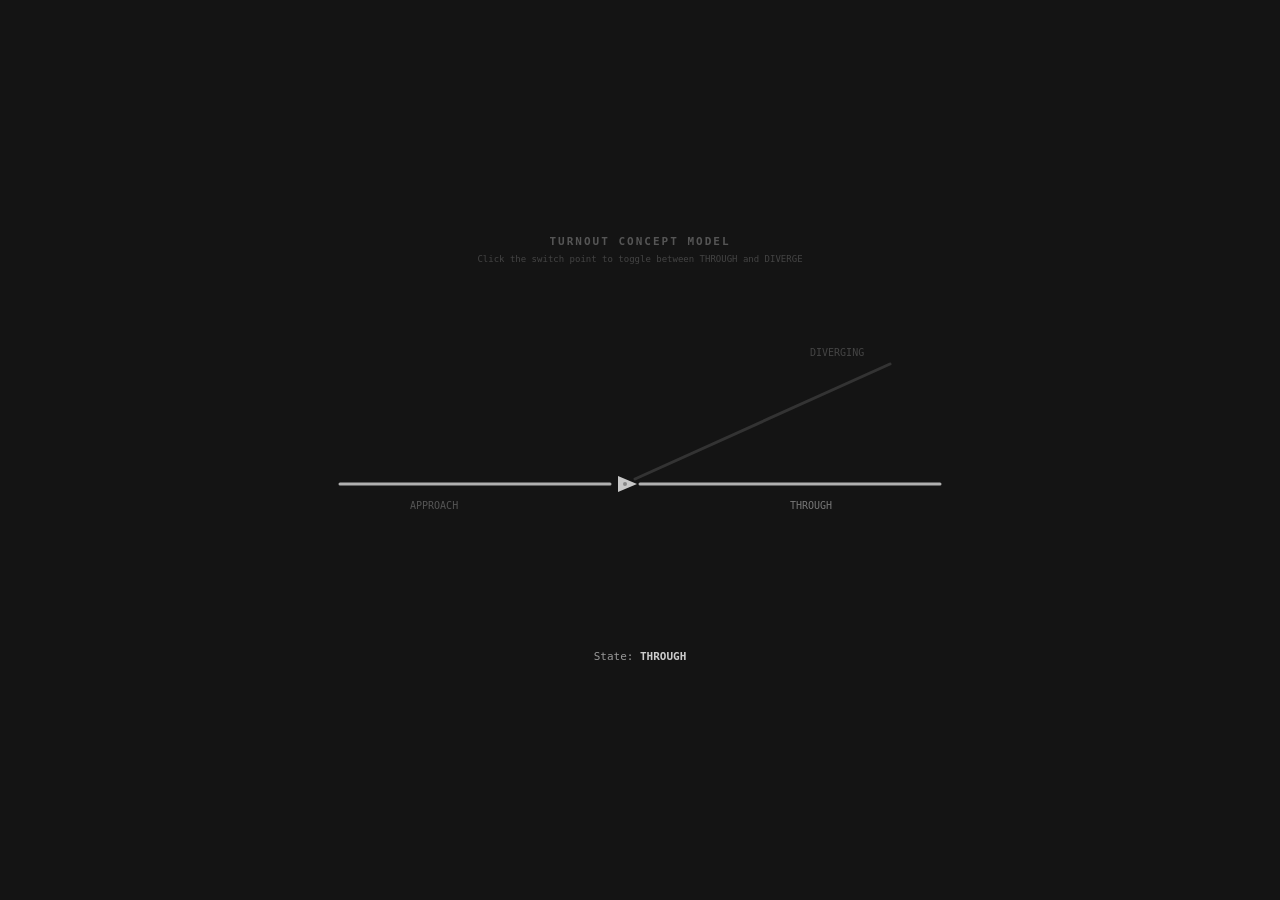
==== commit 44c6e246: "Rebuild turnout model from scratch — single correct concept One turnout. Three tracks. One switch po" ====
--- a/prototype-switches.html
+++ b/prototype-switches.html
@@ -3,179 +3,171 @@
 <head>
 <meta charset="UTF-8">
 <meta name="viewport" content="width=device-width, initial-scale=1.0">
-<title>Farm (FM) — Track Geometry Verification</title>
+<title>Turnout Concept Model</title>
 <style>
-  *{box-sizing:border-box;margin:0;padding:0}
-  body{background:#131313;font-family:Consolas,Monaco,monospace;overflow:hidden;height:100vh}
-  .wrap{display:flex;height:calc(100vh - 44px);margin-top:22px}
-  .panel{flex:1;position:relative;overflow:hidden;border-right:1px solid #222}
-  .panel:last-child{border-right:none}
-  .panel-label{position:absolute;top:6px;left:10px;font-size:9px;color:#444;
-    letter-spacing:1px;text-transform:uppercase;z-index:2}
-  svg{width:100%;height:100%;display:block}
-  .bar{position:fixed;left:0;right:0;height:22px;background:#0a0a0a;
-    border-bottom:1px solid #1e1e1e;display:flex;align-items:center;
-    padding:0 14px;font-size:10px;color:#555;letter-spacing:1px;
-    text-transform:uppercase;z-index:10}
-  .bar.bot{top:auto;bottom:0;border-bottom:none;border-top:1px solid #1e1e1e;gap:16px}
-  .bar .v{color:#999;font-weight:700}
+  * { box-sizing: border-box; margin: 0; padding: 0; }
+  body {
+    background: #141414;
+    display: flex;
+    flex-direction: column;
+    align-items: center;
+    justify-content: center;
+    height: 100vh;
+    font-family: 'Consolas', 'Monaco', monospace;
+    color: #888;
+  }
+  h1 { font-size: 11px; color: #555; letter-spacing: 2px; text-transform: uppercase; margin-bottom: 6px; }
+  .hint { font-size: 9px; color: #444; margin-bottom: 20px; }
+  svg { display: block; }
+  .state { font-size: 11px; color: #999; margin-top: 16px; height: 16px; }
+  .state b { color: #ccc; }
 </style>
 </head>
 <body>
-<div class="bar" style="top:0">Farm (FM) — Left: Tracks Only · Right: Tracks + Switch Indicators</div>
-<div class="wrap">
-  <div class="panel">
-    <div class="panel-label">A — Track Geometry Only (no indicators)</div>
-    <svg id="svgA" xmlns="http://www.w3.org/2000/svg"></svg>
-  </div>
-  <div class="panel">
-    <div class="panel-label">B — Track Geometry + Switch Indicators</div>
-    <svg id="svgB" xmlns="http://www.w3.org/2000/svg"></svg>
-  </div>
-</div>
-<div class="bar bot">
-  <span>TRACKS: <span class="v">66</span></span>
-  <span>SWITCHES: <span class="v">18</span></span>
-  <span>Click any indicator to toggle · Scroll to zoom · Drag to pan</span>
-  <span id="act" class="v"></span>
-</div>
+
+<h1>Turnout Concept Model</h1>
+<p class="hint">Click the switch point to toggle between THROUGH and DIVERGE</p>
+
+<svg id="turnout" width="700" height="350" viewBox="0 0 700 350" xmlns="http://www.w3.org/2000/svg">
+  <rect width="700" height="350" fill="#141414"/>
+
+  <!--
+    A railway turnout has THREE tracks meeting at ONE point:
+
+    1. APPROACH — the track the train arrives on
+    2. THROUGH — the straight-ahead continuation
+    3. DIVERGING — the branching route
+
+    The switch point (●) is where these three meet.
+    The triangle indicator sits AT this point.
+
+    When set to THROUGH:
+      approach + through = ACTIVE (bright)
+      diverging = INACTIVE (dim)
+      triangle points along through direction
+
+    When set to DIVERGE:
+      approach + diverging = ACTIVE (bright)
+      through = INACTIVE (dim)
+      triangle points along diverging direction
+
+    The triangle is PART OF the switch point.
+    It does NOT float on a track.
+    It does NOT mark a node.
+    It indicates WHICH of the two exits is currently selected.
+  -->
+
+  <!-- APPROACH TRACK: comes from the left, always active -->
+  <line id="approach" x1="50" y1="200" x2="320" y2="200"
+        stroke="#b0b0b0" stroke-width="3" stroke-linecap="round"/>
+
+  <!-- THROUGH TRACK: continues straight right from the switch point -->
+  <line id="through" x1="350" y1="200" x2="650" y2="200"
+        stroke="#b0b0b0" stroke-width="3" stroke-linecap="round"/>
+
+  <!-- DIVERGING TRACK: branches up-right from the switch point -->
+  <line id="diverge" x1="345" y1="195" x2="600" y2="80"
+        stroke="#333" stroke-width="3" stroke-linecap="round"/>
+
+  <!--
+    SWITCH POINT: the exact location where approach meets the two routes.
+    This is where the triangle sits.
+    The triangle IS the switch indicator — it shows which route is selected.
+  -->
+
+  <!-- Triangle indicator at the switch point -->
+  <!-- It sits right at the junction of the three tracks -->
+  <!-- Currently pointing RIGHT (along the through route) -->
+  <g id="indicator" style="cursor:pointer" transform="rotate(0, 335, 200)">
+    <!-- Small solid triangle — tip points along selected route -->
+    <polygon id="tri" points="347,200 328,192 328,208" fill="#c8c8c8"/>
+  </g>
+
+  <!-- Labels -->
+  <text x="120" y="225" fill="#555" font-size="10" font-family="Consolas,Monaco,monospace">APPROACH</text>
+  <text id="lbl-through" x="500" y="225" fill="#777" font-size="10" font-family="Consolas,Monaco,monospace">THROUGH</text>
+  <text id="lbl-diverge" x="520" y="72" fill="#444" font-size="10" font-family="Consolas,Monaco,monospace">DIVERGING</text>
+
+  <!-- Switch point dot (the physical pivot) -->
+  <circle cx="335" cy="200" r="2" fill="#888" id="pivot"/>
+</svg>
+
+<div class="state" id="stateLabel">State: <b>THROUGH</b></div>
 
 <script>
-const FM = {"tracks": [{"d": "M 504.8,559.7 C 503.4,561.5 502.1,563.3 500.8,565.1", "cat": "connector", "name": "[Y]_[FM]_[--]"}, {"d": "M 720.0,262.3 C 652.2,356.0 584.4,449.6 516.6,543.3", "cat": "connector", "name": "[Y]_[FM]_[--]"}, {"d": "M 735.8,240.5 C 734.5,242.3 733.2,244.1 731.8,245.9", "cat": "connector", "name": "[Y]_[FM]_[--]"}, {"d": "M 682.0,300.0 C 674.6,307.7 667.7,316.1 661.0,325.2 C 659.4,327.4 657.7,329.7 656.1,332.0 C 638.9,355.9 621.7,379.6 604.5,403.3 C 587.2,427.1 570.1,451.0 552.8,474.7 C 551.2,476.9 549.5,479.2 547.9,481.5 C 541.3,490.7 535.1,500.5 529.3,510.8", "cat": "yard", "name": "[Y]_[FM]_[B-07-P]"}, {"d": "M 514.7,537.3 C 516.1,534.7 517.5,532.1 519.0,529.5", "cat": "connector", "name": "[Y]_[FM]_[--]"}, {"d": "M 700.6,280.4 C 698.7,282.4 696.9,284.3 695.1,286.2", "cat": "connector", "name": "[Y]_[FM]_[--]"}, {"d": "M 682.6,301.5 C 631.9,371.7 581.0,441.9 530.2,512.1", "cat": "yard", "name": "[Y]_[FM]_[B-06-O]"}, {"d": "M 500.0,563.7 C 501.4,561.1 502.9,558.5 504.3,555.9", "cat": "connector", "name": "[Y]_[FM]_[--]"}, {"d": "M 719.2,260.9 C 717.4,262.8 715.5,264.7 713.7,266.7", "cat": "connector", "name": "[Y]_[FM]_[--]"}, {"d": "M 701.3,282.0 C 639.4,367.5 577.5,453.0 515.6,538.5", "cat": "yard", "name": "[Y]_[FM]_[B-05-O]"}, {"d": "M 707.3,294.7 C 701.5,305.1 695.3,314.9 688.7,324.1 C 687.1,326.4 685.4,328.7 683.8,330.9 C 666.5,354.6 649.4,378.5 632.1,402.3 C 614.9,426.0 597.7,449.7 580.5,473.6 C 578.9,475.9 577.2,478.2 575.6,480.4 C 568.9,489.4 561.9,497.9 554.6,505.6", "cat": "yard", "name": "[Y]_[FM]_[B-01-S]"}, {"d": "M 536.0,525.2 C 537.8,523.2 539.7,521.3 541.5,519.4", "cat": "connector", "name": "[Y]_[FM]_[--]"}, {"d": "M 721.9,268.3 C 720.5,270.9 719.1,273.5 717.6,276.1", "cat": "connector", "name": "[Y]_[FM]_[--]"}, {"d": "M 706.4,293.5 C 655.5,363.7 604.7,433.9 554.0,504.1", "cat": "yard", "name": "[Y]_[FM]_[B-02-I]"}, {"d": "M 517.4,544.7 C 519.2,542.8 521.1,540.9 522.9,538.9", "cat": "connector", "name": "[Y]_[FM]_[--]"}, {"d": "M 736.6,241.9 C 735.2,244.5 733.7,247.1 732.3,249.7", "cat": "connector", "name": "[Y]_[FM]_[--]"}, {"d": "M 721.0,267.1 C 659.1,352.6 597.2,438.1 535.3,523.6", "cat": "yard", "name": "[Y]_[FM]_[B-03-S]"}, {"d": "M 455.2,630.2 C 472.3,617.4 490.3,606.9 505.9,589.9 C 517.5,577.2 527.5,561.1 537.8,545.9 C 549.8,528.3 562.4,511.7 574.9,494.9 C 588.8,476.1 602.5,457.0 616.3,437.9 C 628.6,421.0 640.9,404.0 653.2,387.1 C 694.5,330.1 735.9,273.1 780.5,222.3", "cat": "yard", "name": "[Y]_[FM]_[A-03-L]"}, {"d": "M 530.8,593.7 C 544.1,586.5 557.2,578.2 569.4,567.4 C 582.4,555.9 594.4,541.6 605.9,526.7 C 626.4,500.5 645.7,472.3 665.3,444.7 C 672.9,434.1 680.6,423.4 687.0,411.1 C 698.1,389.8 705.2,364.0 715.6,341.8", "cat": "yard", "name": "[Y]_[FM]_[A-01-L]"}, {"d": "M 530.4,591.9 C 549.4,577.0 565.4,554.5 581.3,532.5 C 591.0,519.2 600.7,505.9 610.4,492.6 C 617.9,482.3 625.3,472.0 632.8,461.6 C 637.1,455.6 641.5,449.6 645.8,443.6 C 654.7,431.5 663.6,419.5 672.3,407.0 C 686.9,385.8 700.7,363.1 714.6,340.7", "cat": "yard", "name": "[Y]_[FM]_[A-02-S]"}, {"d": "M 519.0,529.5 C 520.3,527.2 528.0,513.2 529.3,510.8", "cat": "through", "name": "[track through]"}, {"d": "M 519.0,529.5 C 521.6,524.8 524.9,519.5 530.2,512.1", "cat": "diverge", "name": "[track diverging]"}, {"d": "M 695.1,286.2 C 693.5,287.9 683.6,298.3 682.0,300.0", "cat": "through", "name": "[track through]"}, {"d": "M 695.1,286.2 C 691.8,289.6 688.0,294.1 682.6,301.5", "cat": "diverge", "name": "[track diverging]"}, {"d": "M 504.3,555.9 C 505.6,553.6 513.4,539.6 514.7,537.3", "cat": "through", "name": "[track through]"}, {"d": "M 504.8,559.7 C 506.2,557.6 515.1,545.3 516.6,543.3", "cat": "through", "name": "[track through]"}, {"d": "M 504.3,555.9 C 506.9,551.3 510.2,545.9 515.6,538.5", "cat": "diverge", "name": "[track diverging]"}, {"d": "M 504.8,559.7 C 507.7,555.6 511.4,551.0 517.4,544.7", "cat": "diverge", "name": "[track diverging]"}, {"d": "M 713.7,266.7 C 712.1,268.4 702.2,278.7 700.6,280.4", "cat": "through", "name": "[track through]"}, {"d": "M 713.7,266.7 C 710.4,270.1 706.6,274.6 701.3,282.0", "cat": "diverge", "name": "[track diverging]"}, {"d": "M 489.0,581.5 C 490.4,579.4 499.3,567.2 500.8,565.1", "cat": "through", "name": "[track through]"}, {"d": "M 489.0,581.5 C 491.9,577.4 495.3,572.2 500.0,563.7", "cat": "diverge", "name": "[track diverging]"}, {"d": "M 731.8,245.9 C 730.4,248.0 721.5,260.3 720.0,262.3", "cat": "through", "name": "[track through]"}, {"d": "M 732.3,249.7 C 731.0,252.0 723.2,266.0 721.9,268.3", "cat": "through", "name": "[track through]"}, {"d": "M 731.8,245.9 C 728.9,250.0 725.1,254.6 719.2,260.9", "cat": "diverge", "name": "[track diverging]"}, {"d": "M 732.3,249.7 C 729.7,254.3 726.4,259.7 721.0,267.1", "cat": "diverge", "name": "[track diverging]"}, {"d": "M 541.5,519.4 C 543.1,517.7 553.0,507.3 554.6,505.6", "cat": "through", "name": "[track through]"}, {"d": "M 541.5,519.4 C 544.8,516.0 548.6,511.5 554.0,504.1", "cat": "diverge", "name": "[track diverging]"}, {"d": "M 717.6,276.1 C 716.3,278.4 708.6,292.4 707.3,294.7", "cat": "through", "name": "[track through]"}, {"d": "M 717.6,276.1 C 715.0,280.8 711.7,286.1 706.4,293.5", "cat": "diverge", "name": "[track diverging]"}, {"d": "M 522.9,538.9 C 524.5,537.2 534.4,526.9 536.0,525.2", "cat": "through", "name": "[track through]"}, {"d": "M 522.9,538.9 C 526.2,535.5 530.0,531.0 535.3,523.6", "cat": "diverge", "name": "[track diverging]"}, {"d": "M 747.6,224.1 C 746.2,226.2 737.3,238.4 735.8,240.5", "cat": "through", "name": "[track through]"}, {"d": "M 747.6,224.1 C 744.7,228.2 741.3,233.4 736.6,241.9", "cat": "diverge", "name": "[track diverging]"}, {"d": "M 515.9,601.7 C 517.7,600.7 529.0,594.7 530.8,593.7", "cat": "through", "name": "[track through]"}, {"d": "M 515.9,601.7 C 519.6,599.7 524.0,596.9 530.4,591.9", "cat": "diverge", "name": "[track diverging]"}, {"d": "M 440.5,639.6 C 442.3,638.7 453.6,632.9 455.5,632.0", "cat": "through", "name": "[track through]"}, {"d": "M 440.5,639.6 C 444.2,637.7 448.7,635.0 455.2,630.2", "cat": "diverge", "name": "[track diverging]"}, {"d": "M 402.7,659.5 C 404.5,658.3 415.3,650.5 417.1,649.2", "cat": "through", "name": "[track through]"}, {"d": "M 402.7,659.5 C 406.3,657.0 410.7,654.2 417.6,650.9", "cat": "diverge", "name": "[track diverging]"}, {"d": "M 725.0,321.9 C 723.8,324.4 716.7,339.3 715.6,341.8", "cat": "through", "name": "[track through]"}, {"d": "M 725.0,321.9 C 722.6,326.9 719.6,332.6 714.6,340.7", "cat": "diverge", "name": "[track diverging]"}, {"d": "M 792.7,206.5 C 791.3,208.7 782.7,221.5 781.3,223.6", "cat": "through", "name": "[track through]"}, {"d": "M 792.7,206.5 C 789.9,210.8 786.3,215.6 780.5,222.3", "cat": "diverge", "name": "[track diverging]"}, {"d": "M 875.9,140.4 C 873.9,140.8 862.1,143.0 860.1,143.4", "cat": "through", "name": "[track through]"}, {"d": "M 875.9,140.4 C 871.9,141.2 867.2,142.5 860.3,145.3", "cat": "diverge", "name": "[track diverging]"}, {"d": "M 175.2,91.4 C 174.1,133.2 180.0,175.0 189.1,214.4 C 198.2,253.9 210.5,291.3 222.5,328.8 C 242.6,391.3 263.6,456.7 300.1,497.6 C 318.3,518.1 340.3,531.5 362.8,531.6 C 374.0,531.7 385.3,528.5 395.6,521.7 C 406.0,514.9 415.4,504.5 422.7,491.1 C 435.3,467.9 440.8,437.6 446.6,408.6 C 449.6,394.1 452.7,379.7 457.1,366.1 C 461.4,352.5 467.1,339.7 474.5,329.7 C 486.5,313.5 502.3,305.8 518.1,301.7 C 533.8,297.5 549.8,296.6 565.4,291.7 C 609.9,277.9 647.5,234.1 684.9,194.3 C 715.5,161.8 747.9,130.6 784.3,119.9 C 830.7,106.2 877.9,126.9 924.3,139.6", "cat": "mainline", "name": "Road 86"}, {"d": "M 781.3,223.6 C 760.9,254.1 741.7,286.5 725.0,321.9", "cat": "mainline", "name": "[#] Road 77"}, {"d": "M 76.6,808.9 C 94.0,805.6 111.3,802.5 128.6,798.4 C 223.9,775.6 315.2,722.4 402.7,659.5", "cat": "mainline", "name": "Road 38"}, {"d": "M 515.9,601.7 C 495.9,612.5 475.6,621.7 455.5,632.0", "cat": "mainline", "name": "[#] Road 28"}, {"d": "M 440.5,639.6 C 432.9,643.5 425.2,647.2 417.6,650.9", "cat": "mainline", "name": "[#] Road 27"}, {"d": "M 792.7,206.5 C 811.7,178.2 834.8,155.7 860.3,145.3", "cat": "mainline", "name": "[#] Road 21"}, {"d": "M 875.9,140.4 C 891.9,137.4 908.1,140.4 924.3,141.5", "cat": "mainline", "name": "Road 20"}, {"d": "M 940.1,142.5 C 956.2,143.5 972.2,145.7 988.2,148.4 C 1023.2,154.4 1057.9,163.1 1093.0,168.6 C 1097.4,169.3 1101.9,170.0 1106.4,170.6 C 1168.6,179.9 1230.7,191.9 1293.1,197.1 C 1303.2,197.9 1313.3,198.6 1323.3,199.9", "cat": "mainline", "name": "Road 15b"}, {"d": "M 747.6,224.1 C 748.1,223.4 748.6,222.8 749.1,222.1 C 780.0,179.6 819.1,151.4 860.1,143.4", "cat": "mainline", "name": "[#] Road 21"}, {"d": "M 489.0,581.5 C 488.5,582.2 488.0,582.8 487.5,583.5 C 466.9,611.8 442.0,631.3 417.1,649.2", "cat": "mainline", "name": "[#] Road 27"}], "switches": [{"id": 151, "x": 519.0, "y": 529.5, "tDeg": -49.3, "dDeg": -44.9}, {"id": 152, "x": 695.1, "y": 286.2, "tDeg": 145.9, "dDeg": 141.6}, {"id": 153, "x": 504.3, "y": 555.9, "tDeg": -41.7, "dDeg": -37.3}, {"id": 154, "x": 713.7, "y": 266.7, "tDeg": 145.9, "dDeg": 141.6}, {"id": 155, "x": 489.0, "y": 581.5, "tDeg": -41.7, "dDeg": -46.0}, {"id": 156, "x": 731.8, "y": 245.9, "tDeg": 130.7, "dDeg": 135.1}, {"id": 157, "x": 541.5, "y": 519.4, "tDeg": -34.1, "dDeg": -38.4}, {"id": 158, "x": 717.6, "y": 276.1, "tDeg": 130.7, "dDeg": 135.1}, {"id": 159, "x": 522.9, "y": 538.9, "tDeg": -34.1, "dDeg": -38.4}, {"id": 160, "x": 732.3, "y": 249.7, "tDeg": 130.7, "dDeg": 135.1}, {"id": 161, "x": 504.8, "y": 559.7, "tDeg": -41.7, "dDeg": -37.3}, {"id": 162, "x": 747.6, "y": 224.1, "tDeg": 138.3, "dDeg": 134.0}, {"id": 398, "x": 515.9, "y": 601.7, "tDeg": -19.1, "dDeg": -23.5}, {"id": 399, "x": 440.5, "y": 639.6, "tDeg": -18.1, "dDeg": -22.5}, {"id": 400, "x": 402.7, "y": 659.5, "tDeg": -24.8, "dDeg": -20.5}, {"id": 401, "x": 725.0, "y": 321.9, "tDeg": 126.2, "dDeg": 130.6}, {"id": 402, "x": 792.7, "y": 206.5, "tDeg": 136.1, "dDeg": 140.4}, {"id": 403, "x": 875.9, "y": 140.4, "tDeg": 173.0, "dDeg": 168.6}], "w": 1400, "h": 900};
+const indicator = document.getElementById('indicator');
+const throughLine = document.getElementById('through');
+const divergeLine = document.getElementById('diverge');
+const lblThrough = document.getElementById('lbl-through');
+const lblDiverge = document.getElementById('lbl-diverge');
+const stateLabel = document.getElementById('stateLabel');
+const pivot = document.getElementById('pivot');
 
-// Track visual style by category
-const STYLE = {
-  mainline:  { stroke: '#888', width: 2.5 },
-  yard:      { stroke: '#777', width: 2 },
-  connector: { stroke: '#666', width: 1.8 },
-  through:   { stroke: '#555', width: 1.5 },
-  diverge:   { stroke: '#444', width: 1.5 },
-};
+// Switch point position
+const PX = 335, PY = 200;
 
-// ================================================================
-// Render tracks into an SVG element
-// ================================================================
-function renderTracks(svgEl) {
-  svgEl.setAttribute('viewBox', `0 0 ${FM.w} ${FM.h}`);
-  // Background
-  const bg = document.createElementNS('http://www.w3.org/2000/svg', 'rect');
-  bg.setAttribute('width', FM.w); bg.setAttribute('height', FM.h);
-  bg.setAttribute('fill', '#141414');
-  svgEl.appendChild(bg);
+// Route angles (in SVG coordinate space)
+// Through: straight right = 0°
+// Diverging: up-right = angle toward (600, 80) from (335, 200)
+const throughAngle = 0;
+const divergeAngle = Math.atan2(80 - 200, 600 - 335) * 180 / Math.PI; // ≈ -24.6°
 
-  FM.tracks.forEach(t => {
-    const s = STYLE[t.cat] || { stroke: '#555', width: 1.5 };
-    const p = document.createElementNS('http://www.w3.org/2000/svg', 'path');
-    p.setAttribute('d', t.d);
-    p.setAttribute('stroke', s.stroke);
-    p.setAttribute('stroke-width', s.width);
-    p.setAttribute('fill', 'none');
-    p.setAttribute('stroke-linecap', 'round');
-    p.setAttribute('stroke-linejoin', 'round');
-    svgEl.appendChild(p);
-  });
+let state = 0; // 0 = through, 1 = diverge
+let animating = false;
+
+const ease = t => 1 - Math.pow(1 - t, 3);
+
+function setVisualState(throughActive) {
+  // Active route = bright, inactive = dim
+  if (throughActive) {
+    throughLine.setAttribute('stroke', '#b0b0b0');
+    divergeLine.setAttribute('stroke', '#333');
+    lblThrough.setAttribute('fill', '#777');
+    lblDiverge.setAttribute('fill', '#333');
+    stateLabel.innerHTML = 'State: <b>THROUGH</b>';
+  } else {
+    throughLine.setAttribute('stroke', '#333');
+    divergeLine.setAttribute('stroke', '#b0b0b0');
+    lblThrough.setAttribute('fill', '#333');
+    lblDiverge.setAttribute('fill', '#777');
+    stateLabel.innerHTML = 'State: <b>DIVERGE</b>';
+  }
 }
 
-// ================================================================
-// Render switch indicators into an SVG element
-// ================================================================
-function renderSwitches(svgEl) {
-  const TL = 6;   // tip distance from center
-  const TW = 3.5; // half-width at base
-  const ease = t => 1 - Math.pow(1-t, 3);
-  const actEl = document.getElementById('act');
+indicator.addEventListener('click', () => {
+  if (animating) return;
+  animating = true;
 
-  FM.switches.forEach(sw => {
-    const g = document.createElementNS('http://www.w3.org/2000/svg', 'g');
-    g.setAttribute('transform', `rotate(${sw.tDeg}, ${sw.x}, ${sw.y})`);
-    g.style.cursor = 'pointer';
+  const newState = 1 - state;
+  const fromAngle = state === 0 ? throughAngle : divergeAngle;
+  const toAngle = newState === 0 ? throughAngle : divergeAngle;
+  state = newState;
 
-    // Small filled triangle
-    const poly = document.createElementNS('http://www.w3.org/2000/svg', 'polygon');
-    poly.setAttribute('points',
-      `${sw.x+TL},${sw.y} ${sw.x-TL*0.15},${sw.y-TW} ${sw.x-TL*0.15},${sw.y+TW}`);
-    poly.setAttribute('fill', '#c0c0c0');
-    poly.style.transition = 'fill 120ms';
-    g.appendChild(poly);
+  // Update track brightness at the start of the animation
+  setVisualState(state === 0);
 
-    // Hover
-    g.addEventListener('mouseenter', () => poly.setAttribute('fill', '#eee'));
-    g.addEventListener('mouseleave', () => poly.setAttribute('fill', '#c0c0c0'));
+  const t0 = performance.now();
 
-    svgEl.appendChild(g);
+  function frame(now) {
+    const raw = Math.min((now - t0) / 300, 1);
+    const e = ease(raw);
+    const angle = fromAngle + (toAngle - fromAngle) * e;
+    indicator.setAttribute('transform', `rotate(${angle}, ${PX}, ${PY})`);
 
-    // State
-    let state = 0;
-    let animating = false;
-
-    g.addEventListener('click', () => {
-      if (animating) return;
-      animating = true;
-      const from = state === 0 ? sw.tDeg : sw.dDeg;
-      const to = state === 0 ? sw.dDeg : sw.tDeg;
-      state = 1 - state;
-      const t0 = performance.now();
-      actEl.textContent = `J-${sw.id} → ${state === 0 ? 'THROUGH' : 'DIVERGE'}`;
-      (function frame(now) {
-        const r = Math.min((now - t0) / 300, 1);
-        const a = from + (to - from) * ease(r);
-        g.setAttribute('transform', `rotate(${a}, ${sw.x}, ${sw.y})`);
-        if (r < 1) requestAnimationFrame(frame);
-        else { g.setAttribute('transform', `rotate(${to}, ${sw.x}, ${sw.y})`); animating = false; }
-      })(performance.now());
-    });
-  });
-}
-
-// ================================================================
-// Pan & zoom for both panels (synchronized)
-// ================================================================
-const svgA = document.getElementById('svgA');
-const svgB = document.getElementById('svgB');
-
-renderTracks(svgA);
-renderTracks(svgB);
-renderSwitches(svgB); // Only panel B gets indicators
-
-let vb = {x: 0, y: 0, w: FM.w, h: FM.h};
-function setVB() {
-  const v = `${vb.x} ${vb.y} ${vb.w} ${vb.h}`;
-  svgA.setAttribute('viewBox', v);
-  svgB.setAttribute('viewBox', v);
-}
-
-let pan = false, ps = {x:0, y:0}, panSvg = null;
-
-document.querySelectorAll('svg').forEach(s => {
-  s.addEventListener('mousedown', e => {
-    if (e.target.closest('g')) return;
-    pan = true; ps = {x: e.clientX, y: e.clientY}; panSvg = s;
-  });
+    if (raw < 1) {
+      requestAnimationFrame(frame);
+    } else {
+      indicator.setAttribute('transform', `rotate(${toAngle}, ${PX}, ${PY})`);
+      animating = false;
+    }
+  }
+  requestAnimationFrame(frame);
 });
 
-window.addEventListener('mousemove', e => {
-  if (!pan) return;
-  const r = panSvg.getBoundingClientRect();
-  vb.x -= (e.clientX - ps.x) * vb.w / r.width;
-  vb.y -= (e.clientY - ps.y) * vb.h / r.height;
-  ps = {x: e.clientX, y: e.clientY};
-  setVB();
-});
-window.addEventListener('mouseup', () => pan = false);
-
-document.querySelectorAll('svg').forEach(s => {
-  s.addEventListener('wheel', e => {
-    e.preventDefault();
-    const f = e.deltaY > 0 ? 1.1 : 0.9;
-    const r = s.getBoundingClientRect();
-    const mx = (e.clientX - r.left) / r.width;
-    const my = (e.clientY - r.top) / r.height;
-    vb.w *= f; vb.h *= f;
-    vb.x += vb.w * (1 - f) * mx / f;
-    vb.y += vb.h * (1 - f) * my / f;
-    setVB();
-  }, {passive: false});
-});
+// Hover feedback
+const tri = document.getElementById('tri');
+indicator.addEventListener('mouseenter', () => tri.setAttribute('fill', '#eee'));
+indicator.addEventListener('mouseleave', () => tri.setAttribute('fill', '#c8c8c8'));
 </script>
 </body>
-</html>+</html>
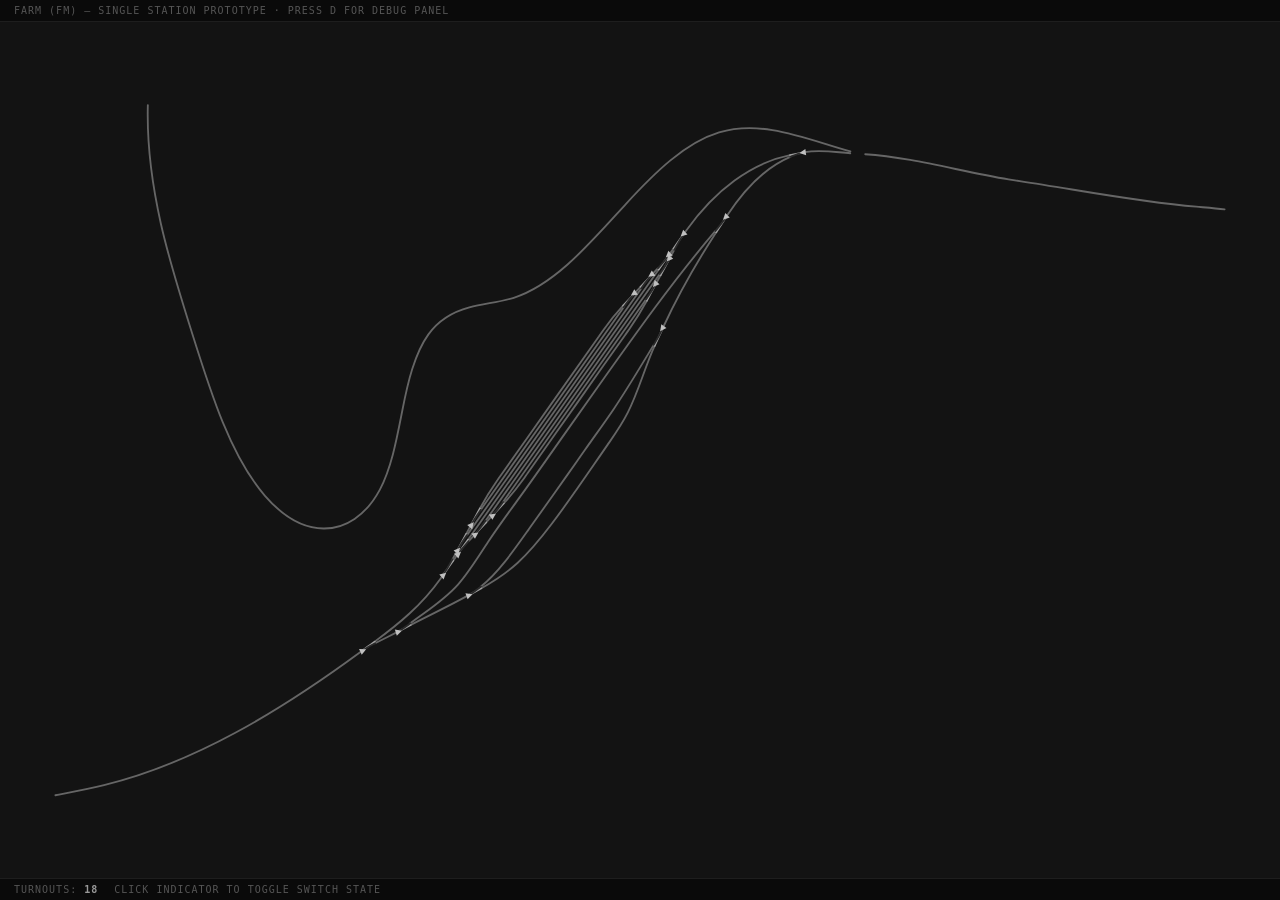
==== commit 056bbece: "Farm (FM): correct turnout model on real geometry Implementation of the approved turnout concept mod" ====
--- a/prototype-switches.html
+++ b/prototype-switches.html
@@ -3,171 +3,236 @@
 <head>
 <meta charset="UTF-8">
 <meta name="viewport" content="width=device-width, initial-scale=1.0">
-<title>Turnout Concept Model</title>
+<title>Farm (FM) — Single Station Turnout Prototype</title>
 <style>
-  * { box-sizing: border-box; margin: 0; padding: 0; }
-  body {
-    background: #141414;
-    display: flex;
-    flex-direction: column;
-    align-items: center;
-    justify-content: center;
-    height: 100vh;
-    font-family: 'Consolas', 'Monaco', monospace;
-    color: #888;
-  }
-  h1 { font-size: 11px; color: #555; letter-spacing: 2px; text-transform: uppercase; margin-bottom: 6px; }
-  .hint { font-size: 9px; color: #444; margin-bottom: 20px; }
-  svg { display: block; }
-  .state { font-size: 11px; color: #999; margin-top: 16px; height: 16px; }
-  .state b { color: #ccc; }
+*{box-sizing:border-box;margin:0;padding:0}
+body{background:#131313;overflow:hidden;height:100vh;font-family:Consolas,Monaco,monospace}
+svg{width:100%;height:100%;display:block;cursor:grab}
+svg:active{cursor:grabbing}
+.bar{position:fixed;left:0;right:0;height:22px;background:#0a0a0a;
+  display:flex;align-items:center;padding:0 14px;font-size:10px;color:#555;
+  letter-spacing:1px;text-transform:uppercase;z-index:10}
+.bar.top{top:0;border-bottom:1px solid #1e1e1e}
+.bar.bot{bottom:0;border-top:1px solid #1e1e1e;gap:16px}
+.bar .v{color:#999;font-weight:700}
+#debug{position:fixed;top:28px;right:8px;width:260px;background:#0c0c0cdd;
+  border:1px solid #222;border-radius:3px;padding:8px;font-size:9px;color:#666;
+  line-height:1.6;z-index:20;display:none}
+#debug b{color:#999}
+#debug .row{border-bottom:1px solid #1a1a1a;padding:2px 0}
 </style>
 </head>
 <body>
-
-<h1>Turnout Concept Model</h1>
-<p class="hint">Click the switch point to toggle between THROUGH and DIVERGE</p>
-
-<svg id="turnout" width="700" height="350" viewBox="0 0 700 350" xmlns="http://www.w3.org/2000/svg">
-  <rect width="700" height="350" fill="#141414"/>
-
-  <!--
-    A railway turnout has THREE tracks meeting at ONE point:
-
-    1. APPROACH — the track the train arrives on
-    2. THROUGH — the straight-ahead continuation
-    3. DIVERGING — the branching route
-
-    The switch point (●) is where these three meet.
-    The triangle indicator sits AT this point.
-
-    When set to THROUGH:
-      approach + through = ACTIVE (bright)
-      diverging = INACTIVE (dim)
-      triangle points along through direction
-
-    When set to DIVERGE:
-      approach + diverging = ACTIVE (bright)
-      through = INACTIVE (dim)
-      triangle points along diverging direction
-
-    The triangle is PART OF the switch point.
-    It does NOT float on a track.
-    It does NOT mark a node.
-    It indicates WHICH of the two exits is currently selected.
-  -->
-
-  <!-- APPROACH TRACK: comes from the left, always active -->
-  <line id="approach" x1="50" y1="200" x2="320" y2="200"
-        stroke="#b0b0b0" stroke-width="3" stroke-linecap="round"/>
-
-  <!-- THROUGH TRACK: continues straight right from the switch point -->
-  <line id="through" x1="350" y1="200" x2="650" y2="200"
-        stroke="#b0b0b0" stroke-width="3" stroke-linecap="round"/>
-
-  <!-- DIVERGING TRACK: branches up-right from the switch point -->
-  <line id="diverge" x1="345" y1="195" x2="600" y2="80"
-        stroke="#333" stroke-width="3" stroke-linecap="round"/>
-
-  <!--
-    SWITCH POINT: the exact location where approach meets the two routes.
-    This is where the triangle sits.
-    The triangle IS the switch indicator — it shows which route is selected.
-  -->
-
-  <!-- Triangle indicator at the switch point -->
-  <!-- It sits right at the junction of the three tracks -->
-  <!-- Currently pointing RIGHT (along the through route) -->
-  <g id="indicator" style="cursor:pointer" transform="rotate(0, 335, 200)">
-    <!-- Small solid triangle — tip points along selected route -->
-    <polygon id="tri" points="347,200 328,192 328,208" fill="#c8c8c8"/>
-  </g>
-
-  <!-- Labels -->
-  <text x="120" y="225" fill="#555" font-size="10" font-family="Consolas,Monaco,monospace">APPROACH</text>
-  <text id="lbl-through" x="500" y="225" fill="#777" font-size="10" font-family="Consolas,Monaco,monospace">THROUGH</text>
-  <text id="lbl-diverge" x="520" y="72" fill="#444" font-size="10" font-family="Consolas,Monaco,monospace">DIVERGING</text>
-
-  <!-- Switch point dot (the physical pivot) -->
-  <circle cx="335" cy="200" r="2" fill="#888" id="pivot"/>
-</svg>
-
-<div class="state" id="stateLabel">State: <b>THROUGH</b></div>
+<div class="bar top">Farm (FM) — Single Station Prototype · Press D for debug panel</div>
+<svg id="map" xmlns="http://www.w3.org/2000/svg"></svg>
+<div class="bar bot">
+  <span>TURNOUTS: <span class="v">18</span></span>
+  <span>Click indicator to toggle switch state</span>
+  <span id="act" class="v"></span>
+</div>
+<div id="debug">
+  <div style="color:#888;margin-bottom:4px;font-size:10px">DEBUG — Turnout Inspector</div>
+  <div id="debugContent">Hover over an indicator to inspect</div>
+</div>
 
 <script>
-const indicator = document.getElementById('indicator');
-const throughLine = document.getElementById('through');
-const divergeLine = document.getElementById('diverge');
-const lblThrough = document.getElementById('lbl-through');
-const lblDiverge = document.getElementById('lbl-diverge');
-const stateLabel = document.getElementById('stateLabel');
-const pivot = document.getElementById('pivot');
-
-// Switch point position
-const PX = 335, PY = 200;
-
-// Route angles (in SVG coordinate space)
-// Through: straight right = 0°
-// Diverging: up-right = angle toward (600, 80) from (335, 200)
-const throughAngle = 0;
-const divergeAngle = Math.atan2(80 - 200, 600 - 335) * 180 / Math.PI; // ≈ -24.6°
-
-let state = 0; // 0 = through, 1 = diverge
-let animating = false;
-
-const ease = t => 1 - Math.pow(1 - t, 3);
-
-function setVisualState(throughActive) {
-  // Active route = bright, inactive = dim
-  if (throughActive) {
-    throughLine.setAttribute('stroke', '#b0b0b0');
-    divergeLine.setAttribute('stroke', '#333');
-    lblThrough.setAttribute('fill', '#777');
-    lblDiverge.setAttribute('fill', '#333');
-    stateLabel.innerHTML = 'State: <b>THROUGH</b>';
-  } else {
-    throughLine.setAttribute('stroke', '#333');
-    divergeLine.setAttribute('stroke', '#b0b0b0');
-    lblThrough.setAttribute('fill', '#333');
-    lblDiverge.setAttribute('fill', '#777');
-    stateLabel.innerHTML = 'State: <b>DIVERGE</b>';
+const FM = {"tracks": [{"d": "M 499.7,565.4 C 498.4,567.3 497.0,569.2 495.7,571.1", "name": "[Y]_[FM]_[--]"}, {"d": "M 720.5,252.6 C 651.0,351.1 581.4,449.6 511.9,548.1", "name": "[Y]_[FM]_[--]"}, {"d": "M 736.7,229.6 C 735.4,231.5 734.0,233.4 732.7,235.3", "name": "[Y]_[FM]_[--]"}, {"d": "M 681.5,292.2 C 674.0,300.3 666.8,309.2 660.0,318.7 C 658.3,321.1 656.6,323.5 655.0,325.9 C 637.4,351.0 619.6,375.9 602.0,400.9 C 584.3,425.9 566.7,451.0 549.0,476.0 C 547.3,478.3 545.6,480.7 544.0,483.1 C 537.2,492.8 530.8,503.1 524.9,514.0", "name": "[Y]_[FM]_[B-07-P]"}, {"d": "M 509.9,541.8 C 511.4,539.1 512.8,536.4 514.3,533.6", "name": "[Y]_[FM]_[--]"}, {"d": "M 700.6,271.6 C 698.7,273.6 696.8,275.7 695.0,277.7", "name": "[Y]_[FM]_[--]"}, {"d": "M 682.2,293.8 C 630.1,367.7 578.0,441.5 525.9,515.3", "name": "[Y]_[FM]_[B-06-O]"}, {"d": "M 494.8,569.6 C 496.3,566.9 497.8,564.2 499.3,561.4", "name": "[Y]_[FM]_[--]"}, {"d": "M 719.7,251.1 C 717.8,253.1 715.9,255.1 714.1,257.1", "name": "[Y]_[FM]_[--]"}, {"d": "M 701.3,273.3 C 637.8,363.2 574.3,453.2 510.8,543.1", "name": "[Y]_[FM]_[B-05-O]"}, {"d": "M 707.5,286.7 C 701.5,297.6 695.1,307.9 688.4,317.6 C 686.7,320.0 685.1,322.4 683.4,324.7 C 665.6,349.6 648.0,374.8 630.4,399.8 C 612.7,424.8 595.0,449.7 577.4,474.8 C 575.7,477.2 574.1,479.6 572.4,482.0 C 565.5,491.5 558.4,500.4 550.9,508.5", "name": "[Y]_[FM]_[B-01-S]"}, {"d": "M 531.8,529.1 C 533.7,527.0 535.5,525.0 537.4,523.0", "name": "[Y]_[FM]_[--]"}, {"d": "M 722.5,258.9 C 721.0,261.6 719.5,264.3 718.1,267.1", "name": "[Y]_[FM]_[--]"}, {"d": "M 706.5,285.4 C 654.4,359.2 602.3,433.0 550.2,506.9", "name": "[Y]_[FM]_[B-02-I]"}, {"d": "M 512.7,549.6 C 514.6,547.6 516.4,545.6 518.3,543.6", "name": "[Y]_[FM]_[--]"}, {"d": "M 737.5,231.1 C 736.1,233.8 734.6,236.5 733.1,239.2", "name": "[Y]_[FM]_[--]"}, {"d": "M 721.6,257.6 C 658.1,347.5 594.6,437.5 531.1,527.4", "name": "[Y]_[FM]_[B-03-S]"}, {"d": "M 161.7,72.7 C 160.5,116.8 166.6,160.7 175.9,202.2 C 185.2,243.7 197.8,283.1 210.2,322.5 C 230.8,388.2 252.4,457.1 289.8,500.1 C 308.5,521.6 331.0,535.7 354.0,535.9 C 365.6,536.0 377.2,532.6 387.8,525.4 C 398.4,518.2 408.0,507.3 415.5,493.3 C 428.4,468.8 434.1,437.0 440.1,406.5 C 443.1,391.2 446.3,376.0 450.8,361.7 C 455.3,347.4 461.1,333.9 468.6,323.5 C 481.0,306.4 497.2,298.3 513.4,294.0 C 529.5,289.6 545.9,288.6 561.9,283.5 C 607.5,268.9 646.2,222.8 684.5,181.0 C 715.9,146.8 749.2,114.0 786.5,102.7 C 834.0,88.3 882.5,110.1 930.1,123.4", "name": "Road 86"}, {"d": "M 783.4,211.8 C 762.5,243.9 742.8,278.0 725.6,315.2", "name": "[#] Road 77"}, {"d": "M 60.6,827.6 C 78.3,824.1 96.1,820.8 113.8,816.5 C 211.6,792.6 305.2,736.5 395.0,670.4", "name": "Road 38"}, {"d": "M 511.1,609.6 C 490.6,620.9 469.8,630.7 449.2,641.4", "name": "[#] Road 28"}, {"d": "M 448.8,639.5 C 466.4,626.1 484.9,615.1 500.9,597.2 C 512.8,583.8 523.0,566.9 533.6,550.9 C 545.9,532.4 558.9,514.9 571.7,497.2 C 585.9,477.5 600.0,457.4 614.1,437.3 C 626.7,419.4 639.3,401.6 651.9,383.8 C 694.4,323.9 736.9,263.9 782.5,210.4", "name": "[Y]_[FM]_[A-03-L]"}, {"d": "M 433.8,649.5 C 426.0,653.5 418.1,657.5 410.3,661.4", "name": "[#] Road 27"}, {"d": "M 526.5,601.2 C 540.1,593.6 553.5,584.9 566.0,573.6 C 579.4,561.4 591.6,546.4 603.5,530.7 C 624.5,503.1 644.3,473.5 664.5,444.4 C 672.2,433.2 680.1,422.1 686.6,409.1 C 698.1,386.6 705.3,359.5 716.0,336.1", "name": "[Y]_[FM]_[A-01-L]"}, {"d": "M 526.1,599.3 C 545.5,583.6 561.9,559.9 578.3,536.8 C 588.2,522.8 598.1,508.8 608.1,494.8 C 615.8,484.0 623.4,473.1 631.1,462.3 C 635.5,455.9 640.0,449.6 644.4,443.3 C 653.5,430.5 662.7,417.9 671.5,404.8 C 686.6,382.5 700.7,358.6 715.0,335.0", "name": "[Y]_[FM]_[A-02-S]"}, {"d": "M 795.1,193.9 C 814.6,164.1 838.3,140.4 864.4,129.4", "name": "[#] Road 21"}, {"d": "M 880.4,124.3 C 896.9,121.2 913.5,124.3 930.0,125.4", "name": "Road 20"}, {"d": "M 946.3,126.5 C 962.8,127.6 979.2,129.9 995.6,132.7 C 1031.5,139.0 1067.2,148.2 1103.1,154.0 C 1107.7,154.7 1112.3,155.4 1116.9,156.1 C 1180.7,165.8 1244.4,178.5 1308.4,183.9 C 1318.7,184.8 1329.1,185.5 1339.4,186.9", "name": "Road 15b"}, {"d": "M 748.9,212.4 C 749.4,211.7 749.9,210.9 750.4,210.2 C 782.1,165.5 822.2,135.8 864.2,127.5", "name": "[#] Road 21"}, {"d": "M 483.5,588.3 C 483.0,589.0 482.5,589.8 482.0,590.5 C 460.9,620.2 435.4,640.7 409.8,659.6", "name": "[#] Road 27"}], "throughPaths": [{"id": "sw-151-through", "d": "M 514.3,533.6 C 515.6,531.2 523.6,516.5 524.9,514.0"}, {"id": "sw-152-through", "d": "M 695.0,277.7 C 693.3,279.5 683.2,290.4 681.5,292.2"}, {"id": "sw-153-through", "d": "M 499.3,561.4 C 500.6,559.0 508.6,544.3 509.9,541.8"}, {"id": "sw-154-through", "d": "M 714.1,257.1 C 712.4,258.9 702.3,269.8 700.6,271.6"}, {"id": "sw-155-through", "d": "M 483.5,588.3 C 485.0,586.2 494.1,573.2 495.7,571.1"}, {"id": "sw-156-through", "d": "M 732.7,235.3 C 731.1,237.5 722.0,250.4 720.5,252.6"}, {"id": "sw-157-through", "d": "M 537.4,523.0 C 539.1,521.2 549.2,510.3 550.9,508.5"}, {"id": "sw-158-through", "d": "M 718.1,267.1 C 716.7,269.5 708.8,284.2 707.5,286.7"}, {"id": "sw-159-through", "d": "M 518.3,543.6 C 520.0,541.8 530.1,530.9 531.8,529.1"}, {"id": "sw-160-through", "d": "M 733.1,239.2 C 731.8,241.7 723.8,256.4 722.5,258.9"}, {"id": "sw-161-through", "d": "M 499.7,565.4 C 501.2,563.2 510.3,550.3 511.9,548.1"}, {"id": "sw-162-through", "d": "M 748.9,212.4 C 747.3,214.5 738.2,227.4 736.7,229.6"}, {"id": "sw-398-through", "d": "M 511.1,609.6 C 513.0,608.6 524.6,602.2 526.5,601.2"}, {"id": "sw-399-through", "d": "M 433.8,649.5 C 435.7,648.5 447.3,642.4 449.2,641.4"}, {"id": "sw-400-through", "d": "M 395.0,670.4 C 396.9,669.1 407.9,660.9 409.8,659.6"}, {"id": "sw-401-through", "d": "M 725.6,315.2 C 724.4,317.9 717.2,333.5 716.0,336.1"}, {"id": "sw-402-through", "d": "M 795.1,193.9 C 793.7,196.1 784.9,209.6 783.4,211.8"}, {"id": "sw-403-through", "d": "M 880.4,124.3 C 878.4,124.7 866.3,127.1 864.2,127.5"}], "divergePaths": [{"id": "sw-151-diverge", "d": "M 514.3,533.6 C 517.0,528.7 520.3,523.1 525.9,515.3"}, {"id": "sw-152-diverge", "d": "M 695.0,277.7 C 691.6,281.3 687.7,286.0 682.2,293.8"}, {"id": "sw-153-diverge", "d": "M 499.3,561.4 C 501.9,556.5 505.3,550.9 510.8,543.1"}, {"id": "sw-154-diverge", "d": "M 714.1,257.1 C 710.7,260.7 706.8,265.4 701.3,273.3"}, {"id": "sw-155-diverge", "d": "M 483.5,588.3 C 486.5,584.0 490.0,578.5 494.8,569.6"}, {"id": "sw-156-diverge", "d": "M 732.7,235.3 C 729.6,239.6 725.8,244.5 719.7,251.1"}, {"id": "sw-157-diverge", "d": "M 537.4,523.0 C 540.8,519.4 544.7,514.7 550.2,506.9"}, {"id": "sw-158-diverge", "d": "M 718.1,267.1 C 715.4,272.0 712.0,277.6 706.5,285.4"}, {"id": "sw-159-diverge", "d": "M 518.3,543.6 C 521.7,539.9 525.6,535.2 531.1,527.4"}, {"id": "sw-160-diverge", "d": "M 733.1,239.2 C 730.5,244.2 727.1,249.8 721.6,257.6"}, {"id": "sw-161-diverge", "d": "M 499.7,565.4 C 502.8,561.1 506.6,556.2 512.7,549.6"}, {"id": "sw-162-diverge", "d": "M 748.9,212.4 C 745.8,216.7 742.4,222.2 737.5,231.1"}, {"id": "sw-398-diverge", "d": "M 511.1,609.6 C 514.9,607.5 519.5,604.6 526.1,599.3"}, {"id": "sw-399-diverge", "d": "M 433.8,649.5 C 437.6,647.5 442.2,644.6 448.8,639.5"}, {"id": "sw-400-diverge", "d": "M 395.0,670.4 C 398.7,667.7 403.2,664.8 410.3,661.4"}, {"id": "sw-401-diverge", "d": "M 725.6,315.2 C 723.2,320.5 720.1,326.5 715.0,335.0"}, {"id": "sw-402-diverge", "d": "M 795.1,193.9 C 792.2,198.4 788.5,203.4 782.5,210.4"}, {"id": "sw-403-diverge", "d": "M 880.4,124.3 C 876.4,125.1 871.5,126.5 864.4,129.4"}], "turnouts": [{"id": 151, "x": 514.3, "y": 533.6, "tDeg": -49.3, "dDeg": -44.9, "tPathId": "sw-151-through", "dPathId": "sw-151-diverge"}, {"id": 152, "x": 695.0, "y": 277.7, "tDeg": 145.9, "dDeg": 141.6, "tPathId": "sw-152-through", "dPathId": "sw-152-diverge"}, {"id": 153, "x": 499.3, "y": 561.4, "tDeg": -49.3, "dDeg": -44.9, "tPathId": "sw-153-through", "dPathId": "sw-153-diverge"}, {"id": 154, "x": 714.1, "y": 257.1, "tDeg": 145.9, "dDeg": 141.6, "tPathId": "sw-154-through", "dPathId": "sw-154-diverge"}, {"id": 155, "x": 483.5, "y": 588.3, "tDeg": -41.7, "dDeg": -46.0, "tPathId": "sw-155-through", "dPathId": "sw-155-diverge"}, {"id": 156, "x": 732.7, "y": 235.3, "tDeg": 138.3, "dDeg": 142.7, "tPathId": "sw-156-through", "dPathId": "sw-156-diverge"}, {"id": 157, "x": 537.4, "y": 523.0, "tDeg": -34.1, "dDeg": -38.4, "tPathId": "sw-157-through", "dPathId": "sw-157-diverge"}, {"id": 158, "x": 718.1, "y": 267.1, "tDeg": 130.7, "dDeg": 135.1, "tPathId": "sw-158-through", "dPathId": "sw-158-diverge"}, {"id": 159, "x": 518.3, "y": 543.6, "tDeg": -34.1, "dDeg": -38.4, "tPathId": "sw-159-through", "dPathId": "sw-159-diverge"}, {"id": 160, "x": 733.1, "y": 239.2, "tDeg": 130.7, "dDeg": 135.1, "tPathId": "sw-160-through", "dPathId": "sw-160-diverge"}, {"id": 161, "x": 499.7, "y": 565.4, "tDeg": -41.7, "dDeg": -37.3, "tPathId": "sw-161-through", "dPathId": "sw-161-diverge"}, {"id": 162, "x": 748.9, "y": 212.4, "tDeg": 138.3, "dDeg": 134.0, "tPathId": "sw-162-through", "dPathId": "sw-162-diverge"}, {"id": 398, "x": 511.1, "y": 609.6, "tDeg": -19.1, "dDeg": -23.5, "tPathId": "sw-398-through", "dPathId": "sw-398-diverge"}, {"id": 399, "x": 433.8, "y": 649.5, "tDeg": -18.1, "dDeg": -22.5, "tPathId": "sw-399-through", "dPathId": "sw-399-diverge"}, {"id": 400, "x": 395.0, "y": 670.4, "tDeg": -24.8, "dDeg": -20.5, "tPathId": "sw-400-through", "dPathId": "sw-400-diverge"}, {"id": 401, "x": 725.6, "y": 315.2, "tDeg": 126.2, "dDeg": 130.6, "tPathId": "sw-401-through", "dPathId": "sw-401-diverge"}, {"id": 402, "x": 795.1, "y": 193.9, "tDeg": 136.1, "dDeg": 140.4, "tPathId": "sw-402-through", "dPathId": "sw-402-diverge"}, {"id": 403, "x": 880.4, "y": 124.3, "tDeg": 173.0, "dDeg": 168.6, "tPathId": "sw-403-through", "dPathId": "sw-403-diverge"}], "w": 1400, "h": 900};
+const svg = document.getElementById('map');
+svg.setAttribute('viewBox', `0 0 ${FM.w} ${FM.h}`);
+
+const ACTIVE = '#a0a0a0';
+const INACTIVE = '#2a2a2a';
+const TRACK_BG = '#666';     // background tracks (non-switch)
+const TRACK_BG_W = 2;
+const SWITCH_W = 2;          // switch segment stroke width
+const TRI_TIP = 6;           // triangle tip distance from anchor
+const TRI_HW = 3.5;          // triangle half-width at base
+const ease = t => 1 - Math.pow(1-t, 3);
+const actEl = document.getElementById('act');
+const debugEl = document.getElementById('debug');
+const debugContent = document.getElementById('debugContent');
+
+// ================================================================
+// LAYER 1: Background tracks (non-switch segments)
+// These never change visual state — they are the static railway
+// ================================================================
+
+FM.tracks.forEach(t => {
+  const p = document.createElementNS('http://www.w3.org/2000/svg', 'path');
+  p.setAttribute('d', t.d);
+  p.setAttribute('stroke', TRACK_BG);
+  p.setAttribute('stroke-width', TRACK_BG_W);
+  p.setAttribute('fill', 'none');
+  p.setAttribute('stroke-linecap', 'round');
+  p.setAttribute('stroke-linejoin', 'round');
+  svg.appendChild(p);
+});
+
+// ================================================================
+// LAYER 2: Switch segments (through + diverge paths)
+// Each has an ID so we can change its color when the switch toggles
+// ================================================================
+
+const switchPathEls = {};
+
+FM.throughPaths.forEach(t => {
+  const p = document.createElementNS('http://www.w3.org/2000/svg', 'path');
+  p.setAttribute('d', t.d);
+  p.setAttribute('id', t.id);
+  p.setAttribute('stroke', ACTIVE);  // through starts active
+  p.setAttribute('stroke-width', SWITCH_W);
+  p.setAttribute('fill', 'none');
+  p.setAttribute('stroke-linecap', 'round');
+  p.setAttribute('stroke-linejoin', 'round');
+  p.style.transition = 'stroke 200ms ease';
+  svg.appendChild(p);
+  switchPathEls[t.id] = p;
+});
+
+FM.divergePaths.forEach(t => {
+  const p = document.createElementNS('http://www.w3.org/2000/svg', 'path');
+  p.setAttribute('d', t.d);
+  p.setAttribute('id', t.id);
+  p.setAttribute('stroke', INACTIVE);  // diverge starts inactive
+  p.setAttribute('stroke-width', SWITCH_W);
+  p.setAttribute('fill', 'none');
+  p.setAttribute('stroke-linecap', 'round');
+  p.setAttribute('stroke-linejoin', 'round');
+  p.style.transition = 'stroke 200ms ease';
+  svg.appendChild(p);
+  switchPathEls[t.id] = p;
+});
+
+// ================================================================
+// LAYER 3: Turnout indicators
+// One small triangle per physical turnout, anchored at the switch point
+// ================================================================
+
+const turnoutState = {};
+
+FM.turnouts.forEach(sw => {
+  turnoutState[sw.id] = { state: 0, animating: false };
+
+  const g = document.createElementNS('http://www.w3.org/2000/svg', 'g');
+  g.setAttribute('transform', `rotate(${sw.tDeg}, ${sw.x}, ${sw.y})`);
+  g.style.cursor = 'pointer';
+
+  // Small triangle: tip points along selected route
+  const poly = document.createElementNS('http://www.w3.org/2000/svg', 'polygon');
+  poly.setAttribute('points',
+    `${sw.x+TRI_TIP},${sw.y} ${sw.x-TRI_TIP*0.15},${sw.y-TRI_HW} ${sw.x-TRI_TIP*0.15},${sw.y+TRI_HW}`);
+  poly.setAttribute('fill', '#c0c0c0');
+  poly.style.transition = 'fill 120ms';
+  g.appendChild(poly);
+
+  // Hover
+  g.addEventListener('mouseenter', () => {
+    poly.setAttribute('fill', '#eee');
+    showDebug(sw);
+  });
+  g.addEventListener('mouseleave', () => {
+    poly.setAttribute('fill', '#c0c0c0');
+  });
+
+  // Click: toggle switch state
+  g.addEventListener('click', () => {
+    const ts = turnoutState[sw.id];
+    if (ts.animating) return;
+    ts.animating = true;
+
+    const oldState = ts.state;
+    const newState = 1 - oldState;
+    ts.state = newState;
+
+    const fromAngle = oldState === 0 ? sw.tDeg : sw.dDeg;
+    const toAngle = newState === 0 ? sw.tDeg : sw.dDeg;
+
+    // Update track segment colors
+    const tEl = switchPathEls[sw.tPathId];
+    const dEl = switchPathEls[sw.dPathId];
+    if (tEl) tEl.setAttribute('stroke', newState === 0 ? ACTIVE : INACTIVE);
+    if (dEl) dEl.setAttribute('stroke', newState === 1 ? ACTIVE : INACTIVE);
+
+    actEl.textContent = `J-${sw.id} → ${newState === 0 ? 'THROUGH' : 'DIVERGE'}`;
+    showDebug(sw);
+
+    // Animate indicator rotation
+    const t0 = performance.now();
+    (function frame(now) {
+      const r = Math.min((now - t0) / 300, 1);
+      const a = fromAngle + (toAngle - fromAngle) * ease(r);
+      g.setAttribute('transform', `rotate(${a}, ${sw.x}, ${sw.y})`);
+      if (r < 1) requestAnimationFrame(frame);
+      else {
+        g.setAttribute('transform', `rotate(${toAngle}, ${sw.x}, ${sw.y})`);
+        ts.animating = false;
+      }
+    })(performance.now());
+  });
+
+  svg.appendChild(g);
+});
+
+// ================================================================
+// DEBUG PANEL
+// ================================================================
+
+let debugVisible = false;
+document.addEventListener('keydown', e => {
+  if (e.key === 'd' || e.key === 'D') {
+    debugVisible = !debugVisible;
+    debugEl.style.display = debugVisible ? 'block' : 'none';
   }
+});
+
+function showDebug(sw) {
+  if (!debugVisible) return;
+  const ts = turnoutState[sw.id];
+  debugContent.innerHTML = `
+    <div class="row">Turnout ID: <b>J-${sw.id}</b></div>
+    <div class="row">Anchor: <b>(${sw.x.toFixed(0)}, ${sw.y.toFixed(0)})</b> SVG coords</div>
+    <div class="row">Through angle: <b>${sw.tDeg.toFixed(1)}°</b></div>
+    <div class="row">Diverge angle: <b>${sw.dDeg.toFixed(1)}°</b></div>
+    <div class="row">Split angle: <b>${Math.abs(sw.dDeg - sw.tDeg).toFixed(1)}°</b></div>
+    <div class="row">State: <b>${ts.state === 0 ? 'THROUGH' : 'DIVERGE'}</b></div>
+    <div class="row">Through path: <b>${sw.tPathId}</b></div>
+    <div class="row">Diverge path: <b>${sw.dPathId}</b></div>
+  `;
 }
 
-indicator.addEventListener('click', () => {
-  if (animating) return;
-  animating = true;
-
-  const newState = 1 - state;
-  const fromAngle = state === 0 ? throughAngle : divergeAngle;
-  const toAngle = newState === 0 ? throughAngle : divergeAngle;
-  state = newState;
-
-  // Update track brightness at the start of the animation
-  setVisualState(state === 0);
-
-  const t0 = performance.now();
-
-  function frame(now) {
-    const raw = Math.min((now - t0) / 300, 1);
-    const e = ease(raw);
-    const angle = fromAngle + (toAngle - fromAngle) * e;
-    indicator.setAttribute('transform', `rotate(${angle}, ${PX}, ${PY})`);
-
-    if (raw < 1) {
-      requestAnimationFrame(frame);
-    } else {
-      indicator.setAttribute('transform', `rotate(${toAngle}, ${PX}, ${PY})`);
-      animating = false;
-    }
-  }
-  requestAnimationFrame(frame);
-});
-
-// Hover feedback
-const tri = document.getElementById('tri');
-indicator.addEventListener('mouseenter', () => tri.setAttribute('fill', '#eee'));
-indicator.addEventListener('mouseleave', () => tri.setAttribute('fill', '#c8c8c8'));
+// ================================================================
+// PAN & ZOOM
+// ================================================================
+
+let vb = {x: 0, y: 0, w: FM.w, h: FM.h};
+let pan = false, ps = {x:0, y:0};
+function setVB() { svg.setAttribute('viewBox', `${vb.x} ${vb.y} ${vb.w} ${vb.h}`); }
+
+svg.addEventListener('mousedown', e => {
+  if (e.target.closest('g')) return;
+  pan = true; ps = {x: e.clientX, y: e.clientY};
+});
+window.addEventListener('mousemove', e => {
+  if (!pan) return;
+  const r = svg.getBoundingClientRect();
+  vb.x -= (e.clientX - ps.x) * vb.w / r.width;
+  vb.y -= (e.clientY - ps.y) * vb.h / r.height;
+  ps = {x: e.clientX, y: e.clientY};
+  setVB();
+});
+window.addEventListener('mouseup', () => pan = false);
+svg.addEventListener('wheel', e => {
+  e.preventDefault();
+  const f = e.deltaY > 0 ? 1.1 : 0.9;
+  const r = svg.getBoundingClientRect();
+  const mx = (e.clientX - r.left) / r.width;
+  const my = (e.clientY - r.top) / r.height;
+  const nw = vb.w * f, nh = vb.h * f;
+  vb.x += (vb.w - nw) * mx;
+  vb.y += (vb.h - nh) * my;
+  vb.w = nw; vb.h = nh;
+  setVB();
+}, {passive: false});
 </script>
 </body>
-</html>
+</html>
